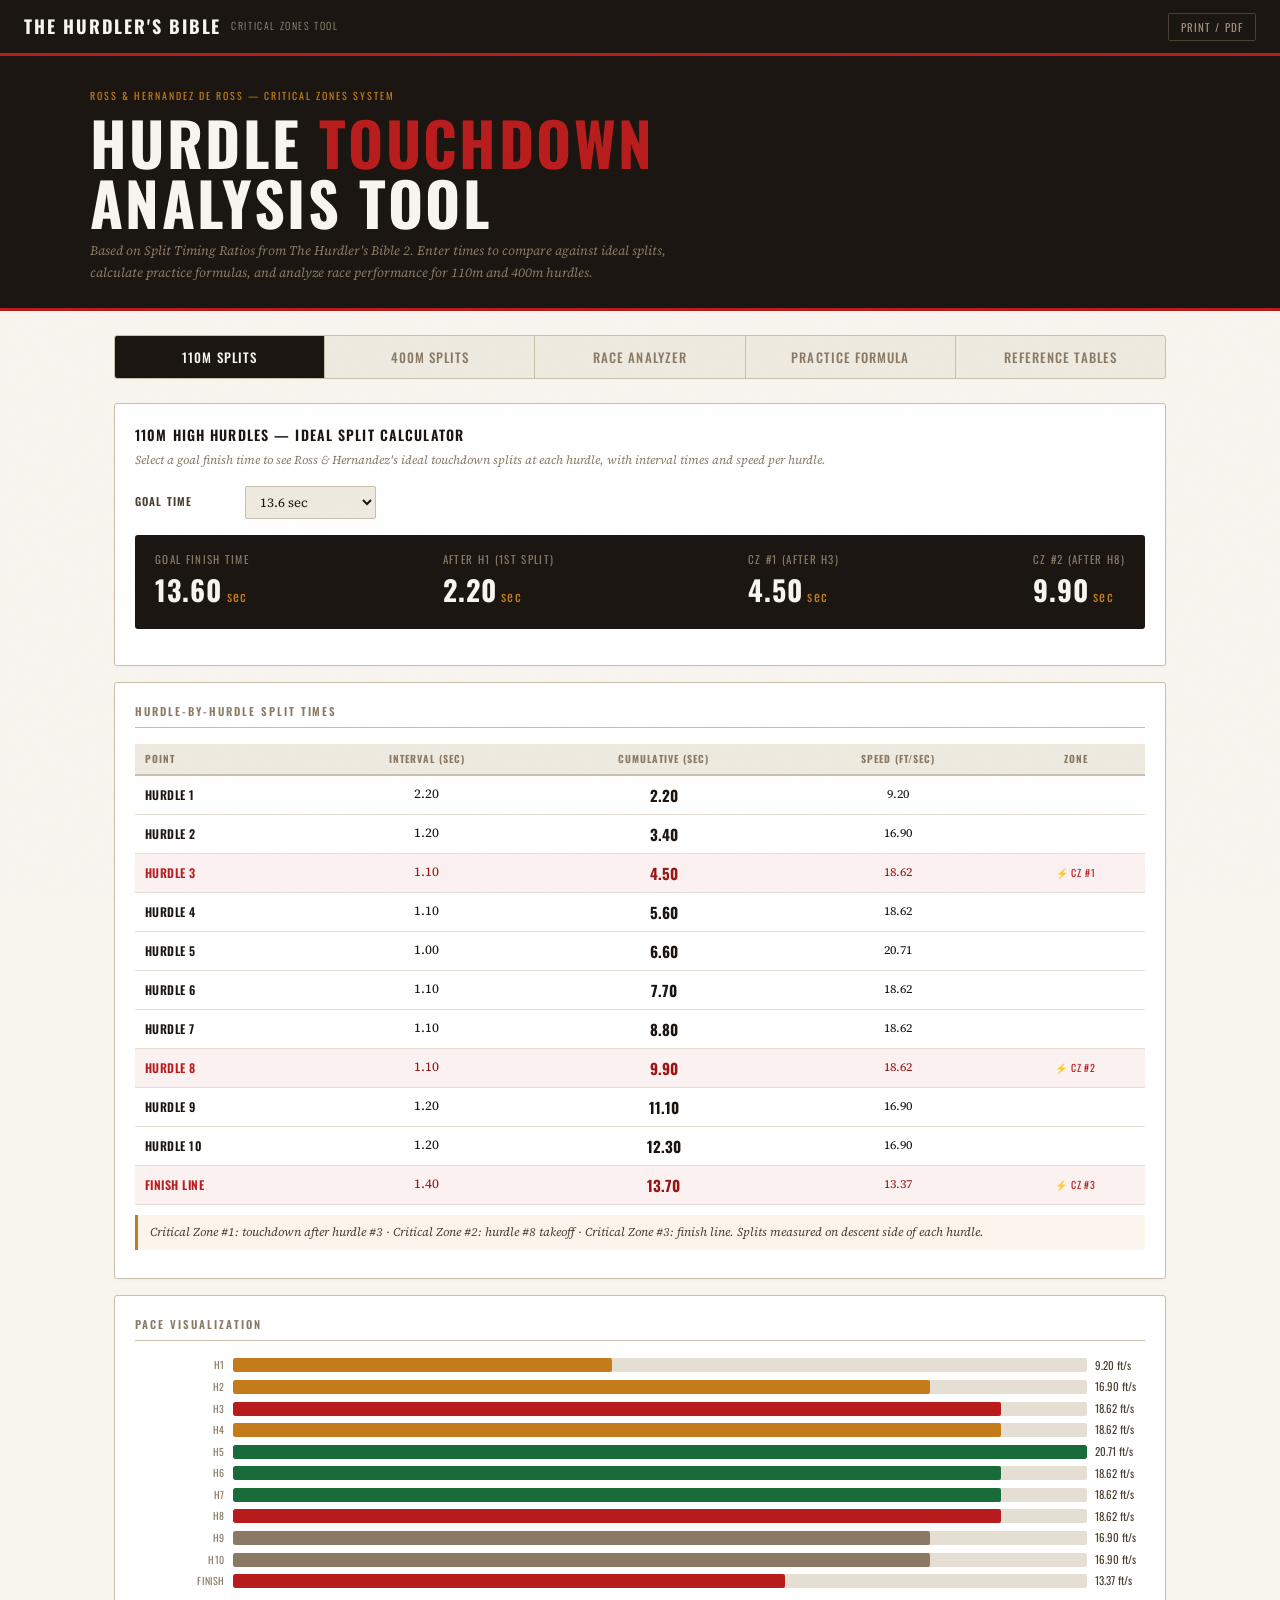
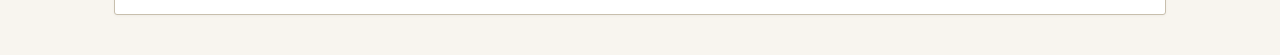
==== index.html @ c2887591 "Add files via upload" ====
<!DOCTYPE html>
<html lang="en">
<head>
<meta charset="UTF-8">
<meta name="viewport" content="width=device-width, initial-scale=1.0">
<title>Hurdler's Bible — Critical Zones & Touchdown Time Tool</title>
<link rel="preconnect" href="https://fonts.googleapis.com">
<link href="https://fonts.googleapis.com/css2?family=Oswald:wght@300;400;500;600;700&family=Source+Serif+4:ital,wght@0,300;0,400;0,600;1,300;1,400&display=swap" rel="stylesheet">
<style>
:root {
  --bg: #f8f5ef;
  --bg2: #efeae0;
  --bg3: #e5dfd3;
  --ink: #1a1510;
  --ink2: #4a3f30;
  --ink3: #8a7a65;
  --red: #b91c1c;
  --red2: #991515;
  --gold: #c47c1a;
  --gold2: #a36315;
  --green: #1a6b3a;
  --border: #c8bfad;
  --display: 'Oswald', sans-serif;
  --serif: 'Source Serif 4', Georgia, serif;
}
*{box-sizing:border-box;margin:0;padding:0}
body{background:var(--bg);color:var(--ink);font-family:var(--serif);font-size:15px;line-height:1.6;min-height:100vh}

/* grain overlay */
body::before{content:'';position:fixed;inset:0;background-image:url("data:image/svg+xml,%3Csvg xmlns='http://www.w3.org/2000/svg' width='200' height='200'%3E%3Cfilter id='n'%3E%3CfeTurbulence type='fractalNoise' baseFrequency='0.9' numOctaves='4' stitchTiles='stitch'/%3E%3C/filter%3E%3Crect width='200' height='200' filter='url(%23n)' opacity='0.04'/%3E%3C/svg%3E");pointer-events:none;z-index:1000;opacity:0.5}

/* HEADER */
.site-header{background:var(--ink);padding:0 1.5rem;height:56px;display:flex;align-items:center;justify-content:space-between;border-bottom:3px solid var(--red)}
.logo{font-family:var(--display);font-size:18px;font-weight:700;letter-spacing:0.1em;text-transform:uppercase;color:#f8f5ef;display:flex;align-items:center;gap:10px}
.logo-sub{font-size:10px;font-weight:300;letter-spacing:0.16em;color:#a09080;text-transform:uppercase;font-family:var(--display)}
.print-btn{background:transparent;border:1px solid #4a3f30;color:#a09080;font-family:var(--display);font-size:11px;letter-spacing:0.1em;text-transform:uppercase;padding:5px 12px;border-radius:2px;cursor:pointer;transition:all 0.15s}
.print-btn:hover{border-color:var(--gold);color:var(--gold)}

/* HERO */
.hero{background:var(--ink);padding:2rem 1.5rem 1.5rem;border-bottom:3px solid var(--red)}
.hero-inner{max-width:1100px;margin:0 auto}
.hero-kicker{font-family:var(--display);font-size:10px;font-weight:400;letter-spacing:0.2em;text-transform:uppercase;color:var(--gold);margin-bottom:8px}
.hero-title{font-family:var(--display);font-weight:700;font-size:clamp(32px,5vw,60px);line-height:1;text-transform:uppercase;letter-spacing:0.04em;color:#f8f5ef;margin-bottom:8px}
.hero-title em{color:var(--red);font-style:normal}
.hero-desc{font-size:13px;color:#8a7a65;max-width:600px;line-height:1.7;font-style:italic}

/* TOOL TABS */
.container{max-width:1100px;margin:0 auto;padding:1.5rem}
.tool-tabs{display:flex;gap:0;margin-bottom:1.5rem;border:1px solid var(--border);border-radius:3px;overflow:hidden;background:var(--bg2)}
.tool-tab{flex:1;padding:11px 16px;font-family:var(--display);font-size:13px;font-weight:500;letter-spacing:0.08em;text-transform:uppercase;border:none;background:transparent;color:var(--ink3);cursor:pointer;border-right:1px solid var(--border);transition:all 0.15s;text-align:center}
.tool-tab:last-child{border-right:none}
.tool-tab.active{background:var(--ink);color:#f8f5ef}
.tool-tab:hover:not(.active){background:var(--bg3);color:var(--ink)}

.tool-panel{display:none}
.tool-panel.active{display:block}

/* SECTION HEADERS */
.section-head{font-family:var(--display);font-size:11px;font-weight:600;letter-spacing:0.18em;text-transform:uppercase;color:var(--ink3);border-bottom:1px solid var(--border);padding-bottom:6px;margin-bottom:1rem}

/* CARD */
.card{background:#fff;border:1px solid var(--border);border-radius:3px;padding:1.25rem;margin-bottom:1rem;box-shadow:0 1px 3px rgba(0,0,0,0.04)}
.card-title{font-family:var(--display);font-size:14px;font-weight:600;letter-spacing:0.08em;text-transform:uppercase;color:var(--ink);margin-bottom:4px}
.card-desc{font-size:12px;color:var(--ink3);font-style:italic;margin-bottom:1rem;line-height:1.6}

/* INPUT CONTROLS */
.ctrl-row{display:flex;align-items:center;gap:10px;flex-wrap:wrap;margin-bottom:10px}
.ctrl-label{font-family:var(--display);font-size:11px;font-weight:600;letter-spacing:0.1em;text-transform:uppercase;color:var(--ink2);min-width:100px}
select,input[type=number]{background:var(--bg2);border:1px solid var(--border);color:var(--ink);font-family:var(--serif);font-size:13px;padding:6px 10px;border-radius:2px;outline:none;transition:border-color 0.15s}
select:focus,input[type=number]:focus{border-color:var(--gold)}
input[type=number]{width:90px}

/* RESULT DISPLAY */
.result-banner{background:var(--ink);border-radius:3px;padding:1rem 1.25rem;margin:1rem 0;display:flex;align-items:center;justify-content:space-between;flex-wrap:wrap;gap:8px}
.result-label{font-family:var(--display);font-size:11px;font-weight:400;letter-spacing:0.12em;text-transform:uppercase;color:#8a7a65}
.result-value{font-family:var(--display);font-size:28px;font-weight:700;color:#f8f5ef;letter-spacing:0.04em}
.result-unit{font-family:var(--display);font-size:14px;color:var(--gold);font-weight:400;margin-left:4px}
.result-sub{font-size:12px;color:#8a7a65;font-style:italic}

/* HURDLE TABLE */
.hurdle-table{width:100%;border-collapse:collapse;font-size:13px;margin:10px 0}
.hurdle-table th{font-family:var(--display);font-size:10px;letter-spacing:0.1em;text-transform:uppercase;color:var(--ink3);padding:7px 10px;border-bottom:2px solid var(--border);text-align:center;background:var(--bg2)}
.hurdle-table th:first-child{text-align:left}
.hurdle-table td{padding:7px 10px;border-bottom:1px solid var(--bg3);text-align:center;color:var(--ink)}
.hurdle-table td:first-child{text-align:left;font-weight:600;font-family:var(--display);font-size:12px;letter-spacing:0.04em;text-transform:uppercase}
.hurdle-table tr:hover td{background:var(--bg2)}
.hurdle-table tr.highlight td{background:rgba(185,28,28,0.06);color:var(--red2)}
.hurdle-table tr.highlight td:first-child{color:var(--red)}
.t-time{font-family:var(--display);font-weight:600;font-size:14px}
.t-interval{color:var(--ink2)}
.t-speed{color:var(--green);font-size:12px}
.t-split{font-family:var(--display);font-weight:700;font-size:15px;color:var(--gold)}
.t-diff{font-size:11px;font-style:italic}
.t-diff.over{color:var(--red)}
.t-diff.under{color:var(--green)}
.t-diff.ok{color:var(--ink3)}

/* COMPARISON GRID */
.compare-grid{display:grid;grid-template-columns:repeat(auto-fill,minmax(150px,1fr));gap:8px;margin:10px 0}
.compare-cell{background:var(--bg2);border:1px solid var(--border);border-radius:3px;padding:10px;text-align:center}
.compare-cell.best{background:rgba(26,107,58,0.08);border-color:var(--green)}
.compare-cell .cc-label{font-family:var(--display);font-size:10px;letter-spacing:0.1em;text-transform:uppercase;color:var(--ink3);margin-bottom:4px}
.compare-cell .cc-time{font-family:var(--display);font-size:18px;font-weight:700;color:var(--ink)}
.compare-cell .cc-interval{font-size:11px;color:var(--ink3)}

/* PACE CHART */
.pace-bar-row{display:flex;align-items:center;gap:8px;margin-bottom:4px}
.pace-bar-label{font-family:var(--display);font-size:10px;letter-spacing:0.06em;text-transform:uppercase;color:var(--ink3);min-width:90px;text-align:right}
.pace-bar-track{flex:1;height:14px;background:var(--bg3);border-radius:2px;overflow:hidden}
.pace-bar-fill{height:100%;border-radius:2px;transition:width 0.4s ease}
.pace-bar-val{font-family:var(--display);font-size:11px;color:var(--ink2);min-width:50px}

/* ENTRY FORM */
.entry-grid{display:grid;grid-template-columns:repeat(auto-fill,minmax(180px,1fr));gap:8px;margin:10px 0}
.entry-cell{background:var(--bg2);border:1px solid var(--border);border-radius:3px;padding:10px}
.entry-cell label{display:block;font-family:var(--display);font-size:10px;letter-spacing:0.1em;text-transform:uppercase;color:var(--ink3);margin-bottom:4px}
.entry-cell input{width:100%;background:#fff;border:1px solid var(--border);color:var(--ink);font-family:var(--display);font-size:16px;font-weight:600;padding:6px 8px;border-radius:2px;outline:none;text-align:center}
.entry-cell input:focus{border-color:var(--gold)}
.entry-cell input.filled{border-color:var(--gold);background:#fffdf5}
.entry-cell .e-ideal{font-size:11px;color:var(--ink3);margin-top:3px;font-style:italic}
.entry-cell .e-status{font-size:11px;margin-top:3px;font-family:var(--display);letter-spacing:0.06em;text-transform:uppercase}
.e-fast{color:var(--green)}
.e-slow{color:var(--red)}
.e-good{color:var(--gold2)}

/* FORMULA DISPLAY */
.formula-box{background:var(--ink);color:#f8f5ef;border-radius:3px;padding:1rem 1.25rem;margin:10px 0;font-family:var(--display);letter-spacing:0.06em}
.formula-eq{font-size:18px;font-weight:600;color:var(--gold);margin-bottom:4px}
.formula-desc{font-size:11px;color:#8a7a65;font-style:normal;letter-spacing:0.1em;text-transform:uppercase}

/* NOTE */
.note{background:rgba(196,124,26,0.08);border-left:3px solid var(--gold);padding:8px 12px;font-size:12px;color:var(--ink2);font-style:italic;border-radius:0 2px 2px 0;margin:8px 0;line-height:1.6}

/* TABS within panel */
.sub-tabs{display:flex;gap:4px;margin-bottom:1rem}
.sub-tab{padding:6px 14px;font-family:var(--display);font-size:11px;letter-spacing:0.1em;text-transform:uppercase;border:1px solid var(--border);background:transparent;color:var(--ink3);border-radius:2px;cursor:pointer;transition:all 0.12s}
.sub-tab.active{background:var(--red);border-color:var(--red);color:#fff}
.sub-tab:hover:not(.active){background:var(--bg3);color:var(--ink)}
.sub-panel{display:none}
.sub-panel.active{display:block}

/* RESPONSIVE */
@media(max-width:640px){
  .tool-tabs{flex-direction:column}
  .tool-tab{border-right:none;border-bottom:1px solid var(--border)}
  .tool-tab:last-child{border-bottom:none}
  .compare-grid{grid-template-columns:repeat(2,1fr)}
}

@media print{
  .site-header,.tool-tabs,.print-btn{display:none!important}
  .tool-panel{display:block!important}
  body{background:white}
  .card{box-shadow:none;border-color:#ccc}
}
</style>
</head>
<body>

<header class="site-header">
  <div class="logo">
    The Hurdler's Bible
    <span class="logo-sub">Critical Zones Tool</span>
  </div>
  <button class="print-btn" onclick="window.print()">Print / PDF</button>
</header>

<div class="hero">
  <div class="hero-inner">
    <div class="hero-kicker">Ross & Hernandez de Ross — Critical Zones System</div>
    <h1 class="hero-title">Hurdle <em>Touchdown</em><br>Analysis Tool</h1>
    <p class="hero-desc">Based on Split Timing Ratios from The Hurdler's Bible 2. Enter times to compare against ideal splits, calculate practice formulas, and analyze race performance for 110m and 400m hurdles.</p>
  </div>
</div>

<div class="container">

  <div class="tool-tabs">
    <button class="tool-tab active" onclick="switchTool(0)">110m Splits</button>
    <button class="tool-tab" onclick="switchTool(1)">400m Splits</button>
    <button class="tool-tab" onclick="switchTool(2)">Race Analyzer</button>
    <button class="tool-tab" onclick="switchTool(3)">Practice Formula</button>
    <button class="tool-tab" onclick="switchTool(4)">Reference Tables</button>
  </div>

  <!-- ═══ TOOL 1: 110m SPLITS ═══════════════════════════════════════════ -->
  <div class="tool-panel active" id="panel-0">
    <div class="card">
      <div class="card-title">110m High Hurdles — Ideal Split Calculator</div>
      <div class="card-desc">Select a goal finish time to see Ross & Hernandez's ideal touchdown splits at each hurdle, with interval times and speed per hurdle.</div>
      <div class="ctrl-row">
        <span class="ctrl-label">Goal Time</span>
        <select id="goalTime110" onchange="render110Table()">
          <option value="12.5">12.5 sec (Elite)</option>
          <option value="13.0">13.0 sec</option>
          <option value="13.6" selected>13.6 sec</option>
          <option value="15.0">15.0 sec</option>
          <option value="custom">Custom…</option>
        </select>
        <input type="number" id="customTime110" step="0.01" min="12" max="20" placeholder="e.g. 14.2" style="display:none" oninput="render110Table()">
      </div>
      <div id="result110Banner"></div>
    </div>

    <div class="card">
      <div class="section-head">Hurdle-by-Hurdle Split Times</div>
      <div id="table110"></div>
      <div class="note">Critical Zone #1: touchdown after hurdle #3 · Critical Zone #2: hurdle #8 takeoff · Critical Zone #3: finish line. Splits measured on descent side of each hurdle.</div>
    </div>

    <div class="card">
      <div class="section-head">Pace Visualization</div>
      <div id="paceViz110"></div>
    </div>
  </div>

  <!-- ═══ TOOL 2: 400m SPLITS ═══════════════════════════════════════════ -->
  <div class="tool-panel" id="panel-1">
    <div class="card">
      <div class="card-title">400m Hurdle Race — Ideal Split Calculator</div>
      <div class="card-desc">Select a goal finish time to see ideal touchdown times after each of the 10 hurdles in the 400m race.</div>
      <div class="ctrl-row">
        <span class="ctrl-label">Goal Time</span>
        <select id="goalTime400" onchange="render400Table()">
          <option value="46.0">46.0 sec (Elite)</option>
          <option value="47.0">47.0 sec</option>
          <option value="48.0" selected>48.0 sec</option>
          <option value="50.0">50.0 sec</option>
          <option value="custom">Custom…</option>
        </select>
        <input type="number" id="customTime400" step="0.01" min="44" max="70" placeholder="e.g. 52.0" style="display:none" oninput="render400Table()">
      </div>
      <div id="result400Banner"></div>
    </div>

    <div class="card">
      <div class="section-head">Hurdle-by-Hurdle Split Times</div>
      <div id="table400"></div>
      <div class="note">A 0.70 sec difference between the 1st and 10th hurdle interval is consistently observed across all performance levels — the fatigue signature of the 400m hurdle race.</div>
    </div>

    <div class="card">
      <div class="section-head">Pace Visualization</div>
      <div id="paceViz400"></div>
    </div>
  </div>

  <!-- ═══ TOOL 3: RACE ANALYZER ═══════════════════════════════════════ -->
  <div class="tool-panel" id="panel-2">
    <div class="sub-tabs">
      <button class="sub-tab active" onclick="switchSub(0)">110m Analysis</button>
      <button class="sub-tab" onclick="switchSub(1)">400m Analysis</button>
    </div>

    <div class="sub-panel active" id="sub-0">
      <div class="card">
        <div class="card-title">Enter Your 110m Touchdown Times</div>
        <div class="card-desc">Record your actual touchdown time (cumulative from start) after each hurdle. The tool compares your performance against the closest ideal profile.</div>
        <div class="ctrl-row" style="margin-bottom:12px">
          <span class="ctrl-label">Compare vs</span>
          <select id="compareTarget110" onchange="analyzeRace110()">
            <option value="12.5">12.5 sec target</option>
            <option value="13.0">13.0 sec target</option>
            <option value="13.6" selected>13.6 sec target</option>
            <option value="15.0">15.0 sec target</option>
          </select>
        </div>
        <div class="entry-grid" id="entries110"></div>
        <div style="margin-top:8px;display:flex;gap:8px;flex-wrap:wrap">
          <button onclick="analyzeRace110()" style="background:var(--red);color:#fff;border:none;font-family:var(--display);font-size:12px;letter-spacing:0.1em;text-transform:uppercase;padding:8px 18px;border-radius:2px;cursor:pointer">Analyze</button>
          <button onclick="clearEntries110()" style="background:transparent;color:var(--ink3);border:1px solid var(--border);font-family:var(--display);font-size:12px;letter-spacing:0.1em;text-transform:uppercase;padding:8px 14px;border-radius:2px;cursor:pointer">Clear</button>
        </div>
      </div>
      <div id="analysis110Result"></div>
    </div>

    <div class="sub-panel" id="sub-1">
      <div class="card">
        <div class="card-title">Enter Your 400m Touchdown Times</div>
        <div class="card-desc">Record your actual touchdown time (cumulative from start) after each hurdle. The tool compares your performance against the closest ideal profile.</div>
        <div class="ctrl-row" style="margin-bottom:12px">
          <span class="ctrl-label">Compare vs</span>
          <select id="compareTarget400" onchange="analyzeRace400()">
            <option value="46.0">46.0 sec target</option>
            <option value="47.0">47.0 sec target</option>
            <option value="48.0" selected>48.0 sec target</option>
            <option value="50.0">50.0 sec target</option>
          </select>
        </div>
        <div class="entry-grid" id="entries400"></div>
        <div style="margin-top:8px;display:flex;gap:8px;flex-wrap:wrap">
          <button onclick="analyzeRace400()" style="background:var(--red);color:#fff;border:none;font-family:var(--display);font-size:12px;letter-spacing:0.1em;text-transform:uppercase;padding:8px 18px;border-radius:2px;cursor:pointer">Analyze</button>
          <button onclick="clearEntries400()" style="background:transparent;color:var(--ink3);border:1px solid var(--border);font-family:var(--display);font-size:12px;letter-spacing:0.1em;text-transform:uppercase;padding:8px 14px;border-radius:2px;cursor:pointer">Clear</button>
        </div>
      </div>
      <div id="analysis400Result"></div>
    </div>
  </div>

  <!-- ═══ TOOL 4: PRACTICE FORMULA ════════════════════════════════════ -->
  <div class="tool-panel" id="panel-3">
    <div class="card">
      <div class="card-title">Practice Formula — FAT Conversion</div>
      <div class="card-desc">When hurdles are removed from the flight during practice (Configurations #1–4), add a FAT differential to convert your practice time to a competition equivalent.</div>
      <div class="formula-box">
        <div class="formula-eq">Competition FAT ≈ Practice Time + Differential</div>
        <div class="formula-desc">0.24 base + 0.12 per omitted hurdle | Total for hurdles 4–7 removed: +0.72</div>
      </div>
    </div>

    <div class="card">
      <div class="card-title">Configuration Calculator</div>
      <div class="card-desc">Select which hurdles are removed from flight during practice, enter your practice trial time, and get the estimated competition equivalent.</div>
      <div class="ctrl-row">
        <span class="ctrl-label">Configuration</span>
        <select id="configSelect" onchange="updateConfig()">
          <option value="1">Config #1 — Hurdles 4, 5, 6, 7 removed</option>
          <option value="2">Config #2 — Hurdles 6, 7 removed</option>
          <option value="3">Config #3 — Hurdles 4, 5 removed</option>
          <option value="4">Config #4 — Hurdles 1–5 removed (finish focus)</option>
          <option value="supercharged">Supercharged — Hurdles 4, 5, 6, 7 removed (125m)</option>
        </select>
      </div>
      <div id="configDesc" class="note" style="margin:8px 0 12px"></div>
      <div class="ctrl-row">
        <span class="ctrl-label">Practice Time</span>
        <input type="number" id="practiceTime" step="0.01" min="10" max="20" placeholder="e.g. 12.50" oninput="calcPractice()">
        <span style="font-family:var(--display);font-size:11px;color:var(--ink3);letter-spacing:0.06em">seconds (hand time)</span>
      </div>
      <div id="practiceResult"></div>
    </div>

    <div class="card">
      <div class="card-title">55m Indoor Hurdles Formula</div>
      <div class="card-desc">Athletes running under 7.10 for 55m have the capability of running 13.20 or better for 110m. Use this tool to estimate your 110m potential.</div>
      <div class="ctrl-row">
        <span class="ctrl-label">55m Time</span>
        <input type="number" id="time55m" step="0.01" min="6" max="10" placeholder="e.g. 7.10" oninput="calc55m()">
      </div>
      <div id="result55m"></div>
    </div>
  </div>

  <!-- ═══ TOOL 5: REFERENCE TABLES ════════════════════════════════════ -->
  <div class="tool-panel" id="panel-4">
    <div class="sub-tabs">
      <button class="sub-tab active" onclick="switchRef(0)">110m Table</button>
      <button class="sub-tab" onclick="switchRef(1)">400m Table</button>
      <button class="sub-tab" onclick="switchRef(2)">Air vs Track Time</button>
    </div>

    <div class="sub-panel active" id="ref-0">
      <div class="card">
        <div class="card-title">Table 1 — Split Timing for 110m Hurdles</div>
        <div class="card-desc">From The Hurdler's Bible 2, Table 1. Times shown are cumulative from the start (time at landing after each hurdle).</div>
        <div id="refTable110"></div>
      </div>
    </div>

    <div class="sub-panel" id="ref-1">
      <div class="card">
        <div class="card-title">Table 2 — Split Timings for 400m Hurdles</div>
        <div class="card-desc">From The Hurdler's Bible 2, Table 2. Based on split timing pattern shown by Jamoghan Singh.</div>
        <div id="refTable400"></div>
      </div>
    </div>

    <div class="sub-panel" id="ref-2">
      <div class="card">
        <div class="card-title">Air Time vs Track Time Breakdown</div>
        <div class="card-desc">Every 100/110m hurdle race can be divided into Air Time (flight over hurdles) and Track Time (running portion). Understanding this ratio helps athletes focus on where the race is won.</div>
        <div style="margin:1rem 0">
          <table class="hurdle-table">
            <thead><tr><th>Event</th><th>Air Time</th><th>Track Time</th><th>% Air</th><th>% Track</th></tr></thead>
            <tbody>
              <tr><td>Men's 110m High Hurdles</td><td>34.5 m</td><td>75.5 m</td><td>31.4%</td><td>68.6%</td></tr>
              <tr><td>Women's 100m Hurdles</td><td>36 m</td><td>64 m</td><td>36.0%</td><td>64.0%</td></tr>
              <tr><td>Men's 400m Hurdles</td><td>37.2 m</td><td>362.8 m</td><td>9.3%</td><td>90.7%</td></tr>
              <tr><td>Women's 400m Hurdles</td><td>36 m</td><td>364 m</td><td>9.0%</td><td>91.0%</td></tr>
            </tbody>
          </table>
        </div>
        <div class="note">The race is won on the track, not in the air. For 110m, 68.6% of distance is running — this is where stride pattern, rhythm, and spot control determine outcomes.</div>
        <div style="margin-top:1.5rem">
          <div class="section-head">Maximal Velocity by Race Time (110m)</div>
          <table class="hurdle-table" style="margin-top:8px">
            <thead><tr><th>Race Time</th><th>Max Velocity</th><th>Max Acceleration</th></tr></thead>
            <tbody>
              <tr><td>15.0 sec</td><td>18.78 ft/sec</td><td>17.64 ft/sec²</td></tr>
              <tr><td>13.6 sec</td><td>20.71 ft/sec</td><td>21.0 ft/sec²</td></tr>
              <tr><td>13.0 sec</td><td>21.67 ft/sec</td><td>—</td></tr>
              <tr><td>12.5 sec</td><td>22.54 ft/sec</td><td>28.6 ft/sec²</td></tr>
            </tbody>
          </table>
          <div class="note">Going from 13.6 → 12.5 requires only a 3% increase in effort (acceleration ratio: 28.6/21.0 – 1 = 0.21, vs 20.92/17.64 – 1 = 0.18). The dream of 12.5 is within reach.</div>
        </div>
      </div>
    </div>
  </div>

</div><!-- /container -->

<script>
// ═══════════════════════════════════════════════════════════════════
// DATA — directly from Hurdler's Bible 2, Tables 1 & 2
// ═══════════════════════════════════════════════════════════════════

// 110m Table 1: cumulative touchdown times after each hurdle
// Format: { finish, intervals[10], cumulative[10], speeds[10] }
// Intervals = time between each marker (start→H1, H1→H2, etc.)
// Source: Ross/Hernandez Table 1

const DATA_110 = {
  15.0: {
    intervals: [2.40, 1.30, 1.20, 1.20, 1.10, 1.20, 1.20, 1.20, 1.30, 1.30, 1.60],
    speeds:    [8.33,15.33,16.88,16.88,18.78,16.88,16.88,16.88,15.33,15.33,12.12],
    finish: 15.0
  },
  13.6: {
    intervals: [2.20, 1.20, 1.10, 1.10, 1.00, 1.10, 1.10, 1.10, 1.20, 1.20, 1.40],
    speeds:    [9.20,16.90,18.62,18.62,20.71,18.62,18.62,18.62,16.90,16.90,13.37],
    finish: 13.6
  },
  13.0: {
    intervals: [2.10, 1.10, 1.03, 1.03, 0.95, 1.03, 1.03, 1.03, 1.15, 1.15, 1.40],
    speeds:    [9.62,17.68,19.47,19.47,21.67,19.47,19.47,19.47,17.68,17.68,14.00],
    finish: 13.0
  },
  12.5: {
    intervals: [2.00, 1.10, 0.99, 0.99, 0.89, 0.99, 0.99, 0.99, 1.08, 1.08, 1.40],
    speeds:    [10.00,18.39,20.25,20.25,22.54,20.25,20.25,20.25,18.39,18.39,14.55],
    finish: 12.5
  }
};

// Sub-13 additional data points from Table (12.60 – 12.95 range)
const DATA_110_SUB13 = {
  12.60: { intervals: [2.10,1.10,0.99,0.99,0.89,0.99,0.99,0.99,1.08,1.08,1.40], finish: 12.60 },
  12.70: { intervals: [2.15,1.15,0.99,0.99,0.89,0.99,0.99,0.99,1.08,1.08,1.40], finish: 12.70 },
  12.80: { intervals: [2.15,1.15,0.99,0.99,0.99,0.99,0.99,0.99,1.08,1.08,1.40], finish: 12.80 },
  12.85: { intervals: [2.20,1.15,0.99,0.99,0.99,0.99,0.99,0.99,1.08,1.08,1.40], finish: 12.85 },
  12.90: { intervals: [2.25,1.15,0.99,0.99,0.99,0.99,0.99,0.99,1.08,1.08,1.40], finish: 12.90 },
  12.95: { intervals: [2.25,1.15,0.99,0.99,0.99,0.99,0.99,0.99,1.08,1.08,1.40], finish: 12.95 },
};

// 400m Table 2: cumulative touchdown times
const DATA_400 = {
  50.0: {
    intervals: [5.94, 4.17, 4.17, 4.17, 4.17, 4.27, 4.27, 4.35, 4.48, 4.69, 5.21],
    speeds:    [3.37, 4.80, 4.80, 4.80, 4.80, 4.68, 4.68, 4.60, 4.47, 4.27, 3.84],
    finish: 50.0
  },
  48.0: {
    intervals: [5.70, 4.00, 4.00, 4.00, 4.00, 4.10, 4.10, 4.18, 4.30, 4.50, 5.00],
    speeds:    [3.51, 5.00, 5.00, 5.00, 5.00, 4.88, 4.88, 4.79, 4.65, 4.44, 4.00],
    finish: 48.0
  },
  47.0: {
    intervals: [5.58, 3.92, 3.92, 3.92, 3.92, 4.01, 4.01, 4.09, 4.21, 4.41, 4.90],
    speeds:    [3.58, 5.11, 5.11, 5.11, 5.11, 4.98, 4.98, 4.89, 4.75, 4.54, 4.08],
    finish: 47.0
  },
  46.0: {
    intervals: [5.46, 3.83, 3.83, 3.83, 3.83, 3.93, 3.93, 4.00, 4.12, 4.31, 4.79],
    speeds:    [3.66, 5.22, 5.22, 5.22, 5.22, 5.09, 5.09, 5.00, 4.85, 4.64, 4.17],
    finish: 46.0
  }
};

const HURDLE_LABELS_110 = ['H1','H2','H3','H4','H5','H6','H7','H8','H9','H10','Finish'];
const HURDLE_LABELS_400 = ['H1','H2','H3','H4','H5','H6','H7','H8','H9','H10','Finish'];
const CRITICAL_ZONES_110 = [2, 7, 10]; // 0-indexed: after H3, H8, Finish

// ═══════════════════════════════════════════════════════════════════
// HELPERS
// ═══════════════════════════════════════════════════════════════════

function getCumulative(intervals) {
  const c = [];
  let sum = 0;
  for (const iv of intervals) { sum += iv; c.push(+sum.toFixed(3)); }
  return c;
}

function interpolateData110(targetTime) {
  const keys = [12.5, 13.0, 13.6, 15.0].sort((a,b)=>a-b);
  if (targetTime <= 12.5) return DATA_110[12.5];
  if (targetTime >= 15.0) return DATA_110[15.0];
  // find bracketing keys
  let lo = keys[0], hi = keys[keys.length-1];
  for (let i=0; i<keys.length-1; i++) {
    if (targetTime >= keys[i] && targetTime <= keys[i+1]) { lo=keys[i]; hi=keys[i+1]; break; }
  }
  if (DATA_110[targetTime]) return DATA_110[targetTime];
  const t = (targetTime - lo)/(hi - lo);
  const dlo = DATA_110[lo], dhi = DATA_110[hi];
  return {
    intervals: dlo.intervals.map((v,i) => +(v + t*(dhi.intervals[i]-v)).toFixed(3)),
    speeds:    dlo.speeds   .map((v,i) => +(v + t*(dhi.speeds[i]   -v)).toFixed(2)),
    finish: targetTime
  };
}

function interpolateData400(targetTime) {
  const keys = [46.0, 47.0, 48.0, 50.0];
  if (targetTime <= 46.0) return DATA_400[46.0];
  if (targetTime >= 50.0) return DATA_400[50.0];
  let lo = keys[0], hi = keys[keys.length-1];
  for (let i=0; i<keys.length-1; i++) {
    if (targetTime >= keys[i] && targetTime <= keys[i+1]) { lo=keys[i]; hi=keys[i+1]; break; }
  }
  if (DATA_400[targetTime]) return DATA_400[targetTime];
  const t = (targetTime - lo)/(hi - lo);
  const dlo = DATA_400[lo], dhi = DATA_400[hi];
  return {
    intervals: dlo.intervals.map((v,i) => +(v + t*(dhi.intervals[i]-v)).toFixed(3)),
    speeds:    dlo.speeds   .map((v,i) => +(v + t*(dhi.speeds[i]   -v)).toFixed(2)),
    finish: targetTime
  };
}

function getTargetTime(selectId, customId) {
  const sel = document.getElementById(selectId).value;
  if (sel === 'custom') {
    document.getElementById(customId).style.display='inline-block';
    const v = parseFloat(document.getElementById(customId).value);
    return isNaN(v) ? null : v;
  }
  document.getElementById(customId).style.display='none';
  return parseFloat(sel);
}

// ═══════════════════════════════════════════════════════════════════
// RENDER 110m TABLE
// ═══════════════════════════════════════════════════════════════════

function render110Table() {
  const t = getTargetTime('goalTime110', 'customTime110');
  if (!t) return;
  const data = interpolateData110(t);
  const cum = getCumulative(data.intervals);

  document.getElementById('result110Banner').innerHTML = `
    <div class="result-banner">
      <div><div class="result-label">Goal Finish Time</div><div class="result-value">${t.toFixed(2)}<span class="result-unit">sec</span></div></div>
      <div><div class="result-label">After H1 (1st split)</div><div class="result-value">${cum[0].toFixed(2)}<span class="result-unit">sec</span></div></div>
      <div><div class="result-label">CZ #1 (after H3)</div><div class="result-value">${cum[2].toFixed(2)}<span class="result-unit">sec</span></div></div>
      <div><div class="result-label">CZ #2 (after H8)</div><div class="result-value">${cum[7].toFixed(2)}<span class="result-unit">sec</span></div></div>
    </div>`;

  let html = `<table class="hurdle-table">
    <thead><tr><th>Point</th><th>Interval (sec)</th><th>Cumulative (sec)</th><th>Speed (ft/sec)</th><th>Zone</th></tr></thead><tbody>`;
  
  for (let i=0; i<=10; i++) {
    const isFinish = i===10;
    const label = isFinish ? 'Finish Line' : `Hurdle ${i+1}`;
    const isCZ = CRITICAL_ZONES_110.includes(i);
    const czLabel = i===2 ? '⚡ CZ #1' : i===7 ? '⚡ CZ #2' : i===10 ? '⚡ CZ #3' : '';
    const interval = data.intervals[i] ? data.intervals[i].toFixed(2) : '—';
    const cumStr = cum[i] ? cum[i].toFixed(2) : '—';
    const speed = (data.speeds && data.speeds[i]) ? data.speeds[i].toFixed(2) : '—';
    html += `<tr class="${isCZ?'highlight':''}">
      <td>${label}</td>
      <td class="t-interval">${interval}</td>
      <td class="t-split">${cumStr}</td>
      <td class="t-speed">${speed}</td>
      <td style="font-family:var(--display);font-size:10px;letter-spacing:0.08em;color:var(--red)">${czLabel}</td>
    </tr>`;
  }
  html += '</tbody></table>';
  document.getElementById('table110').innerHTML = html;
  renderPaceViz110(data, cum);
}

function renderPaceViz110(data, cum) {
  const maxSpeed = Math.max(...(data.speeds||[]).filter(Boolean));
  let html = '';
  for (let i=0; i<11; i++) {
    const label = i===10 ? 'Finish' : `H${i+1}`;
    const spd = data.speeds && data.speeds[i] ? data.speeds[i] : 0;
    const pct = maxSpeed > 0 ? (spd/maxSpeed*100) : 0;
    const isCZ = CRITICAL_ZONES_110.includes(i);
    const color = isCZ ? 'var(--red)' : i<4 ? 'var(--gold)' : i<8 ? 'var(--green)' : 'var(--ink3)';
    html += `<div class="pace-bar-row">
      <div class="pace-bar-label">${label}</div>
      <div class="pace-bar-track"><div class="pace-bar-fill" style="width:${pct.toFixed(1)}%;background:${color}"></div></div>
      <div class="pace-bar-val">${spd.toFixed(2)} ft/s</div>
    </div>`;
  }
  document.getElementById('paceViz110').innerHTML = html;
}

// ═══════════════════════════════════════════════════════════════════
// RENDER 400m TABLE
// ═══════════════════════════════════════════════════════════════════

function render400Table() {
  const t = getTargetTime('goalTime400', 'customTime400');
  if (!t) return;
  const data = interpolateData400(t);
  const cum = getCumulative(data.intervals);

  document.getElementById('result400Banner').innerHTML = `
    <div class="result-banner">
      <div><div class="result-label">Goal Finish Time</div><div class="result-value">${t.toFixed(2)}<span class="result-unit">sec</span></div></div>
      <div><div class="result-label">After H1</div><div class="result-value">${cum[0].toFixed(2)}<span class="result-unit">sec</span></div></div>
      <div><div class="result-label">After H10</div><div class="result-value">${cum[9].toFixed(2)}<span class="result-unit">sec</span></div></div>
      <div><div class="result-label">H1→H10 Drop</div><div class="result-value">${(data.intervals[9]-data.intervals[0]).toFixed(2)}<span class="result-unit">sec</span></div></div>
    </div>`;

  let html = `<table class="hurdle-table">
    <thead><tr><th>Point</th><th>Interval (sec)</th><th>Cumulative (sec)</th><th>Speed (ft/sec)</th></tr></thead><tbody>`;

  for (let i=0; i<=10; i++) {
    const isFinish = i===10;
    const label = isFinish ? 'Finish Line' : `Hurdle ${i+1}`;
    const isFatigue = i >= 7 && i < 10;
    html += `<tr class="${isFatigue?'highlight':''}">
      <td>${label}</td>
      <td class="t-interval">${data.intervals[i]?.toFixed(2)||'—'}</td>
      <td class="t-split">${cum[i]?.toFixed(2)||'—'}</td>
      <td class="t-speed">${data.speeds&&data.speeds[i]?data.speeds[i].toFixed(2):'—'}</td>
    </tr>`;
  }
  html += '</tbody></table>';
  document.getElementById('table400').innerHTML = html;
  renderPaceViz400(data, cum);
}

function renderPaceViz400(data, cum) {
  const maxSpeed = Math.max(...(data.speeds||[]).filter(Boolean));
  let html = '';
  for (let i=0; i<11; i++) {
    const label = i===10?'Finish':`H${i+1}`;
    const spd = data.speeds&&data.speeds[i]?data.speeds[i]:0;
    const pct = maxSpeed>0?(spd/maxSpeed*100):0;
    const color = i<2?'var(--gold)':i<6?'var(--green)':i<9?'var(--ink3)':'var(--red)';
    html += `<div class="pace-bar-row">
      <div class="pace-bar-label">${label}</div>
      <div class="pace-bar-track"><div class="pace-bar-fill" style="width:${pct.toFixed(1)}%;background:${color}"></div></div>
      <div class="pace-bar-val">${spd.toFixed(2)} ft/s</div>
    </div>`;
  }
  document.getElementById('paceViz400').innerHTML = html;
}

// ═══════════════════════════════════════════════════════════════════
// RACE ANALYZER
// ═══════════════════════════════════════════════════════════════════

function buildEntryGrid(containerId, count, prefix, onchange) {
  let html = '';
  for (let i=0; i<count; i++) {
    const lbl = i===count-1 ? 'Finish Line' : `Hurdle ${i+1}`;
    html += `<div class="entry-cell">
      <label>${lbl}</label>
      <input type="number" id="${prefix}e${i}" step="0.01" min="0" placeholder="—" oninput="${onchange}()">
      <div class="e-ideal" id="${prefix}ideal${i}">Ideal: —</div>
      <div class="e-status" id="${prefix}status${i}"></div>
    </div>`;
  }
  document.getElementById(containerId).innerHTML = html;
}

function analyzeRace110() {
  const target = parseFloat(document.getElementById('compareTarget110').value);
  const data = interpolateData110(target);
  const idealCum = getCumulative(data.intervals);
  let html = '';
  let hasData = false;
  const actual = [];

  for (let i=0; i<11; i++) {
    const inp = document.getElementById('ra110e'+i);
    const v = inp ? parseFloat(inp.value) : NaN;
    actual.push(isNaN(v) ? null : v);
    if (!isNaN(v)) hasData = true;
    // update ideal labels
    const idealEl = document.getElementById('ra110ideal'+i);
    if (idealEl) idealEl.textContent = `Ideal: ${idealCum[i].toFixed(2)}s`;
    // status
    const statusEl = document.getElementById('ra110status'+i);
    if (statusEl && !isNaN(v)) {
      const diff = v - idealCum[i];
      const cls = diff < -0.05 ? 'e-fast' : diff > 0.05 ? 'e-slow' : 'e-good';
      const lbl = diff < -0.05 ? `▲ ${Math.abs(diff).toFixed(2)}s ahead` : diff > 0.05 ? `▼ ${diff.toFixed(2)}s behind` : '✓ On pace';
      statusEl.innerHTML = `<span class="${cls}">${lbl}</span>`;
    } else if (statusEl) { statusEl.textContent = ''; }
  }

  if (!hasData) { document.getElementById('analysis110Result').innerHTML=''; return; }

  // Find which hurdles are entered
  const entered = actual.map((v,i)=>v!==null?i:-1).filter(i=>i>=0);
  const lastIdx = entered[entered.length-1];
  const lastActual = actual[lastIdx];
  const lastIdeal  = idealCum[lastIdx];
  const diff = (lastActual - lastIdeal);

  // Project finish
  const remainingIdeal = idealCum[10] - idealCum[lastIdx];
  const projectedFinish = lastActual + remainingIdeal;

  html = `<div class="card">
    <div class="card-title">Analysis vs ${target.toFixed(1)}s Target</div>
    <div class="result-banner">
      <div><div class="result-label">Projected Finish</div><div class="result-value">${projectedFinish.toFixed(2)}<span class="result-unit">sec</span></div></div>
      <div><div class="result-label">At H${lastIdx+1}: Diff</div><div class="result-value" style="color:${diff>0.05?'var(--red)':diff<-0.05?'var(--green)':'#f8f5ef'}">${diff>0?'+':''}${diff.toFixed(2)}<span class="result-unit">sec</span></div></div>
      <div><div class="result-label">Status</div><div class="result-value" style="font-size:16px;color:${diff>0.1?'var(--red)':diff<-0.1?'var(--green)':'#f8f5ef'}">${diff>0.1?'Behind pace':diff<-0.1?'Ahead of pace':'On pace'}</div></div>
    </div>
    <table class="hurdle-table" style="margin-top:12px">
      <thead><tr><th>Point</th><th>Your Time</th><th>Ideal Time</th><th>Difference</th><th>Interval</th></tr></thead><tbody>`;
  
  for (let i=0; i<=10; i++) {
    if (actual[i] === null) continue;
    const diff2 = actual[i] - idealCum[i];
    const cls = diff2>0.1?'t-diff over':diff2<-0.1?'t-diff under':'t-diff ok';
    const lbl = i===10?'Finish':`H${i+1}`;
    // interval
    const interval = i===0 ? actual[0] : actual[i]!==null&&actual[i-1]!==null ? (actual[i]-actual[i-1]).toFixed(2) : '—';
    html += `<tr><td>${lbl}</td>
      <td class="t-split">${actual[i].toFixed(2)}</td>
      <td style="font-family:var(--display);color:var(--ink2)">${idealCum[i].toFixed(2)}</td>
      <td class="${cls}">${diff2>0?'+':''}${diff2.toFixed(2)}s</td>
      <td class="t-interval">${interval}</td></tr>`;
  }
  html += '</tbody></table></div>';
  document.getElementById('analysis110Result').innerHTML = html;
}

function analyzeRace400() {
  const target = parseFloat(document.getElementById('compareTarget400').value);
  const data = interpolateData400(target);
  const idealCum = getCumulative(data.intervals);
  let hasData = false;
  const actual = [];

  for (let i=0; i<11; i++) {
    const inp = document.getElementById('ra400e'+i);
    const v = inp ? parseFloat(inp.value) : NaN;
    actual.push(isNaN(v) ? null : v);
    if (!isNaN(v)) hasData = true;
    const idealEl = document.getElementById('ra400ideal'+i);
    if (idealEl) idealEl.textContent = `Ideal: ${idealCum[i].toFixed(2)}s`;
    const statusEl = document.getElementById('ra400status'+i);
    if (statusEl && !isNaN(v)) {
      const diff = v - idealCum[i];
      const cls = diff<-0.1?'e-fast':diff>0.1?'e-slow':'e-good';
      const lbl = diff<-0.1?`▲ ${Math.abs(diff).toFixed(2)}s ahead`:diff>0.1?`▼ ${diff.toFixed(2)}s behind`:'✓ On pace';
      statusEl.innerHTML = `<span class="${cls}">${lbl}</span>`;
    } else if (statusEl) { statusEl.textContent=''; }
  }

  if (!hasData) { document.getElementById('analysis400Result').innerHTML=''; return; }

  const entered = actual.map((v,i)=>v!==null?i:-1).filter(i=>i>=0);
  const lastIdx = entered[entered.length-1];
  const diff = actual[lastIdx] - idealCum[lastIdx];
  const projectedFinish = actual[lastIdx] + (idealCum[10]-idealCum[lastIdx]);

  let html = `<div class="card">
    <div class="card-title">Analysis vs ${target.toFixed(1)}s Target</div>
    <div class="result-banner">
      <div><div class="result-label">Projected Finish</div><div class="result-value">${projectedFinish.toFixed(2)}<span class="result-unit">sec</span></div></div>
      <div><div class="result-label">At H${lastIdx+1}: Diff</div><div class="result-value" style="color:${diff>0.2?'var(--red)':diff<-0.2?'var(--green)':'#f8f5ef'}">${diff>0?'+':''}${diff.toFixed(2)}<span class="result-unit">sec</span></div></div>
    </div>
    <table class="hurdle-table" style="margin-top:12px">
      <thead><tr><th>Point</th><th>Your Time</th><th>Ideal Time</th><th>Difference</th><th>Interval</th></tr></thead><tbody>`;
  for (let i=0; i<=10; i++) {
    if (actual[i]===null) continue;
    const d2 = actual[i]-idealCum[i];
    const cls = d2>0.2?'t-diff over':d2<-0.2?'t-diff under':'t-diff ok';
    const lbl = i===10?'Finish':`H${i+1}`;
    const interval = i===0?actual[0]:actual[i]!==null&&actual[i-1]!==null?(actual[i]-actual[i-1]).toFixed(2):'—';
    html += `<tr><td>${lbl}</td><td class="t-split">${actual[i].toFixed(2)}</td><td style="font-family:var(--display);color:var(--ink2)">${idealCum[i].toFixed(2)}</td><td class="${cls}">${d2>0?'+':''}${d2.toFixed(2)}s</td><td class="t-interval">${interval}</td></tr>`;
  }
  html += '</tbody></table></div>';
  document.getElementById('analysis400Result').innerHTML = html;
}

function clearEntries110() {
  for (let i=0; i<11; i++) {
    const inp = document.getElementById('ra110e'+i);
    if (inp) { inp.value=''; inp.classList.remove('filled'); }
    const s = document.getElementById('ra110status'+i);
    if (s) s.textContent='';
    const id = document.getElementById('ra110ideal'+i);
    if (id) id.textContent='Ideal: —';
  }
  document.getElementById('analysis110Result').innerHTML='';
}

function clearEntries400() {
  for (let i=0; i<11; i++) {
    const inp = document.getElementById('ra400e'+i);
    if (inp) { inp.value=''; inp.classList.remove('filled'); }
    const s = document.getElementById('ra400status'+i);
    if (s) s.textContent='';
    const id = document.getElementById('ra400ideal'+i);
    if (id) id.textContent='Ideal: —';
  }
  document.getElementById('analysis400Result').innerHTML='';
}

// ═══════════════════════════════════════════════════════════════════
// PRACTICE FORMULA
// ═══════════════════════════════════════════════════════════════════

const CONFIGS = {
  '1': { label:'Hurdles 4, 5, 6, 7 removed', removed:4, differential:0.72, desc:'4 hurdles removed: 0.24 FAT base + 0.48 (4×0.12 per omitted hurdle). Athletes develop a stronger finish over the last 5 hurdles after the open middle section.' },
  '2': { label:'Hurdles 6, 7 removed', removed:2, differential:0.48, desc:'2 hurdles removed: 0.24 FAT base + 0.24 (2×0.12). First part of race is intact through hurdle #5; reconstruction begins at hurdle #8.' },
  '3': { label:'Hurdles 4, 5 removed', removed:2, differential:0.48, desc:'2 hurdles removed from flight: 0.24 FAT base + 0.24. Used for finishing strongly over the last five hurdles — transition from flat back to hurdles at #6.' },
  '4': { label:'Hurdles 1–5 removed (finish focus)', removed:5, differential:0.84, desc:'First 5 hurdles removed for a finish-focused drill. Athletes enter the race in the middle with maximum speed already built. Higher volume option for building specific endurance.' },
  'supercharged': { label:'Hurdles 4–7 removed, 125m finish', removed:4, differential:0.72, desc:'The Supercharged Configuration — first 9 hurdles in flight (325m), then athlete must complete 41–40 second effort. At touchdown off hurdle #9, evaluate remaining strength needed to finish.' }
};

function updateConfig() {
  const cfg = document.getElementById('configSelect').value;
  const c = CONFIGS[cfg];
  document.getElementById('configDesc').textContent = c.desc;
  calcPractice();
}

function calcPractice() {
  const cfg = CONFIGS[document.getElementById('configSelect').value];
  const t = parseFloat(document.getElementById('practiceTime').value);
  const el = document.getElementById('practiceResult');
  if (isNaN(t)) { el.innerHTML=''; return; }
  const comp = t + cfg.differential;
  el.innerHTML = `
    <div class="result-banner" style="margin-top:10px">
      <div><div class="result-label">Practice Time</div><div class="result-value">${t.toFixed(2)}<span class="result-unit">sec</span></div></div>
      <div><div class="result-label">Differential</div><div class="result-value">+${cfg.differential.toFixed(2)}<span class="result-unit">sec</span></div></div>
      <div><div class="result-label">Competition FAT Equiv.</div><div class="result-value" style="color:var(--gold)">${comp.toFixed(2)}<span class="result-unit">sec</span></div></div>
    </div>
    <div class="note">Formula: ${t.toFixed(2)} (practice) + ${cfg.differential.toFixed(2)} (0.24 FAT base + ${(cfg.differential-0.24).toFixed(2)} for ${cfg.removed} omitted hurdle${cfg.removed!==1?'s':''}) = <strong>${comp.toFixed(2)} sec</strong> estimated competition FAT</div>`;
}

function calc55m() {
  const t = parseFloat(document.getElementById('time55m').value);
  const el = document.getElementById('result55m');
  if (isNaN(t)) { el.innerHTML=''; return; }
  // Ross method: 55m time × 2 = 55m equiv, 7.10 → 13.20 capability
  // Ratio: 13.20/7.10 = 1.859
  const projected110 = t * (13.20/7.10);
  const doublePlus = t * 2 + 0.72; // simple doubling + 0.72 practice differential
  el.innerHTML = `
    <div class="result-banner" style="margin-top:10px">
      <div><div class="result-label">55m Time</div><div class="result-value">${t.toFixed(2)}<span class="result-unit">sec</span></div></div>
      <div><div class="result-label">110m Potential</div><div class="result-value" style="color:var(--gold)">${projected110.toFixed(2)}<span class="result-unit">sec</span></div></div>
    </div>
    <div class="note">Ross method: a 55m time of 7.10 indicates capability for 13.20 in the 110m. Ratio applied: ${(13.20/7.10).toFixed(3)}. Note: actual results vary based on fitness, endurance, and technique over the full race distance.</div>`;
}

// ═══════════════════════════════════════════════════════════════════
// REFERENCE TABLES
// ═══════════════════════════════════════════════════════════════════

function buildRefTable110() {
  const targets = [15.0, 13.6, 13.0, 12.5];
  const labels = ['15.0','13.6','13.0','12.5*'];
  let html = `<div style="overflow-x:auto"><table class="hurdle-table">
    <thead><tr><th>Performance</th>`;
  for (const l of labels) html += `<th>${l} sec</th>`;
  html += '</tr><tr><th></th>';
  for (const l of labels) html += '<th style="font-size:10px;color:var(--ink3)">Time / Interval</th>';
  html += '</tr></thead><tbody>';
  
  for (let i=0; i<=10; i++) {
    const lbl = i===10?'To Finish Line':`After ${i+1}${i===0?'st':i===1?'nd':i===2?'rd':'th'} Hurdle`;
    const isCZ = CRITICAL_ZONES_110.includes(i);
    html += `<tr class="${isCZ?'highlight':''}"><td>${lbl}${isCZ?` ⚡`:''}</td>`;
    for (const key of targets) {
      const d = DATA_110[key];
      const cum = getCumulative(d.intervals);
      html += `<td><span class="t-split">${cum[i].toFixed(2)}</span> <span class="t-interval">/ ${d.intervals[i].toFixed(2)}</span></td>`;
    }
    html += '</tr>';
  }
  html += '</tbody></table></div>';
  html += '<div class="note" style="margin-top:8px">* = expected new performances. Format: Cumulative time / Interval time per section.</div>';
  document.getElementById('refTable110').innerHTML = html;
}

function buildRefTable400() {
  const targets = [50.0, 48.0, 47.0, 46.0];
  const labels = ['50.0','48.0','47.0','46.0*'];
  let html = `<div style="overflow-x:auto"><table class="hurdle-table">
    <thead><tr><th>Performance</th>`;
  for (const l of labels) html += `<th>${l} sec</th>`;
  html += '</tr><tr><th></th>';
  for (const l of labels) html += '<th style="font-size:10px;color:var(--ink3)">Time / Interval</th>';
  html += '</tr></thead><tbody>';
  for (let i=0; i<=10; i++) {
    const lbl = i===10?'To Finish Line':`After ${i+1}${i===0?'st':i===1?'nd':i===2?'rd':'th'} Hurdle`;
    html += `<tr><td>${lbl}</td>`;
    for (const key of targets) {
      const d = DATA_400[key];
      const cum = getCumulative(d.intervals);
      html += `<td><span class="t-split">${cum[i].toFixed(2)}</span> <span class="t-interval">/ ${d.intervals[i].toFixed(2)}</span></td>`;
    }
    html += '</tr>';
  }
  html += '</tbody></table></div>';
  html += '<div class="note" style="margin-top:8px">* = expected new performances. Consistent 0.70 sec differential between 1st and 10th hurdle intervals across all performance levels.</div>';
  document.getElementById('refTable400').innerHTML = html;
}

// ═══════════════════════════════════════════════════════════════════
// NAVIGATION
// ═══════════════════════════════════════════════════════════════════

function switchTool(idx) {
  document.querySelectorAll('.tool-panel').forEach((p,i)=>p.classList.toggle('active',i===idx));
  document.querySelectorAll('.tool-tab').forEach((t,i)=>t.classList.toggle('active',i===idx));
}

function switchSub(idx) {
  document.querySelectorAll('.sub-panel').forEach((p,i)=>{
    if (p.id.startsWith('sub-')) p.classList.toggle('active',parseInt(p.id.split('-')[1])===idx);
  });
  document.querySelectorAll('.sub-tab').forEach((t,i)=>t.classList.toggle('active',i===idx));
}

function switchRef(idx) {
  document.querySelectorAll('.sub-panel').forEach(p=>{
    if (p.id.startsWith('ref-')) p.classList.toggle('active', p.id===`ref-${idx}`);
  });
  // ref sub-tabs: find the tab group in active panel
  const tabs = document.querySelectorAll('#panel-4 .sub-tab');
  tabs.forEach((t,i)=>t.classList.toggle('active',i===idx));
}

// ═══════════════════════════════════════════════════════════════════
// INIT
// ═══════════════════════════════════════════════════════════════════

buildEntryGrid('entries110', 11, 'ra110', 'analyzeRace110');
buildEntryGrid('entries400', 11, 'ra400', 'analyzeRace400');
buildRefTable110();
buildRefTable400();
render110Table();
render400Table();
updateConfig();
document.getElementById('goalTime110').dispatchEvent(new Event('change'));
document.getElementById('goalTime400').dispatchEvent(new Event('change'));
</script>
</body>
</html>
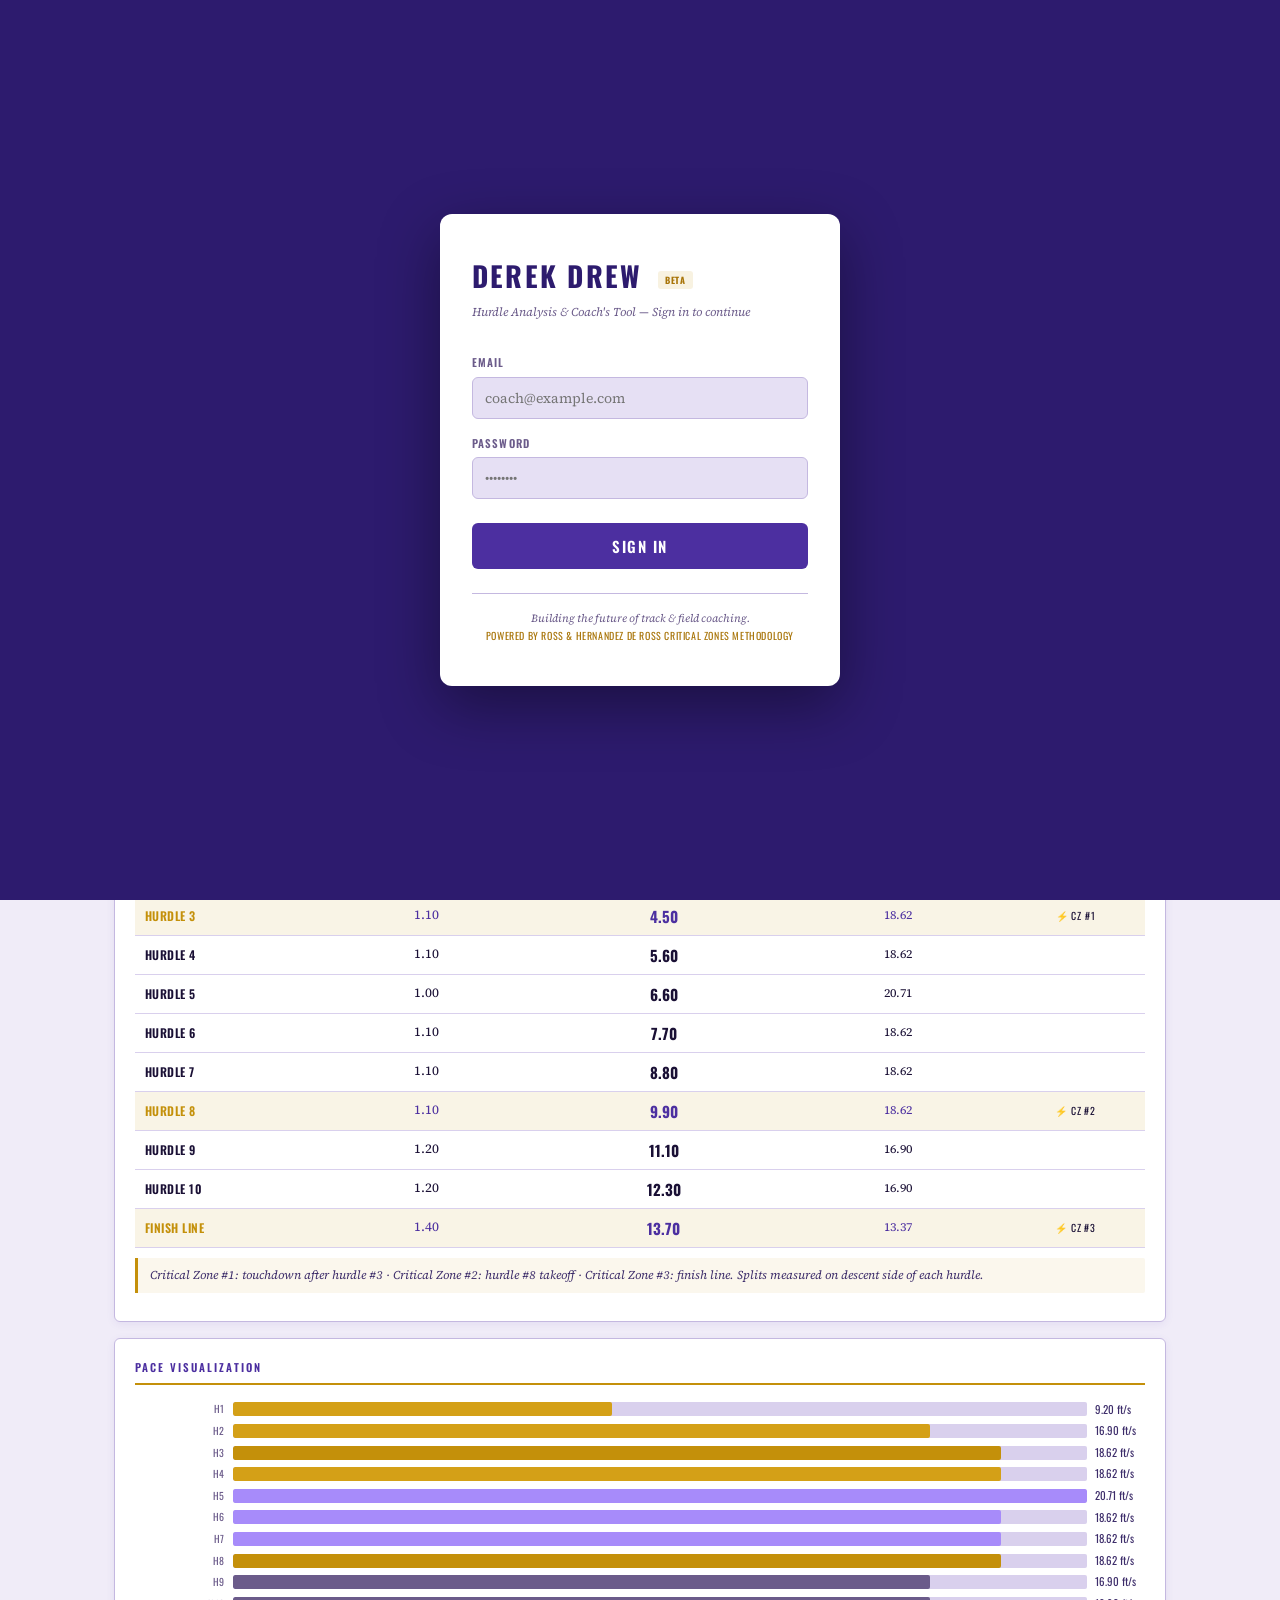
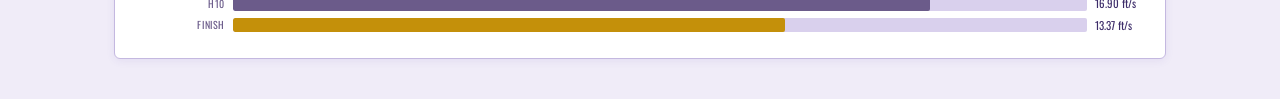
==== commit 998ed19d: "Add files via upload" ====
--- a/index.html
+++ b/index.html
@@ -3,23 +3,27 @@
 <head>
 <meta charset="UTF-8">
 <meta name="viewport" content="width=device-width, initial-scale=1.0">
-<title>Hurdler's Bible — Critical Zones & Touchdown Time Tool</title>
+<title>Derek Drew — Hurdle Critical Zones & Touchdown Time Tool</title>
 <link rel="preconnect" href="https://fonts.googleapis.com">
 <link href="https://fonts.googleapis.com/css2?family=Oswald:wght@300;400;500;600;700&family=Source+Serif+4:ital,wght@0,300;0,400;0,600;1,300;1,400&display=swap" rel="stylesheet">
 <style>
 :root {
-  --bg: #f8f5ef;
-  --bg2: #efeae0;
-  --bg3: #e5dfd3;
-  --ink: #1a1510;
-  --ink2: #4a3f30;
-  --ink3: #8a7a65;
-  --red: #b91c1c;
-  --red2: #991515;
-  --gold: #c47c1a;
-  --gold2: #a36315;
-  --green: #1a6b3a;
-  --border: #c8bfad;
+  --bg: #f0ecf8;
+  --bg2: #e6e0f4;
+  --bg3: #d9d0ed;
+  --card: #ffffff;
+  --header: #2d1b6e;
+  --ink: #1a1035;
+  --ink2: #3d2d6a;
+  --ink3: #6b5b8a;
+  --purple: #4c2fa0;
+  --purple2: #3b2280;
+  --gold: #c4900a;
+  --gold2: #a87408;
+  --violet: #7c5cbf;
+  --border: #c4b8e0;
+  --border2: #a090c8;
+  --text: #1a1035;
   --display: 'Oswald', sans-serif;
   --serif: 'Source Serif 4', Georgia, serif;
 }
@@ -30,75 +34,75 @@
 body::before{content:'';position:fixed;inset:0;background-image:url("data:image/svg+xml,%3Csvg xmlns='http://www.w3.org/2000/svg' width='200' height='200'%3E%3Cfilter id='n'%3E%3CfeTurbulence type='fractalNoise' baseFrequency='0.9' numOctaves='4' stitchTiles='stitch'/%3E%3C/filter%3E%3Crect width='200' height='200' filter='url(%23n)' opacity='0.04'/%3E%3C/svg%3E");pointer-events:none;z-index:1000;opacity:0.5}
 
 /* HEADER */
-.site-header{background:var(--ink);padding:0 1.5rem;height:56px;display:flex;align-items:center;justify-content:space-between;border-bottom:3px solid var(--red)}
-.logo{font-family:var(--display);font-size:18px;font-weight:700;letter-spacing:0.1em;text-transform:uppercase;color:#f8f5ef;display:flex;align-items:center;gap:10px}
-.logo-sub{font-size:10px;font-weight:300;letter-spacing:0.16em;color:#a09080;text-transform:uppercase;font-family:var(--display)}
-.print-btn{background:transparent;border:1px solid #4a3f30;color:#a09080;font-family:var(--display);font-size:11px;letter-spacing:0.1em;text-transform:uppercase;padding:5px 12px;border-radius:2px;cursor:pointer;transition:all 0.15s}
+.site-header{background:var(--header);padding:0 1.5rem;height:56px;display:flex;align-items:center;justify-content:space-between;border-bottom:3px solid var(--gold)}
+.logo{font-family:var(--display);font-size:18px;font-weight:700;letter-spacing:0.1em;text-transform:uppercase;color:var(--gold);display:flex;align-items:center;gap:10px}
+.logo-sub{font-size:10px;font-weight:300;letter-spacing:0.16em;color:rgba(255,255,255,0.6);text-transform:uppercase;font-family:var(--display)}
+.print-btn{background:transparent;border:1px solid rgba(255,255,255,0.3);color:rgba(255,255,255,0.7);font-family:var(--display);font-size:11px;letter-spacing:0.1em;text-transform:uppercase;padding:5px 12px;border-radius:2px;cursor:pointer;transition:all 0.15s}
 .print-btn:hover{border-color:var(--gold);color:var(--gold)}
 
 /* HERO */
-.hero{background:var(--ink);padding:2rem 1.5rem 1.5rem;border-bottom:3px solid var(--red)}
+.hero{background:var(--header);padding:2rem 1.5rem 1.5rem;border-bottom:3px solid var(--gold)}
 .hero-inner{max-width:1100px;margin:0 auto}
 .hero-kicker{font-family:var(--display);font-size:10px;font-weight:400;letter-spacing:0.2em;text-transform:uppercase;color:var(--gold);margin-bottom:8px}
-.hero-title{font-family:var(--display);font-weight:700;font-size:clamp(32px,5vw,60px);line-height:1;text-transform:uppercase;letter-spacing:0.04em;color:#f8f5ef;margin-bottom:8px}
-.hero-title em{color:var(--red);font-style:normal}
-.hero-desc{font-size:13px;color:#8a7a65;max-width:600px;line-height:1.7;font-style:italic}
+.hero-title{font-family:var(--display);font-weight:700;font-size:clamp(32px,5vw,60px);line-height:1;text-transform:uppercase;letter-spacing:0.04em;color:var(--gold);margin-bottom:8px}
+.hero-title em{color:#f8f5ef;font-style:normal}
+.hero-desc{font-size:13px;color:rgba(255,255,255,0.7);max-width:600px;line-height:1.7;font-style:italic}
 
 /* TOOL TABS */
 .container{max-width:1100px;margin:0 auto;padding:1.5rem}
-.tool-tabs{display:flex;gap:0;margin-bottom:1.5rem;border:1px solid var(--border);border-radius:3px;overflow:hidden;background:var(--bg2)}
+.tool-tabs{display:flex;gap:0;margin-bottom:1.5rem;border:1px solid var(--border2);border-radius:6px;overflow:hidden;background:var(--bg2)}
 .tool-tab{flex:1;padding:11px 16px;font-family:var(--display);font-size:13px;font-weight:500;letter-spacing:0.08em;text-transform:uppercase;border:none;background:transparent;color:var(--ink3);cursor:pointer;border-right:1px solid var(--border);transition:all 0.15s;text-align:center}
 .tool-tab:last-child{border-right:none}
-.tool-tab.active{background:var(--ink);color:#f8f5ef}
-.tool-tab:hover:not(.active){background:var(--bg3);color:var(--ink)}
+.tool-tab.active{background:var(--purple);color:#ffffff}
+.tool-tab:hover:not(.active){background:var(--bg3);color:var(--purple)}
 
 .tool-panel{display:none}
 .tool-panel.active{display:block}
 
 /* SECTION HEADERS */
-.section-head{font-family:var(--display);font-size:11px;font-weight:600;letter-spacing:0.18em;text-transform:uppercase;color:var(--ink3);border-bottom:1px solid var(--border);padding-bottom:6px;margin-bottom:1rem}
+.section-head{font-family:var(--display);font-size:11px;font-weight:600;letter-spacing:0.18em;text-transform:uppercase;color:var(--purple);border-bottom:2px solid var(--gold);padding-bottom:6px;margin-bottom:1rem}
 
 /* CARD */
-.card{background:#fff;border:1px solid var(--border);border-radius:3px;padding:1.25rem;margin-bottom:1rem;box-shadow:0 1px 3px rgba(0,0,0,0.04)}
-.card-title{font-family:var(--display);font-size:14px;font-weight:600;letter-spacing:0.08em;text-transform:uppercase;color:var(--ink);margin-bottom:4px}
+.card{background:var(--card);border:1px solid var(--border);border-radius:6px;padding:1.25rem;margin-bottom:1rem;box-shadow:0 2px 8px rgba(76,47,160,0.08)}
+.card-title{font-family:var(--display);font-size:14px;font-weight:600;letter-spacing:0.08em;text-transform:uppercase;color:var(--header);margin-bottom:4px}
 .card-desc{font-size:12px;color:var(--ink3);font-style:italic;margin-bottom:1rem;line-height:1.6}
 
 /* INPUT CONTROLS */
 .ctrl-row{display:flex;align-items:center;gap:10px;flex-wrap:wrap;margin-bottom:10px}
-.ctrl-label{font-family:var(--display);font-size:11px;font-weight:600;letter-spacing:0.1em;text-transform:uppercase;color:var(--ink2);min-width:100px}
-select,input[type=number]{background:var(--bg2);border:1px solid var(--border);color:var(--ink);font-family:var(--serif);font-size:13px;padding:6px 10px;border-radius:2px;outline:none;transition:border-color 0.15s}
+.ctrl-label{font-family:var(--display);font-size:11px;font-weight:600;letter-spacing:0.1em;text-transform:uppercase;color:var(--ink3);min-width:100px}
+select,input[type=number]{background:var(--bg2);border:1px solid var(--border2);color:var(--ink);font-family:var(--serif);font-size:13px;padding:6px 10px;border-radius:2px;outline:none;transition:border-color 0.15s}
 select:focus,input[type=number]:focus{border-color:var(--gold)}
 input[type=number]{width:90px}
 
 /* RESULT DISPLAY */
-.result-banner{background:var(--ink);border-radius:3px;padding:1rem 1.25rem;margin:1rem 0;display:flex;align-items:center;justify-content:space-between;flex-wrap:wrap;gap:8px}
-.result-label{font-family:var(--display);font-size:11px;font-weight:400;letter-spacing:0.12em;text-transform:uppercase;color:#8a7a65}
-.result-value{font-family:var(--display);font-size:28px;font-weight:700;color:#f8f5ef;letter-spacing:0.04em}
+.result-banner{background:var(--purple);border-radius:3px;padding:1rem 1.25rem;margin:1rem 0;display:flex;align-items:center;justify-content:space-between;flex-wrap:wrap;gap:8px}
+.result-label{font-family:var(--display);font-size:11px;font-weight:400;letter-spacing:0.12em;text-transform:uppercase;color:rgba(255,255,255,0.7)}
+.result-value{font-family:var(--display);font-size:28px;font-weight:700;color:#ffffff;letter-spacing:0.04em}
 .result-unit{font-family:var(--display);font-size:14px;color:var(--gold);font-weight:400;margin-left:4px}
 .result-sub{font-size:12px;color:#8a7a65;font-style:italic}
 
 /* HURDLE TABLE */
 .hurdle-table{width:100%;border-collapse:collapse;font-size:13px;margin:10px 0}
-.hurdle-table th{font-family:var(--display);font-size:10px;letter-spacing:0.1em;text-transform:uppercase;color:var(--ink3);padding:7px 10px;border-bottom:2px solid var(--border);text-align:center;background:var(--bg2)}
+.hurdle-table th{font-family:var(--display);font-size:10px;letter-spacing:0.1em;text-transform:uppercase;color:var(--ink3);padding:7px 10px;border-bottom:2px solid var(--gold);text-align:center;background:var(--bg2)}
 .hurdle-table th:first-child{text-align:left}
 .hurdle-table td{padding:7px 10px;border-bottom:1px solid var(--bg3);text-align:center;color:var(--ink)}
 .hurdle-table td:first-child{text-align:left;font-weight:600;font-family:var(--display);font-size:12px;letter-spacing:0.04em;text-transform:uppercase}
 .hurdle-table tr:hover td{background:var(--bg2)}
-.hurdle-table tr.highlight td{background:rgba(185,28,28,0.06);color:var(--red2)}
-.hurdle-table tr.highlight td:first-child{color:var(--red)}
+.hurdle-table tr.highlight td{background:rgba(196,144,10,0.10);color:var(--purple)}
+.hurdle-table tr.highlight td:first-child{color:var(--gold)}
 .t-time{font-family:var(--display);font-weight:600;font-size:14px}
-.t-interval{color:var(--ink2)}
-.t-speed{color:var(--green);font-size:12px}
-.t-split{font-family:var(--display);font-weight:700;font-size:15px;color:var(--gold)}
+.t-interval{color:var(--ink3)}
+.t-speed{color:var(--violet);font-size:12px}
+.t-split{font-family:var(--display);font-weight:700;font-size:15px;color:var(--purple)}
 .t-diff{font-size:11px;font-style:italic}
-.t-diff.over{color:var(--red)}
-.t-diff.under{color:var(--green)}
+.t-diff.over{color:#dc2626}
+.t-diff.under{color:#15803d}
 .t-diff.ok{color:var(--ink3)}
 
 /* COMPARISON GRID */
 .compare-grid{display:grid;grid-template-columns:repeat(auto-fill,minmax(150px,1fr));gap:8px;margin:10px 0}
-.compare-cell{background:var(--bg2);border:1px solid var(--border);border-radius:3px;padding:10px;text-align:center}
-.compare-cell.best{background:rgba(26,107,58,0.08);border-color:var(--green)}
+.compare-cell{background:#1e1530;border:1px solid var(--border);border-radius:3px;padding:10px;text-align:center}
+.compare-cell.best{background:rgba(124,58,237,0.10);border-color:var(--green)}
 .compare-cell .cc-label{font-family:var(--display);font-size:10px;letter-spacing:0.1em;text-transform:uppercase;color:var(--ink3);margin-bottom:4px}
 .compare-cell .cc-time{font-family:var(--display);font-size:18px;font-weight:700;color:var(--ink)}
 .compare-cell .cc-interval{font-size:11px;color:var(--ink3)}
@@ -114,9 +118,9 @@
 .entry-grid{display:grid;grid-template-columns:repeat(auto-fill,minmax(180px,1fr));gap:8px;margin:10px 0}
 .entry-cell{background:var(--bg2);border:1px solid var(--border);border-radius:3px;padding:10px}
 .entry-cell label{display:block;font-family:var(--display);font-size:10px;letter-spacing:0.1em;text-transform:uppercase;color:var(--ink3);margin-bottom:4px}
-.entry-cell input{width:100%;background:#fff;border:1px solid var(--border);color:var(--ink);font-family:var(--display);font-size:16px;font-weight:600;padding:6px 8px;border-radius:2px;outline:none;text-align:center}
+.entry-cell input{width:100%;background:var(--card);border:1px solid var(--border);color:var(--ink);font-family:var(--display);font-size:16px;font-weight:600;padding:6px 8px;border-radius:2px;outline:none;text-align:center}
 .entry-cell input:focus{border-color:var(--gold)}
-.entry-cell input.filled{border-color:var(--gold);background:#fffdf5}
+.entry-cell input.filled{border-color:var(--gold);background:#fffbf0}
 .entry-cell .e-ideal{font-size:11px;color:var(--ink3);margin-top:3px;font-style:italic}
 .entry-cell .e-status{font-size:11px;margin-top:3px;font-family:var(--display);letter-spacing:0.06em;text-transform:uppercase}
 .e-fast{color:var(--green)}
@@ -124,18 +128,18 @@
 .e-good{color:var(--gold2)}
 
 /* FORMULA DISPLAY */
-.formula-box{background:var(--ink);color:#f8f5ef;border-radius:3px;padding:1rem 1.25rem;margin:10px 0;font-family:var(--display);letter-spacing:0.06em}
+.formula-box{background:#1e1530;color:#f8f5ef;border-radius:3px;padding:1rem 1.25rem;margin:10px 0;font-family:var(--display);letter-spacing:0.06em}
 .formula-eq{font-size:18px;font-weight:600;color:var(--gold);margin-bottom:4px}
-.formula-desc{font-size:11px;color:#8a7a65;font-style:normal;letter-spacing:0.1em;text-transform:uppercase}
+.formula-desc{font-size:11px;color:rgba(255,255,255,0.6);font-style:normal;letter-spacing:0.1em;text-transform:uppercase}
 
 /* NOTE */
-.note{background:rgba(196,124,26,0.08);border-left:3px solid var(--gold);padding:8px 12px;font-size:12px;color:var(--ink2);font-style:italic;border-radius:0 2px 2px 0;margin:8px 0;line-height:1.6}
+.note{background:rgba(196,144,10,0.07);border-left:3px solid var(--gold);padding:8px 12px;font-size:12px;color:var(--ink2);font-style:italic;border-radius:0 2px 2px 0;margin:8px 0;line-height:1.6}
 
 /* TABS within panel */
 .sub-tabs{display:flex;gap:4px;margin-bottom:1rem}
-.sub-tab{padding:6px 14px;font-family:var(--display);font-size:11px;letter-spacing:0.1em;text-transform:uppercase;border:1px solid var(--border);background:transparent;color:var(--ink3);border-radius:2px;cursor:pointer;transition:all 0.12s}
-.sub-tab.active{background:var(--red);border-color:var(--red);color:#fff}
-.sub-tab:hover:not(.active){background:var(--bg3);color:var(--ink)}
+.sub-tab{padding:6px 14px;font-family:var(--display);font-size:11px;letter-spacing:0.1em;text-transform:uppercase;border:1px solid var(--border2);background:transparent;color:var(--ink3);border-radius:4px;cursor:pointer;transition:all 0.12s}
+.sub-tab.active{background:var(--purple);border-color:var(--red);color:#0d0a14}
+.sub-tab:hover:not(.active){background:var(--bg3);color:var(--purple)}
 .sub-panel{display:none}
 .sub-panel.active{display:block}
 
@@ -150,37 +154,88 @@
 @media print{
   .site-header,.tool-tabs,.print-btn{display:none!important}
   .tool-panel{display:block!important}
-  body{background:white}
+  body{background:white;color:#1a1035}
   .card{box-shadow:none;border-color:#ccc}
 }
+
+/* ── LOGIN OVERLAY ── */
+#loginOverlay{position:fixed;inset:0;background:var(--header);display:flex;align-items:center;justify-content:center;z-index:9999;padding:1rem}
+.login-box{background:#ffffff;border-radius:12px;padding:2.5rem 2rem;width:100%;max-width:400px;box-shadow:0 20px 60px rgba(0,0,0,0.4)}
+.login-logo{font-family:var(--display);font-size:28px;font-weight:700;letter-spacing:0.08em;text-transform:uppercase;color:var(--header);margin-bottom:4px}
+.login-sub{font-size:12px;color:var(--ink3);margin-bottom:2rem;font-style:italic}
+.login-field{margin-bottom:1rem}
+.login-field label{display:block;font-family:var(--display);font-size:11px;font-weight:600;letter-spacing:0.1em;text-transform:uppercase;color:var(--ink3);margin-bottom:5px}
+.login-field input[type=email],.login-field input[type=password]{width:100%;background:var(--bg2);border:1.5px solid var(--border);color:var(--ink);font-family:var(--serif);font-size:14px;padding:10px 12px;border-radius:6px;outline:none;transition:border-color 0.15s}
+.login-field input[type=email]:focus,.login-field input[type=password]:focus{border-color:var(--purple)}
+.login-btn{width:100%;background:var(--purple);color:#ffffff;border:none;font-family:var(--display);font-size:15px;font-weight:600;letter-spacing:0.1em;text-transform:uppercase;padding:12px;border-radius:6px;cursor:pointer;margin-top:0.5rem;transition:background 0.15s}
+.login-btn:hover{background:var(--purple2)}
+.login-error{font-size:12px;color:#dc2626;margin-top:8px;display:none;text-align:center}
+.login-tagline{margin-top:1.5rem;font-size:11px;color:var(--ink3);text-align:center;font-style:italic;border-top:1px solid var(--border);padding-top:1rem}
+.login-beta{display:inline-block;background:rgba(196,144,10,0.12);color:var(--gold2);font-family:var(--display);font-size:9px;letter-spacing:0.1em;padding:2px 7px;border-radius:3px;margin-left:6px;vertical-align:middle}
+
+/* ── 300H / CONVERSION ── */
+.conv-grid{display:grid;grid-template-columns:1fr 1fr;gap:1rem;margin:1rem 0}
+@media(max-width:500px){.conv-grid{grid-template-columns:1fr}}
+.conv-result{background:var(--header);border-radius:6px;padding:1rem 1.25rem;text-align:center}
+.conv-label{font-family:var(--display);font-size:10px;letter-spacing:0.12em;text-transform:uppercase;color:rgba(255,255,255,0.6);margin-bottom:4px}
+.conv-value{font-family:var(--display);font-size:26px;font-weight:700;color:#ffffff}
+.conv-unit{font-size:13px;color:var(--gold);margin-left:3px}
 </style>
 </head>
 <body>
 
+<!-- ═══ LOGIN OVERLAY ═══════════════════════════════════════════════ -->
+<div id="loginOverlay">
+  <div class="login-box">
+    <div class="login-logo" onclick="adminBypass()" style="cursor:default;user-select:none">Derek Drew <span class="login-beta" onclick="adminBypass()" style="pointer-events:auto">BETA</span></div>
+    <div class="login-sub">Hurdle Analysis &amp; Coach's Tool — Sign in to continue</div>
+    <div class="login-field">
+      <label>Email</label>
+      <input type="email" id="loginEmail" placeholder="coach@example.com" onkeydown="if(event.key==='Enter')doLogin()">
+    </div>
+    <div class="login-field">
+      <label>Password</label>
+      <input type="password" id="loginPass" placeholder="••••••••" onkeydown="if(event.key==='Enter')doLogin()">
+    </div>
+    <button class="login-btn" onclick="doLogin()">Sign In</button>
+    <div class="login-error" id="loginError">Incorrect email or password. Please try again.</div>
+    <div class="login-tagline">
+      Building the future of track &amp; field coaching.<br>
+      <span style="color:var(--gold2);font-style:normal;font-family:var(--display);letter-spacing:0.06em;font-size:10px">POWERED BY ROSS &amp; HERNANDEZ DE ROSS CRITICAL ZONES METHODOLOGY</span>
+    </div>
+  </div>
+</div>
+
 <header class="site-header">
   <div class="logo">
-    The Hurdler's Bible
-    <span class="logo-sub">Critical Zones Tool</span>
+    Derek Drew
+    <span class="logo-sub">Hurdle Analysis Tool</span>
   </div>
-  <button class="print-btn" onclick="window.print()">Print / PDF</button>
+  <div style="display:flex;align-items:center;gap:10px">
+    <span id="loggedInUser" style="font-family:var(--display);font-size:11px;letter-spacing:0.06em;color:rgba(255,255,255,0.6)"></span>
+    <button class="print-btn" onclick="window.print()">Print / PDF</button>
+    <button class="print-btn" onclick="doLogout()">Sign Out</button>
+  </div>
 </header>
 
 <div class="hero">
   <div class="hero-inner">
-    <div class="hero-kicker">Ross & Hernandez de Ross — Critical Zones System</div>
+    <div class="hero-kicker">Derek Drew — Powered by Ross & Hernandez de Ross Critical Zones System</div>
     <h1 class="hero-title">Hurdle <em>Touchdown</em><br>Analysis Tool</h1>
-    <p class="hero-desc">Based on Split Timing Ratios from The Hurdler's Bible 2. Enter times to compare against ideal splits, calculate practice formulas, and analyze race performance for 110m and 400m hurdles.</p>
+    <p class="hero-desc">Based on Ross & Hernandez de Ross split timing ratios from The Hurdler's Bible 2. Enter times to compare against ideal splits, calculate practice formulas, and analyze race performance for 110m and 400m hurdles.</p>
   </div>
 </div>
 
 <div class="container">
 
   <div class="tool-tabs">
-    <button class="tool-tab active" onclick="switchTool(0)">110m Splits</button>
-    <button class="tool-tab" onclick="switchTool(1)">400m Splits</button>
-    <button class="tool-tab" onclick="switchTool(2)">Race Analyzer</button>
-    <button class="tool-tab" onclick="switchTool(3)">Practice Formula</button>
-    <button class="tool-tab" onclick="switchTool(4)">Reference Tables</button>
+    <button class="tool-tab active" onclick="switchTool(0)">Men's 110m</button>
+    <button class="tool-tab" onclick="switchTool(1)">Women's 100m</button>
+    <button class="tool-tab" onclick="switchTool(2)">400m Splits</button>
+    <button class="tool-tab" onclick="switchTool(3)">300H Splits</button>
+    <button class="tool-tab" onclick="switchTool(4)">Race Analyzer</button>
+    <button class="tool-tab" onclick="switchTool(5)">Practice Formula</button>
+    <button class="tool-tab" onclick="switchTool(6)">Reference Tables</button>
   </div>
 
   <!-- ═══ TOOL 1: 110m SPLITS ═══════════════════════════════════════════ -->
@@ -214,8 +269,39 @@
     </div>
   </div>
 
-  <!-- ═══ TOOL 2: 400m SPLITS ═══════════════════════════════════════════ -->
+  <!-- ═══ TOOL 2: WOMEN'S 100m SPLITS ══════════════════════════════════ -->
   <div class="tool-panel" id="panel-1">
+    <div class="card">
+      <div class="card-title">Women's 100m Hurdles — Ideal Split Calculator</div>
+      <div class="card-desc">Select a goal finish time to see ideal touchdown splits at each hurdle. Data from The Hurdler's Bible 2 computer analysis of women's 100m hurdle race patterns.</div>
+      <div class="ctrl-row">
+        <span class="ctrl-label">Goal Time</span>
+        <select id="goalTime100w" onchange="render100wTable()">
+          <option value="12.5">12.5 sec (Elite)</option>
+          <option value="13.0">13.0 sec</option>
+          <option value="13.6" selected>13.6 sec</option>
+          <option value="15.0">15.0 sec</option>
+          <option value="custom">Custom…</option>
+        </select>
+        <input type="number" id="customTime100w" step="0.01" min="11" max="20" placeholder="e.g. 13.2" style="display:none" oninput="render100wTable()">
+      </div>
+      <div id="result100wBanner"></div>
+    </div>
+
+    <div class="card">
+      <div class="section-head">Hurdle-by-Hurdle Split Times</div>
+      <div id="table100w"></div>
+      <div class="note">Women's 100m hurdles: 10 hurdles at 8.5m height, spaced 8.5m apart. Air time = 36m · Track time = 64m. The peak velocity interval occurs between hurdles 5 and 6 across all performance levels.</div>
+    </div>
+
+    <div class="card">
+      <div class="section-head">Pace Visualization</div>
+      <div id="paceViz100w"></div>
+    </div>
+  </div>
+
+  <!-- ═══ TOOL 3: 400m SPLITS ═══════════════════════════════════════════ -->
+  <div class="tool-panel" id="panel-2">
     <div class="card">
       <div class="card-title">400m Hurdle Race — Ideal Split Calculator</div>
       <div class="card-desc">Select a goal finish time to see ideal touchdown times after each of the 10 hurdles in the 400m race.</div>
@@ -245,63 +331,113 @@
     </div>
   </div>
 
-  <!-- ═══ TOOL 3: RACE ANALYZER ═══════════════════════════════════════ -->
-  <div class="tool-panel" id="panel-2">
-    <div class="sub-tabs">
-      <button class="sub-tab active" onclick="switchSub(0)">110m Analysis</button>
-      <button class="sub-tab" onclick="switchSub(1)">400m Analysis</button>
-    </div>
-
-    <div class="sub-panel active" id="sub-0">
-      <div class="card">
-        <div class="card-title">Enter Your 110m Touchdown Times</div>
-        <div class="card-desc">Record your actual touchdown time (cumulative from start) after each hurdle. The tool compares your performance against the closest ideal profile.</div>
-        <div class="ctrl-row" style="margin-bottom:12px">
-          <span class="ctrl-label">Compare vs</span>
-          <select id="compareTarget110" onchange="analyzeRace110()">
-            <option value="12.5">12.5 sec target</option>
-            <option value="13.0">13.0 sec target</option>
-            <option value="13.6" selected>13.6 sec target</option>
-            <option value="15.0">15.0 sec target</option>
-          </select>
+  <!-- ═══ TOOL 3: 300H SPLITS & CONVERSION ════════════════════════════ -->
+  <div class="tool-panel" id="panel-3">
+
+    <div class="card">
+      <div class="card-title">300m Hurdles — Ideal Split Calculator</div>
+      <div class="card-desc">The 300H follows the same Ross &amp; Hernandez de Ross interval ratio methodology applied to 8 hurdles over 300m. Select a goal time to see ideal touchdown splits and projected 400H equivalent.</div>
+      <div class="ctrl-row">
+        <span class="ctrl-label">Goal Time</span>
+        <select id="goalTime300h" onchange="render300hTable()">
+          <option value="35.0">35.0 sec (Elite)</option>
+          <option value="37.0">37.0 sec</option>
+          <option value="39.0" selected>39.0 sec</option>
+          <option value="42.0">42.0 sec</option>
+          <option value="custom">Custom…</option>
+        </select>
+        <input type="number" id="customTime300h" step="0.01" min="32" max="60" placeholder="e.g. 38.5" style="display:none" oninput="render300hTable()">
+      </div>
+      <div id="result300hBanner"></div>
+    </div>
+
+    <div class="card">
+      <div class="section-head">Hurdle-by-Hurdle Split Times</div>
+      <div id="table300h"></div>
+      <div class="note">300H has 8 hurdles (same spacing as 400H for first 8). Fatigue sets in earlier — the interval drop between H1 and H8 is typically 0.4–0.5 sec. The race demands explosive start speed plus sustained drive through the final 3 hurdles.</div>
+    </div>
+
+    <div class="card">
+      <div class="section-head">Pace Visualization</div>
+      <div id="paceViz300h"></div>
+    </div>
+
+    <!-- 300H → 400H CONVERSION ─────────────────────────── -->
+    <div class="card">
+      <div class="card-title">300H → 400H Conversion</div>
+      <div class="card-desc">Estimate an athlete's 400H potential from their 300H time using the Ross &amp; Hernandez de Ross fatigue and distance ratio model. The 400H covers 100 more meters with 2 additional hurdles — conditioning and race fitness are the primary variable beyond raw speed.</div>
+
+      <div class="formula-box" style="margin-bottom:1rem">
+        <div class="formula-eq">400H ≈ (300H × 1.333) + Fatigue Factor</div>
+        <div class="formula-desc">Distance ratio method · Fatigue factor accounts for lactic accumulation over the additional 100m · Range: +3.5 to +5.5 sec depending on conditioning level</div>
+      </div>
+
+      <div class="ctrl-row">
+        <span class="ctrl-label">300H Time</span>
+        <input type="number" id="conv300hTime" step="0.01" min="32" max="65" placeholder="e.g. 38.50" oninput="calc300hConversion()">
+        <span style="font-family:var(--display);font-size:11px;color:var(--ink3);letter-spacing:0.06em">seconds</span>
+      </div>
+      <div class="ctrl-row">
+        <span class="ctrl-label">Fitness Level</span>
+        <select id="conv300hFitness" onchange="calc300hConversion()">
+          <option value="elite">Elite — Well-conditioned 400H specialist (+3.5s)</option>
+          <option value="good" selected>Good — Trained athlete, some 400H work (+4.5s)</option>
+          <option value="developing">Developing — Limited 400H-specific training (+5.5s)</option>
+        </select>
+      </div>
+
+      <div id="conv300hResult"></div>
+
+      <div style="margin-top:1rem">
+        <div class="section-head" style="margin-bottom:8px">Conversion reference table</div>
+        <div style="overflow-x:auto">
+          <table class="hurdle-table" id="convRefTable"></table>
         </div>
-        <div class="entry-grid" id="entries110"></div>
-        <div style="margin-top:8px;display:flex;gap:8px;flex-wrap:wrap">
-          <button onclick="analyzeRace110()" style="background:var(--red);color:#fff;border:none;font-family:var(--display);font-size:12px;letter-spacing:0.1em;text-transform:uppercase;padding:8px 18px;border-radius:2px;cursor:pointer">Analyze</button>
-          <button onclick="clearEntries110()" style="background:transparent;color:var(--ink3);border:1px solid var(--border);font-family:var(--display);font-size:12px;letter-spacing:0.1em;text-transform:uppercase;padding:8px 14px;border-radius:2px;cursor:pointer">Clear</button>
+      </div>
+    </div>
+
+  </div>
+
+  <!-- ═══ TOOL 4: RACE ANALYZER ═══════════════════════════════════════ -->
+  <div class="tool-panel" id="panel-4">
+
+    <!-- Event selector + global controls -->
+    <div class="card" style="margin-bottom:12px">
+      <div style="display:flex;align-items:center;gap:16px;flex-wrap:wrap">
+        <div>
+          <div class="section-head" style="margin-bottom:6px">Event</div>
+          <div class="sub-tabs" style="margin-bottom:0">
+            <button class="sub-tab active" onclick="raSetEvent('110m')">Men's 110m</button>
+            <button class="sub-tab" onclick="raSetEvent('100w')">Women's 100m</button>
+            <button class="sub-tab" onclick="raSetEvent('300h')">300m Hurdles</button>
+            <button class="sub-tab" onclick="raSetEvent('400m')">400m</button>
+          </div>
         </div>
-      </div>
-      <div id="analysis110Result"></div>
-    </div>
-
-    <div class="sub-panel" id="sub-1">
-      <div class="card">
-        <div class="card-title">Enter Your 400m Touchdown Times</div>
-        <div class="card-desc">Record your actual touchdown time (cumulative from start) after each hurdle. The tool compares your performance against the closest ideal profile.</div>
-        <div class="ctrl-row" style="margin-bottom:12px">
-          <span class="ctrl-label">Compare vs</span>
-          <select id="compareTarget400" onchange="analyzeRace400()">
-            <option value="46.0">46.0 sec target</option>
-            <option value="47.0">47.0 sec target</option>
-            <option value="48.0" selected>48.0 sec target</option>
-            <option value="50.0">50.0 sec target</option>
-          </select>
+        <div>
+          <div class="section-head" style="margin-bottom:6px">Ideal target</div>
+          <select id="raIdealTarget" onchange="raRender()" style="background:var(--bg2);border:1px solid var(--border2);color:var(--ink);font-family:var(--serif);font-size:13px;padding:6px 10px;border-radius:4px;outline:none"></select>
         </div>
-        <div class="entry-grid" id="entries400"></div>
-        <div style="margin-top:8px;display:flex;gap:8px;flex-wrap:wrap">
-          <button onclick="analyzeRace400()" style="background:var(--red);color:#fff;border:none;font-family:var(--display);font-size:12px;letter-spacing:0.1em;text-transform:uppercase;padding:8px 18px;border-radius:2px;cursor:pointer">Analyze</button>
-          <button onclick="clearEntries400()" style="background:transparent;color:var(--ink3);border:1px solid var(--border);font-family:var(--display);font-size:12px;letter-spacing:0.1em;text-transform:uppercase;padding:8px 14px;border-radius:2px;cursor:pointer">Clear</button>
+        <div style="margin-left:auto;display:flex;gap:8px;flex-wrap:wrap;align-items:flex-end">
+          <button onclick="raAddEntry()" id="raAddBtn" style="background:var(--purple);color:#ffffff;border:none;font-family:var(--display);font-size:12px;letter-spacing:0.1em;text-transform:uppercase;padding:8px 16px;border-radius:4px;cursor:pointer">+ Add Entry</button>
+          <button onclick="raClearAll()" style="background:transparent;color:var(--ink3);border:1px solid var(--border);font-family:var(--display);font-size:12px;letter-spacing:0.1em;text-transform:uppercase;padding:8px 14px;border-radius:2px;cursor:pointer">Clear All</button>
         </div>
       </div>
-      <div id="analysis400Result"></div>
-    </div>
+      <div class="note" style="margin-top:10px">Up to 4 entries per analysis — use for athlete vs athlete, or the same athlete across different races.</div>
+    </div>
+
+    <!-- Entry cards (up to 4) -->
+    <div id="raEntryCards"></div>
+
+    <!-- Results -->
+    <div id="raResults"></div>
+
   </div>
 
   <!-- ═══ TOOL 4: PRACTICE FORMULA ════════════════════════════════════ -->
-  <div class="tool-panel" id="panel-3">
+  <div class="tool-panel" id="panel-5">
     <div class="card">
       <div class="card-title">Practice Formula — FAT Conversion</div>
-      <div class="card-desc">When hurdles are removed from the flight during practice (Configurations #1–4), add a FAT differential to convert your practice time to a competition equivalent.</div>
+      <div class="card-desc">Applies to both the <strong>110m High Hurdles</strong> and <strong>400m Hurdles</strong>. When hurdles are removed from the flight during practice (Configurations #1–4), add a FAT differential to convert your practice time to a competition equivalent. The same configuration logic applies to both events — simply enter the time from whichever event your athlete is running.</div>
       <div class="formula-box">
         <div class="formula-eq">Competition FAT ≈ Practice Time + Differential</div>
         <div class="formula-desc">0.24 base + 0.12 per omitted hurdle | Total for hurdles 4–7 removed: +0.72</div>
@@ -341,23 +477,33 @@
     </div>
   </div>
 
-  <!-- ═══ TOOL 5: REFERENCE TABLES ════════════════════════════════════ -->
-  <div class="tool-panel" id="panel-4">
+  <!-- ═══ TOOL 6: REFERENCE TABLES ════════════════════════════════════ -->
+  <div class="tool-panel" id="panel-6">
     <div class="sub-tabs">
-      <button class="sub-tab active" onclick="switchRef(0)">110m Table</button>
-      <button class="sub-tab" onclick="switchRef(1)">400m Table</button>
-      <button class="sub-tab" onclick="switchRef(2)">Air vs Track Time</button>
+      <button class="sub-tab active" onclick="switchRef(0)">Men's 110m</button>
+      <button class="sub-tab" onclick="switchRef(1)">Women's 100m</button>
+      <button class="sub-tab" onclick="switchRef(2)">400m Table</button>
+      <button class="sub-tab" onclick="switchRef(3)">300H Table</button>
+      <button class="sub-tab" onclick="switchRef(4)">Air vs Track</button>
     </div>
 
     <div class="sub-panel active" id="ref-0">
       <div class="card">
-        <div class="card-title">Table 1 — Split Timing for 110m Hurdles</div>
+        <div class="card-title">Table 1 — Split Timing for Men's 110m Hurdles</div>
         <div class="card-desc">From The Hurdler's Bible 2, Table 1. Times shown are cumulative from the start (time at landing after each hurdle).</div>
         <div id="refTable110"></div>
       </div>
     </div>
 
     <div class="sub-panel" id="ref-1">
+      <div class="card">
+        <div class="card-title">Women's 100m Hurdles — Split Timing Reference</div>
+        <div class="card-desc">From The Hurdler's Bible 2 computer analysis. Times shown are cumulative from the start (time at landing after each hurdle).</div>
+        <div id="refTable100w"></div>
+      </div>
+    </div>
+
+    <div class="sub-panel" id="ref-2">
       <div class="card">
         <div class="card-title">Table 2 — Split Timings for 400m Hurdles</div>
         <div class="card-desc">From The Hurdler's Bible 2, Table 2. Based on split timing pattern shown by Jamoghan Singh.</div>
@@ -365,7 +511,15 @@
       </div>
     </div>
 
-    <div class="sub-panel" id="ref-2">
+    <div class="sub-panel" id="ref-3">
+      <div class="card">
+        <div class="card-title">300m Hurdles — Split Timing Reference</div>
+        <div class="card-desc">Derived from Ross &amp; Hernandez de Ross interval ratio methodology applied to 300m hurdle race distance and 8-hurdle configuration. Includes 300H → 400H conversion estimates.</div>
+        <div id="refTable300h"></div>
+      </div>
+    </div>
+
+    <div class="sub-panel" id="ref-4">
       <div class="card">
         <div class="card-title">Air Time vs Track Time Breakdown</div>
         <div class="card-desc">Every 100/110m hurdle race can be divided into Air Time (flight over hurdles) and Track Time (running portion). Understanding this ratio helps athletes focus on where the race is won.</div>
@@ -377,6 +531,7 @@
               <tr><td>Women's 100m Hurdles</td><td>36 m</td><td>64 m</td><td>36.0%</td><td>64.0%</td></tr>
               <tr><td>Men's 400m Hurdles</td><td>37.2 m</td><td>362.8 m</td><td>9.3%</td><td>90.7%</td></tr>
               <tr><td>Women's 400m Hurdles</td><td>36 m</td><td>364 m</td><td>9.0%</td><td>91.0%</td></tr>
+              <tr><td>300m Hurdles (8 hurdles)</td><td>~28 m</td><td>~272 m</td><td>9.3%</td><td>90.7%</td></tr>
             </tbody>
           </table>
         </div>
@@ -430,6 +585,40 @@
     intervals: [2.00, 1.10, 0.99, 0.99, 0.89, 0.99, 0.99, 0.99, 1.08, 1.08, 1.40],
     speeds:    [10.00,18.39,20.25,20.25,22.54,20.25,20.25,20.25,18.39,18.39,14.55],
     finish: 12.5
+  }
+};
+
+// ═══════════════════════════════════════════════════════════════════
+// WOMEN'S 100m HURDLES DATA — from Hurdler's Bible 2 computer analysis
+// 10 hurdles + finish (12 segments total including start → H1)
+// ═══════════════════════════════════════════════════════════════════
+// Note: Women's 100m has 10 hurdles. Segments: start→H1, H1→H2 ... H10→Finish
+// Source pages 49-52 of the book
+
+const DATA_100W = {
+  15.0: {
+    // page 49: ? 15.0s. Cumulative: 2.40, 3.70, 4.89, 6.07, 7.26, 8.32, 9.51, 10.69, 12.00, 13.30, 14.95
+    intervals: [2.40, 1.30, 1.19, 1.18, 1.19, 1.06, 1.19, 1.18, 1.31, 1.30, 1.65],
+    speeds:    [8.33, 15.33, 16.88, 16.88, 16.88, 18.78, 16.88, 16.88, 15.33, 15.33, 12.12],
+    finish: 14.95
+  },
+  13.6: {
+    // page 50: ? 13.6s Real. Cumulative: 2.16, 3.36, 4.43, 5.51, 6.58, 7.55, 8.62, 9.70, 10.88, 12.06, 13.56
+    intervals: [2.16, 1.20, 1.07, 1.08, 1.07, 0.97, 1.07, 1.08, 1.18, 1.18, 1.50],
+    speeds:    [9.19, 16.90, 18.62, 18.62, 18.62, 20.71, 18.62, 18.62, 16.90, 16.90, 16.90],
+    finish: 13.56
+  },
+  13.0: {
+    // page 51: 13.0s probability. Cumulative: 2.08, 3.21, 4.24, 5.26, 6.29, 7.21, 8.24, 9.27, 10.40, 11.53, 12.96
+    intervals: [2.08, 1.13, 1.03, 1.02, 1.03, 0.92, 1.03, 1.03, 1.13, 1.13, 1.43],
+    speeds:    [9.62, 17.68, 19.47, 19.47, 19.47, 21.67, 19.47, 19.47, 17.68, 17.68, 13.99],
+    finish: 12.96
+  },
+  12.5: {
+    // page 52: ? 12.5s. Cumulative: 2.00, 3.09, 4.07, 5.06, 6.05, 6.94, 7.92, 8.91, 10.00, 11.09, 12.46
+    intervals: [2.00, 1.09, 0.98, 0.99, 0.99, 0.89, 0.98, 0.99, 1.09, 1.09, 1.37],
+    speeds:    [10.00, 18.39, 20.25, 20.25, 20.25, 22.54, 20.25, 20.25, 18.39, 18.39, 14.55],
+    finish: 12.46
   }
 };
 
@@ -501,6 +690,79 @@
   };
 }
 
+function interpolateData100w(targetTime) {
+  const keys = [12.5, 13.0, 13.6, 15.0].sort((a,b)=>a-b);
+  if (targetTime <= 12.5) return DATA_100W[12.5];
+  if (targetTime >= 15.0) return DATA_100W[15.0];
+  let lo = keys[0], hi = keys[keys.length-1];
+  for (let i=0; i<keys.length-1; i++) {
+    if (targetTime >= keys[i] && targetTime <= keys[i+1]) { lo=keys[i]; hi=keys[i+1]; break; }
+  }
+  if (DATA_100W[targetTime]) return DATA_100W[targetTime];
+  const t = (targetTime - lo)/(hi - lo);
+  const dlo = DATA_100W[lo], dhi = DATA_100W[hi];
+  return {
+    intervals: dlo.intervals.map((v,i) => +(v + t*(dhi.intervals[i]-v)).toFixed(3)),
+    speeds:    dlo.speeds   .map((v,i) => +(v + t*(dhi.speeds[i]   -v)).toFixed(2)),
+    finish: targetTime
+  };
+}
+
+function render100wTable() {
+  const t = getTargetTime('goalTime100w', 'customTime100w');
+  if (!t) return;
+  const data = interpolateData100w(t);
+  const cum = getCumulative(data.intervals);
+
+  document.getElementById('result100wBanner').innerHTML = `
+    <div class="result-banner">
+      <div><div class="result-label">Goal Finish Time</div><div class="result-value">${t.toFixed(2)}<span class="result-unit">sec</span></div></div>
+      <div><div class="result-label">After H1</div><div class="result-value">${cum[0].toFixed(2)}<span class="result-unit">sec</span></div></div>
+      <div><div class="result-label">Peak Velocity (H5→H6)</div><div class="result-value">${data.intervals[5].toFixed(3)}<span class="result-unit">sec</span></div></div>
+      <div><div class="result-label">After H10</div><div class="result-value">${cum[9].toFixed(2)}<span class="result-unit">sec</span></div></div>
+    </div>`;
+
+  let html = `<table class="hurdle-table">
+    <thead><tr><th>Point</th><th>Interval (sec)</th><th>Cumulative (sec)</th><th>Speed (ft/sec)</th><th>Note</th></tr></thead><tbody>`;
+
+  for (let i=0; i<=10; i++) {
+    const isFinish = i===10;
+    const label = isFinish ? 'Finish Line' : `Hurdle ${i+1}`;
+    const isPeak = i===5; // H5→H6 is peak velocity zone
+    const isFinishZone = i>=8 && i<10;
+    const cls = isPeak ? 'highlight' : '';
+    const note = isPeak ? '⚡ Peak velocity' : isFinishZone ? '↓ Decel zone' : '';
+    html += `<tr class="${cls}">
+      <td>${label}</td>
+      <td class="t-interval">${data.intervals[i]?.toFixed(3)||'—'}</td>
+      <td class="t-split">${cum[i]?.toFixed(2)||'—'}</td>
+      <td class="t-speed">${data.speeds&&data.speeds[i]?data.speeds[i].toFixed(2):'—'}</td>
+      <td style="font-family:var(--display);font-size:10px;letter-spacing:0.08em;color:var(--red)">${note}</td>
+    </tr>`;
+  }
+  html += '</tbody></table>';
+  document.getElementById('table100w').innerHTML = html;
+  renderPaceViz100w(data, cum);
+}
+
+function renderPaceViz100w(data, cum) {
+  const maxSpeed = Math.max(...(data.speeds||[]).filter(Boolean));
+  let html = '';
+  for (let i=0; i<11; i++) {
+    const label = i===10 ? 'Finish' : `H${i+1}`;
+    const spd = data.speeds && data.speeds[i] ? data.speeds[i] : 0;
+    const pct = maxSpeed > 0 ? (spd/maxSpeed*100) : 0;
+    const isPeak = i===5;
+    const color = isPeak ? 'var(--gold)' : i<3 ? '#d4a017' : i<6 ? '#a78bfa' : 'var(--ink3)';
+    html += `<div class="pace-bar-row">
+      <div class="pace-bar-label">${label}</div>
+      <div class="pace-bar-track"><div class="pace-bar-fill" style="width:${pct.toFixed(1)}%;background:${color}"></div></div>
+      <div class="pace-bar-val">${spd.toFixed(2)} ft/s</div>
+    </div>`;
+  }
+  document.getElementById('paceViz100w').innerHTML = html;
+}
+
 function interpolateData400(targetTime) {
   const keys = [46.0, 47.0, 48.0, 50.0];
   if (targetTime <= 46.0) return DATA_400[46.0];
@@ -580,7 +842,7 @@
     const spd = data.speeds && data.speeds[i] ? data.speeds[i] : 0;
     const pct = maxSpeed > 0 ? (spd/maxSpeed*100) : 0;
     const isCZ = CRITICAL_ZONES_110.includes(i);
-    const color = isCZ ? 'var(--red)' : i<4 ? 'var(--gold)' : i<8 ? 'var(--green)' : 'var(--ink3)';
+    const color = isCZ ? 'var(--gold)' : i<4 ? '#d4a017' : i<8 ? '#a78bfa' : 'var(--ink3)';
     html += `<div class="pace-bar-row">
       <div class="pace-bar-label">${label}</div>
       <div class="pace-bar-track"><div class="pace-bar-fill" style="width:${pct.toFixed(1)}%;background:${color}"></div></div>
@@ -648,158 +910,308 @@
 // RACE ANALYZER
 // ═══════════════════════════════════════════════════════════════════
 
-function buildEntryGrid(containerId, count, prefix, onchange) {
-  let html = '';
-  for (let i=0; i<count; i++) {
-    const lbl = i===count-1 ? 'Finish Line' : `Hurdle ${i+1}`;
-    html += `<div class="entry-cell">
-      <label>${lbl}</label>
-      <input type="number" id="${prefix}e${i}" step="0.01" min="0" placeholder="—" oninput="${onchange}()">
-      <div class="e-ideal" id="${prefix}ideal${i}">Ideal: —</div>
-      <div class="e-status" id="${prefix}status${i}"></div>
+// ═══════════════════════════════════════════════════════════════════
+// RACE ANALYZER — Multi-athlete comparison (up to 4 entries)
+// ═══════════════════════════════════════════════════════════════════
+
+const RA_MAX = 4;
+const RA_COLORS = ['#c4900a','#4c2fa0','#7c5cbf','#1d6a3a'];
+const RA_COLOR_NAMES = ['Gold','Blue','Green','Red'];
+
+let raEvent = '110m';
+let raEntries = []; // [{id, label, times:[11 values|null]}]
+let raNextId = 0;
+
+const RA_TARGETS = {
+  '110m': [{v:12.5,l:'12.5 sec'},{v:13.0,l:'13.0 sec'},{v:13.6,l:'13.6 sec (default)'},{v:15.0,l:'15.0 sec'}],
+  '100w': [{v:12.5,l:'12.5 sec'},{v:13.0,l:'13.0 sec'},{v:13.6,l:'13.6 sec (default)'},{v:15.0,l:'15.0 sec'}],
+  '300h': [{v:35.0,l:'35.0 sec'},{v:37.0,l:'37.0 sec'},{v:39.0,l:'39.0 sec (default)'},{v:42.0,l:'42.0 sec'}],
+  '400m': [{v:46.0,l:'46.0 sec'},{v:47.0,l:'47.0 sec'},{v:48.0,l:'48.0 sec (default)'},{v:50.0,l:'50.0 sec'}],
+};
+
+function raGetIdealData(event, target) {
+  if (event === '110m') return interpolateData110(target);
+  if (event === '100w') return interpolateData100w(target);
+  if (event === '300h') return interpolateData300h(target);
+  return interpolateData400(target);
+}
+
+function raHurdleCount(event) {
+  return event === '300h' ? 9 : 11; // 8 hurdles + finish for 300H; 10 hurdles + finish for others
+}
+
+function raSetEvent(ev) {
+  raEvent = ev;
+  document.querySelectorAll('#panel-4 .sub-tab').forEach((t,i) => {
+    t.classList.toggle('active', ['110m','100w','300h','400m'][i] === ev);
+  });
+  const sel = document.getElementById('raIdealTarget');
+  sel.innerHTML = RA_TARGETS[ev].map(o =>
+    `<option value="${o.v}"${o.l.includes('default')?' selected':''}>${o.l}</option>`
+  ).join('');
+  // Clear entries when switching events as hurdle count differs
+  raEntries = [];
+  raNextId = 0;
+  document.getElementById('raAddBtn').style.opacity = '1';
+  document.getElementById('raAddBtn').style.pointerEvents = 'auto';
+  raRenderCards();
+  raRender();
+}
+
+function raAddEntry() {
+  if (raEntries.length >= RA_MAX) return;
+  const id = raNextId++;
+  const count = raHurdleCount(raEvent);
+  raEntries.push({ id, label: `Entry ${id+1}`, times: Array(count).fill(null) });
+  raRenderCards();
+  raRender();
+  document.getElementById('raAddBtn').style.opacity = raEntries.length >= RA_MAX ? '0.4' : '1';
+  document.getElementById('raAddBtn').style.pointerEvents = raEntries.length >= RA_MAX ? 'none' : 'auto';
+}
+
+function raRemoveEntry(id) {
+  raEntries = raEntries.filter(e => e.id !== id);
+  raRenderCards();
+  raRender();
+  document.getElementById('raAddBtn').style.opacity = '1';
+  document.getElementById('raAddBtn').style.pointerEvents = 'auto';
+}
+
+function raClearAll() {
+  raEntries = [];
+  raNextId = 0;
+  raRenderCards();
+  document.getElementById('raResults').innerHTML = '';
+  document.getElementById('raAddBtn').style.opacity = '1';
+  document.getElementById('raAddBtn').style.pointerEvents = 'auto';
+}
+
+function raUpdateLabel(id, val) {
+  const e = raEntries.find(e => e.id === id);
+  if (e) e.label = val || `Entry ${id+1}`;
+}
+
+function raUpdateTime(id, hIdx, val) {
+  const e = raEntries.find(e => e.id === id);
+  if (!e) return;
+  const v = parseFloat(val);
+  e.times[hIdx] = isNaN(v) ? null : v;
+  raRender();
+}
+
+function raRenderCards() {
+  const container = document.getElementById('raEntryCards');
+  if (raEntries.length === 0) {
+    container.innerHTML = `<div class="card" style="text-align:center;padding:2rem;color:var(--ink3)">
+      <div style="font-family:var(--display);font-size:14px;letter-spacing:0.1em;text-transform:uppercase;margin-bottom:6px">No entries yet</div>
+      <div style="font-size:12px;font-style:italic;color:var(--ink3)">Click "+ Add Entry" to add an athlete or race</div>
     </div>`;
-  }
-  document.getElementById(containerId).innerHTML = html;
-}
-
-function analyzeRace110() {
-  const target = parseFloat(document.getElementById('compareTarget110').value);
-  const data = interpolateData110(target);
-  const idealCum = getCumulative(data.intervals);
-  let html = '';
-  let hasData = false;
-  const actual = [];
+    return;
+  }
+
+  const hurdleCount = raHurdleCount(raEvent);
+  const hLabels = Array.from({length:hurdleCount},(_,i)=> i===hurdleCount-1 ? 'Finish' : `H${i+1}`);
+  const idealTarget = parseFloat(document.getElementById('raIdealTarget')?.value || RA_TARGETS[raEvent][2].v);
+  const idealData = raGetIdealData(raEvent, idealTarget);
+  const idealCum = getCumulative(idealData.intervals);
+
+  let html = `<div style="display:grid;grid-template-columns:repeat(auto-fill,minmax(280px,1fr));gap:12px;margin-bottom:12px">`;
+
+  raEntries.forEach((entry, ei) => {
+    const color = RA_COLORS[ei % RA_COLORS.length];
+    html += `<div class="card" style="border-top:4px solid ${color};padding:14px">
+      <div style="display:flex;align-items:center;justify-content:space-between;margin-bottom:10px">
+        <input
+          type="text"
+          value="${entry.label}"
+          placeholder="Athlete / Race label"
+          oninput="raUpdateLabel(${entry.id}, this.value)"
+          style="background:transparent;border:none;border-bottom:1px solid var(--border2);color:var(--ink);font-family:var(--display);font-size:16px;font-weight:600;letter-spacing:0.04em;width:100%;outline:none;padding:2px 0"
+        >
+        <button onclick="raRemoveEntry(${entry.id})" title="Remove" style="background:none;border:none;color:var(--ink3);cursor:pointer;font-size:16px;margin-left:8px;flex-shrink:0;padding:0">✕</button>
+      </div>
+      <div style="display:grid;grid-template-columns:repeat(4,1fr);gap:5px">`;
+
+    for (let i=0; i<hurdleCount; i++) {
+      const v = entry.times[i];
+      const ideal = idealCum[i];
+      const diff = v !== null ? v - ideal : null;
+      const statusColor = diff === null ? 'transparent' : diff > 0.1 ? '#dc2626' : diff < -0.1 ? '#15803d' : '#c4900a';
+      html += `<div style="background:var(--bg2);border-radius:4px;padding:4px 3px;text-align:center;border-bottom:3px solid ${statusColor}">
+        <div style="font-family:var(--display);font-size:9px;letter-spacing:0.08em;text-transform:uppercase;color:var(--ink3);margin-bottom:2px">${hLabels[i]}</div>
+        <input
+          type="number"
+          step="0.01"
+          min="0"
+          placeholder="—"
+          value="${v !== null ? v : ''}"
+          oninput="raUpdateTime(${entry.id}, ${i}, this.value)"
+          style="width:100%;background:transparent;border:none;outline:none;font-family:var(--display);font-size:13px;font-weight:600;color:var(--ink);text-align:center;padding:0"
+        >
+        <div style="font-size:9px;color:var(--ink3);margin-top:1px">${ideal.toFixed(2)}</div>
+      </div>`;
+    }
+
+    html += `</div>
+      <div style="margin-top:8px;font-size:11px;color:var(--ink3);font-style:italic">Gray number = ideal time for each point</div>
+    </div>`;
+  });
+
+  html += '</div>';
+  container.innerHTML = html;
+}
+
+function raRender() {
+  const container = document.getElementById('raResults');
+  const activeEntries = raEntries.filter(e => e.times.some(t => t !== null));
+  if (activeEntries.length === 0) { container.innerHTML = ''; return; }
+
+  const idealTarget = parseFloat(document.getElementById('raIdealTarget')?.value || RA_TARGETS[raEvent][2].v);
+  const idealData = raGetIdealData(raEvent, idealTarget);
+  const idealCum = getCumulative(idealData.intervals);
+
+  const hurdleCount = raHurdleCount(raEvent);
+  const hLabels = Array.from({length:hurdleCount},(_,i)=> i===hurdleCount-1 ? 'Finish' : `H${i+1}`);
+  const eventName = raEvent==='110m' ? "Men's 110m" : raEvent==='100w' ? "Women's 100m" : raEvent==='300h' ? "300m Hurdles" : "400m";
+
+  // ── Summary banners ──
+  let summaryHtml = `<div style="display:grid;grid-template-columns:repeat(auto-fill,minmax(200px,1fr));gap:10px;margin-bottom:14px">`;
+  activeEntries.forEach((entry, ei) => {
+    const color = RA_COLORS[raEntries.indexOf(entry) % RA_COLORS.length];
+    const filled = entry.times.map((v,i) => v !== null ? i : -1).filter(i=>i>=0);
+    if (filled.length === 0) return;
+    const lastIdx = filled[filled.length-1];
+    const lastTime = entry.times[lastIdx];
+    const diff = lastTime - idealCum[lastIdx];
+    const proj = lastTime + (idealCum[10] - idealCum[lastIdx]);
+    summaryHtml += `<div style="background:var(--header);border-radius:6px;padding:12px;border-left:4px solid ${color}">
+      <div style="font-family:var(--display);font-size:11px;letter-spacing:0.12em;text-transform:uppercase;color:rgba(255,255,255,0.6);margin-bottom:4px">${entry.label}</div>
+      <div style="font-family:var(--display);font-size:24px;font-weight:700;color:#ffffff">${proj.toFixed(2)}<span style="font-size:13px;color:${color};font-weight:400;margin-left:4px">sec proj.</span></div>
+      <div style="font-size:11px;color:${diff>0.1?'#f59e0b':diff<-0.1?'#86efac':'rgba(255,255,255,0.8)'};font-family:var(--display);letter-spacing:0.06em;margin-top:3px">${diff>0?'▼ ':'▲ '}${Math.abs(diff).toFixed(2)}s vs ideal at H${lastIdx+1}</div>
+    </div>`;
+  });
+  summaryHtml += '</div>';
+
+  // ── Comparison table ──
+  let tableHtml = `<div style="overflow-x:auto">
+    <table class="hurdle-table">
+      <thead>
+        <tr>
+          <th>Point</th>
+          <th style="color:var(--ink3)">Ideal<br><span style="font-weight:400;font-size:10px">${idealTarget}s</span></th>`;
+  activeEntries.forEach((entry, ei) => {
+    const color = RA_COLORS[raEntries.indexOf(entry) % RA_COLORS.length];
+    tableHtml += `<th style="border-bottom:2px solid ${color}">${entry.label}</th>`;
+    tableHtml += `<th style="border-bottom:2px solid ${color};font-size:10px;color:var(--ink3)">vs Ideal</th>`;
+  });
+  // gap column if multiple entries
+  if (activeEntries.length > 1) tableHtml += `<th style="font-size:10px;color:var(--ink3)">Gap<br>(1st–last)</th>`;
+  tableHtml += '</tr></thead><tbody>';
 
   for (let i=0; i<11; i++) {
-    const inp = document.getElementById('ra110e'+i);
-    const v = inp ? parseFloat(inp.value) : NaN;
-    actual.push(isNaN(v) ? null : v);
-    if (!isNaN(v)) hasData = true;
-    // update ideal labels
-    const idealEl = document.getElementById('ra110ideal'+i);
-    if (idealEl) idealEl.textContent = `Ideal: ${idealCum[i].toFixed(2)}s`;
-    // status
-    const statusEl = document.getElementById('ra110status'+i);
-    if (statusEl && !isNaN(v)) {
-      const diff = v - idealCum[i];
-      const cls = diff < -0.05 ? 'e-fast' : diff > 0.05 ? 'e-slow' : 'e-good';
-      const lbl = diff < -0.05 ? `▲ ${Math.abs(diff).toFixed(2)}s ahead` : diff > 0.05 ? `▼ ${diff.toFixed(2)}s behind` : '✓ On pace';
-      statusEl.innerHTML = `<span class="${cls}">${lbl}</span>`;
-    } else if (statusEl) { statusEl.textContent = ''; }
-  }
-
-  if (!hasData) { document.getElementById('analysis110Result').innerHTML=''; return; }
-
-  // Find which hurdles are entered
-  const entered = actual.map((v,i)=>v!==null?i:-1).filter(i=>i>=0);
-  const lastIdx = entered[entered.length-1];
-  const lastActual = actual[lastIdx];
-  const lastIdeal  = idealCum[lastIdx];
-  const diff = (lastActual - lastIdeal);
-
-  // Project finish
-  const remainingIdeal = idealCum[10] - idealCum[lastIdx];
-  const projectedFinish = lastActual + remainingIdeal;
-
-  html = `<div class="card">
-    <div class="card-title">Analysis vs ${target.toFixed(1)}s Target</div>
-    <div class="result-banner">
-      <div><div class="result-label">Projected Finish</div><div class="result-value">${projectedFinish.toFixed(2)}<span class="result-unit">sec</span></div></div>
-      <div><div class="result-label">At H${lastIdx+1}: Diff</div><div class="result-value" style="color:${diff>0.05?'var(--red)':diff<-0.05?'var(--green)':'#f8f5ef'}">${diff>0?'+':''}${diff.toFixed(2)}<span class="result-unit">sec</span></div></div>
-      <div><div class="result-label">Status</div><div class="result-value" style="font-size:16px;color:${diff>0.1?'var(--red)':diff<-0.1?'var(--green)':'#f8f5ef'}">${diff>0.1?'Behind pace':diff<-0.1?'Ahead of pace':'On pace'}</div></div>
-    </div>
-    <table class="hurdle-table" style="margin-top:12px">
-      <thead><tr><th>Point</th><th>Your Time</th><th>Ideal Time</th><th>Difference</th><th>Interval</th></tr></thead><tbody>`;
-  
-  for (let i=0; i<=10; i++) {
-    if (actual[i] === null) continue;
-    const diff2 = actual[i] - idealCum[i];
-    const cls = diff2>0.1?'t-diff over':diff2<-0.1?'t-diff under':'t-diff ok';
-    const lbl = i===10?'Finish':`H${i+1}`;
-    // interval
-    const interval = i===0 ? actual[0] : actual[i]!==null&&actual[i-1]!==null ? (actual[i]-actual[i-1]).toFixed(2) : '—';
-    html += `<tr><td>${lbl}</td>
-      <td class="t-split">${actual[i].toFixed(2)}</td>
-      <td style="font-family:var(--display);color:var(--ink2)">${idealCum[i].toFixed(2)}</td>
-      <td class="${cls}">${diff2>0?'+':''}${diff2.toFixed(2)}s</td>
-      <td class="t-interval">${interval}</td></tr>`;
-  }
-  html += '</tbody></table></div>';
-  document.getElementById('analysis110Result').innerHTML = html;
-}
-
-function analyzeRace400() {
-  const target = parseFloat(document.getElementById('compareTarget400').value);
-  const data = interpolateData400(target);
-  const idealCum = getCumulative(data.intervals);
-  let hasData = false;
-  const actual = [];
+    const anyFilled = activeEntries.some(e => e.times[i] !== null);
+    if (!anyFilled) continue;
+    const lbl = hLabels[i];
+    tableHtml += `<tr>
+      <td>${lbl}</td>
+      <td style="font-family:var(--display);color:var(--ink3)">${idealCum[i].toFixed(2)}</td>`;
+
+    const filledTimes = activeEntries.map(e => e.times[i]).filter(v => v !== null);
+    const minTime = filledTimes.length ? Math.min(...filledTimes) : null;
+
+    activeEntries.forEach((entry, ei) => {
+      const color = RA_COLORS[raEntries.indexOf(entry) % RA_COLORS.length];
+      const v = entry.times[i];
+      const interval = (i > 0 && entry.times[i] !== null && entry.times[i-1] !== null)
+        ? (entry.times[i] - entry.times[i-1]).toFixed(2) : null;
+
+      if (v === null) {
+        tableHtml += `<td style="color:var(--ink3)">—</td><td style="color:var(--ink3)">—</td>`;
+      } else {
+        const isLeader = v === minTime && filledTimes.length > 1;
+        const diff = v - idealCum[i];
+        const diffCls = diff > 0.1 ? 'over' : diff < -0.1 ? 'under' : 'ok';
+        const diffColor = diff > 0.1 ? '#e06060' : diff < -0.1 ? '#3ecf6e' : 'var(--ink3)';
+        tableHtml += `<td>
+          <span style="font-family:var(--display);font-size:14px;font-weight:700;color:${isLeader?color:'var(--ink)'}">
+            ${v.toFixed(2)}${isLeader?' ★':''}
+          </span>
+          ${interval ? `<span style="font-size:10px;color:var(--ink3);display:block">${interval}s int.</span>` : ''}
+        </td>
+        <td style="font-size:11px;color:${diffColor};font-family:var(--display)">${diff>0?'+':''}${diff.toFixed(2)}</td>`;
+      }
+    });
+
+    // Gap column
+    if (activeEntries.length > 1) {
+      if (filledTimes.length > 1) {
+        const gap = Math.max(...filledTimes) - Math.min(...filledTimes);
+        tableHtml += `<td style="font-family:var(--display);font-size:12px;color:var(--gold)">${gap.toFixed(2)}s</td>`;
+      } else {
+        tableHtml += `<td style="color:var(--ink3)">—</td>`;
+      }
+    }
+    tableHtml += '</tr>';
+  }
+  tableHtml += '</tbody></table></div>';
+
+  // ── Interval pace chart ──
+  let chartHtml = `<div style="margin-top:16px">
+    <div class="section-head" style="margin-bottom:10px">Interval pace comparison (sec per hurdle gap)</div>`;
 
   for (let i=0; i<11; i++) {
-    const inp = document.getElementById('ra400e'+i);
-    const v = inp ? parseFloat(inp.value) : NaN;
-    actual.push(isNaN(v) ? null : v);
-    if (!isNaN(v)) hasData = true;
-    const idealEl = document.getElementById('ra400ideal'+i);
-    if (idealEl) idealEl.textContent = `Ideal: ${idealCum[i].toFixed(2)}s`;
-    const statusEl = document.getElementById('ra400status'+i);
-    if (statusEl && !isNaN(v)) {
-      const diff = v - idealCum[i];
-      const cls = diff<-0.1?'e-fast':diff>0.1?'e-slow':'e-good';
-      const lbl = diff<-0.1?`▲ ${Math.abs(diff).toFixed(2)}s ahead`:diff>0.1?`▼ ${diff.toFixed(2)}s behind`:'✓ On pace';
-      statusEl.innerHTML = `<span class="${cls}">${lbl}</span>`;
-    } else if (statusEl) { statusEl.textContent=''; }
-  }
-
-  if (!hasData) { document.getElementById('analysis400Result').innerHTML=''; return; }
-
-  const entered = actual.map((v,i)=>v!==null?i:-1).filter(i=>i>=0);
-  const lastIdx = entered[entered.length-1];
-  const diff = actual[lastIdx] - idealCum[lastIdx];
-  const projectedFinish = actual[lastIdx] + (idealCum[10]-idealCum[lastIdx]);
-
-  let html = `<div class="card">
-    <div class="card-title">Analysis vs ${target.toFixed(1)}s Target</div>
-    <div class="result-banner">
-      <div><div class="result-label">Projected Finish</div><div class="result-value">${projectedFinish.toFixed(2)}<span class="result-unit">sec</span></div></div>
-      <div><div class="result-label">At H${lastIdx+1}: Diff</div><div class="result-value" style="color:${diff>0.2?'var(--red)':diff<-0.2?'var(--green)':'#f8f5ef'}">${diff>0?'+':''}${diff.toFixed(2)}<span class="result-unit">sec</span></div></div>
-    </div>
-    <table class="hurdle-table" style="margin-top:12px">
-      <thead><tr><th>Point</th><th>Your Time</th><th>Ideal Time</th><th>Difference</th><th>Interval</th></tr></thead><tbody>`;
-  for (let i=0; i<=10; i++) {
-    if (actual[i]===null) continue;
-    const d2 = actual[i]-idealCum[i];
-    const cls = d2>0.2?'t-diff over':d2<-0.2?'t-diff under':'t-diff ok';
-    const lbl = i===10?'Finish':`H${i+1}`;
-    const interval = i===0?actual[0]:actual[i]!==null&&actual[i-1]!==null?(actual[i]-actual[i-1]).toFixed(2):'—';
-    html += `<tr><td>${lbl}</td><td class="t-split">${actual[i].toFixed(2)}</td><td style="font-family:var(--display);color:var(--ink2)">${idealCum[i].toFixed(2)}</td><td class="${cls}">${d2>0?'+':''}${d2.toFixed(2)}s</td><td class="t-interval">${interval}</td></tr>`;
-  }
-  html += '</tbody></table></div>';
-  document.getElementById('analysis400Result').innerHTML = html;
-}
-
-function clearEntries110() {
-  for (let i=0; i<11; i++) {
-    const inp = document.getElementById('ra110e'+i);
-    if (inp) { inp.value=''; inp.classList.remove('filled'); }
-    const s = document.getElementById('ra110status'+i);
-    if (s) s.textContent='';
-    const id = document.getElementById('ra110ideal'+i);
-    if (id) id.textContent='Ideal: —';
-  }
-  document.getElementById('analysis110Result').innerHTML='';
-}
-
-function clearEntries400() {
-  for (let i=0; i<11; i++) {
-    const inp = document.getElementById('ra400e'+i);
-    if (inp) { inp.value=''; inp.classList.remove('filled'); }
-    const s = document.getElementById('ra400status'+i);
-    if (s) s.textContent='';
-    const id = document.getElementById('ra400ideal'+i);
-    if (id) id.textContent='Ideal: —';
-  }
-  document.getElementById('analysis400Result').innerHTML='';
+    const anyFilled = activeEntries.some(e => e.times[i] !== null && (i===0 || e.times[i-1] !== null));
+    if (!anyFilled) continue;
+    chartHtml += `<div style="display:flex;align-items:center;gap:8px;margin-bottom:6px">
+      <div style="font-family:var(--display);font-size:10px;letter-spacing:0.06em;text-transform:uppercase;color:var(--ink3);min-width:48px;text-align:right">${hLabels[i]}</div>
+      <div style="flex:1;display:flex;flex-direction:column;gap:2px">`;
+
+    // ideal bar
+    const idealInterval = idealData.intervals[i];
+    const allIntervals = activeEntries.map(e => {
+      if (e.times[i] === null) return null;
+      if (i === 0) return e.times[0];
+      if (e.times[i-1] === null) return null;
+      return e.times[i] - e.times[i-1];
+    }).filter(v => v !== null);
+    const maxInterval = Math.max(idealInterval, ...allIntervals) * 1.05;
+
+    chartHtml += `<div style="display:flex;align-items:center;gap:6px">
+        <div style="font-size:9px;color:var(--ink3);min-width:36px">Ideal</div>
+        <div style="flex:1;height:8px;background:var(--bg3);border-radius:1px">
+          <div style="width:${(idealInterval/maxInterval*100).toFixed(1)}%;height:100%;background:var(--bg3);border-radius:1px"></div>
+        </div>
+        <div style="font-size:9px;color:var(--ink3);min-width:32px">${idealInterval.toFixed(2)}s</div>
+      </div>`;
+
+    activeEntries.forEach((entry, ei) => {
+      const color = RA_COLORS[raEntries.indexOf(entry) % RA_COLORS.length];
+      const interval = (() => {
+        if (entry.times[i] === null) return null;
+        if (i === 0) return entry.times[0];
+        if (entry.times[i-1] === null) return null;
+        return entry.times[i] - entry.times[i-1];
+      })();
+      if (interval === null) return;
+      chartHtml += `<div style="display:flex;align-items:center;gap:6px">
+          <div style="font-size:9px;min-width:36px;overflow:hidden;text-overflow:ellipsis;white-space:nowrap;color:${color}">${entry.label.slice(0,10)}</div>
+          <div style="flex:1;height:8px;background:var(--bg3);border-radius:1px">
+            <div style="width:${(interval/maxInterval*100).toFixed(1)}%;height:100%;background:${color};border-radius:1px;opacity:0.85"></div>
+          </div>
+          <div style="font-size:9px;min-width:32px;color:${color}">${interval.toFixed(2)}s</div>
+        </div>`;
+    });
+    chartHtml += '</div></div>';
+  }
+  chartHtml += '</div>';
+
+  container.innerHTML = `<div class="card">
+    <div class="card-title" style="margin-bottom:12px">${eventName} — ${activeEntries.length > 1 ? activeEntries.length+' entries compared' : '1 entry'} vs ${idealTarget}s ideal</div>
+    ${summaryHtml}
+    <div class="section-head" style="margin-bottom:8px">Hurdle-by-hurdle comparison · ★ = leader at that point</div>
+    ${tableHtml}
+    ${chartHtml}
+  </div>`;
 }
 
 // ═══════════════════════════════════════════════════════════════════
@@ -882,6 +1294,31 @@
   document.getElementById('refTable110').innerHTML = html;
 }
 
+function buildRefTable100w() {
+  const targets = [15.0, 13.6, 13.0, 12.5];
+  const labels = ['15.0','13.6','13.0','12.5*'];
+  let html = `<div style="overflow-x:auto"><table class="hurdle-table">
+    <thead><tr><th>Performance</th>`;
+  for (const l of labels) html += `<th>${l} sec</th>`;
+  html += '</tr><tr><th></th>';
+  for (const l of labels) html += '<th style="font-size:10px;color:var(--ink3)">Time / Interval</th>';
+  html += '</tr></thead><tbody>';
+  for (let i=0; i<=10; i++) {
+    const lbl = i===10?'To Finish Line':`After ${i+1}${i===0?'st':i===1?'nd':i===2?'rd':'th'} Hurdle`;
+    const isPeak = i===5;
+    html += `<tr class="${isPeak?'highlight':''}"><td>${lbl}${isPeak?' ⚡':''}</td>`;
+    for (const key of targets) {
+      const d = DATA_100W[key];
+      const cum = getCumulative(d.intervals);
+      html += `<td><span class="t-split">${cum[i].toFixed(2)}</span> <span class="t-interval">/ ${d.intervals[i].toFixed(3)}</span></td>`;
+    }
+    html += '</tr>';
+  }
+  html += '</tbody></table></div>';
+  html += '<div class="note" style="margin-top:8px">* = expected new performance. ⚡ = peak velocity interval (H5→H6). Format: Cumulative time / Interval time per section.</div>';
+  document.getElementById('refTable100w').innerHTML = html;
+}
+
 function buildRefTable400() {
   const targets = [50.0, 48.0, 47.0, 46.0];
   const labels = ['50.0','48.0','47.0','46.0*'];
@@ -916,34 +1353,303 @@
 }
 
 function switchSub(idx) {
-  document.querySelectorAll('.sub-panel').forEach((p,i)=>{
-    if (p.id.startsWith('sub-')) p.classList.toggle('active',parseInt(p.id.split('-')[1])===idx);
+  document.querySelectorAll('.sub-panel').forEach(p=>{
+    if (p.id.startsWith('sub-')) p.classList.toggle('active', p.id===`sub-${idx}`);
   });
-  document.querySelectorAll('.sub-tab').forEach((t,i)=>t.classList.toggle('active',i===idx));
+  document.querySelectorAll('#panel-4 .sub-tab').forEach((t,i)=>t.classList.toggle('active',i===idx));
 }
 
 function switchRef(idx) {
   document.querySelectorAll('.sub-panel').forEach(p=>{
     if (p.id.startsWith('ref-')) p.classList.toggle('active', p.id===`ref-${idx}`);
   });
-  // ref sub-tabs: find the tab group in active panel
-  const tabs = document.querySelectorAll('#panel-4 .sub-tab');
+  const tabs = document.querySelectorAll('#panel-6 .sub-tab');
   tabs.forEach((t,i)=>t.classList.toggle('active',i===idx));
 }
 
 // ═══════════════════════════════════════════════════════════════════
-// INIT
-// ═══════════════════════════════════════════════════════════════════
-
-buildEntryGrid('entries110', 11, 'ra110', 'analyzeRace110');
-buildEntryGrid('entries400', 11, 'ra400', 'analyzeRace400');
+// 300m HURDLES DATA
+// ═══════════════════════════════════════════════════════════════════
+// 300H: 8 hurdles, 35m to H1, then 35m spacing, 40m from H8 to finish
+// Total: 300m. Using same Ross/Hernandez interval ratio methodology
+// as applied to 400H but scaled for 300m distance and 8 hurdles.
+// Interval structure: start→H1 longer (acceleration), H1-H8 consistent
+// with slight decel late, H8→finish.
+// Format: [start→H1, H1→H2, ..., H7→H8, H8→finish] = 9 intervals
+
+const DATA_300H = {
+  35.0: {
+    intervals: [4.30, 3.10, 3.05, 3.05, 3.05, 3.10, 3.15, 3.25, 3.95],
+    speeds:    [8.14, 11.29, 11.48, 11.48, 11.48, 11.29, 11.11, 10.77, 10.13],
+    finish: 35.0
+  },
+  37.0: {
+    intervals: [4.55, 3.28, 3.22, 3.22, 3.22, 3.28, 3.33, 3.45, 4.15],
+    speeds:    [7.69, 10.67, 10.87, 10.87, 10.87, 10.67, 10.50, 10.14, 9.64],
+    finish: 37.0
+  },
+  39.0: {
+    intervals: [4.80, 3.45, 3.38, 3.38, 3.38, 3.45, 3.52, 3.64, 4.40],
+    speeds:    [7.29, 10.14, 10.36, 10.36, 10.36, 10.14, 9.94, 9.62, 9.09],
+    finish: 39.0
+  },
+  42.0: {
+    intervals: [5.15, 3.72, 3.65, 3.65, 3.65, 3.72, 3.80, 3.93, 4.73],
+    speeds:    [6.80, 9.41, 9.59, 9.59, 9.59, 9.41, 9.21, 8.91, 8.46],
+    finish: 42.0
+  }
+};
+
+function interpolateData300h(targetTime) {
+  const keys = [35.0, 37.0, 39.0, 42.0];
+  if (targetTime <= 35.0) return DATA_300H[35.0];
+  if (targetTime >= 42.0) return DATA_300H[42.0];
+  let lo = keys[0], hi = keys[keys.length-1];
+  for (let i=0; i<keys.length-1; i++) {
+    if (targetTime >= keys[i] && targetTime <= keys[i+1]) { lo=keys[i]; hi=keys[i+1]; break; }
+  }
+  if (DATA_300H[targetTime]) return DATA_300H[targetTime];
+  const t = (targetTime - lo)/(hi - lo);
+  const dlo = DATA_300H[lo], dhi = DATA_300H[hi];
+  return {
+    intervals: dlo.intervals.map((v,i) => +(v + t*(dhi.intervals[i]-v)).toFixed(3)),
+    speeds:    dlo.speeds   .map((v,i) => +(v + t*(dhi.speeds[i]   -v)).toFixed(2)),
+    finish: targetTime
+  };
+}
+
+function render300hTable() {
+  const t = getTargetTime('goalTime300h', 'customTime300h');
+  if (!t) return;
+  const data = interpolateData300h(t);
+  const cum = getCumulative(data.intervals);
+  const hLabels = ['H1','H2','H3','H4','H5','H6','H7','H8','Finish'];
+
+  document.getElementById('result300hBanner').innerHTML = `
+    <div class="result-banner">
+      <div><div class="result-label">Goal Time</div><div class="result-value">${t.toFixed(2)}<span class="result-unit">sec</span></div></div>
+      <div><div class="result-label">After H1</div><div class="result-value">${cum[0].toFixed(2)}<span class="result-unit">sec</span></div></div>
+      <div><div class="result-label">After H4 (mid)</div><div class="result-value">${cum[3].toFixed(2)}<span class="result-unit">sec</span></div></div>
+      <div><div class="result-label">After H8</div><div class="result-value">${cum[7].toFixed(2)}<span class="result-unit">sec</span></div></div>
+    </div>`;
+
+  let html = `<table class="hurdle-table">
+    <thead><tr><th>Point</th><th>Interval (sec)</th><th>Cumulative (sec)</th><th>Speed (ft/sec)</th></tr></thead><tbody>`;
+  for (let i=0; i<9; i++) {
+    const isFatigue = i >= 5 && i < 8;
+    html += `<tr class="${isFatigue?'highlight':''}">
+      <td>${hLabels[i]}</td>
+      <td class="t-interval">${data.intervals[i].toFixed(3)}</td>
+      <td class="t-split">${cum[i].toFixed(2)}</td>
+      <td class="t-speed">${data.speeds[i].toFixed(2)}</td>
+    </tr>`;
+  }
+  html += '</tbody></table>';
+  document.getElementById('table300h').innerHTML = html;
+  renderPaceViz300h(data);
+}
+
+function renderPaceViz300h(data) {
+  const maxSpeed = Math.max(...data.speeds);
+  const hLabels = ['H1','H2','H3','H4','H5','H6','H7','H8','Finish'];
+  let html = '';
+  for (let i=0; i<9; i++) {
+    const spd = data.speeds[i];
+    const pct = (spd/maxSpeed*100).toFixed(1);
+    const color = i===0?'var(--gold)':i<4?'var(--purple)':i<6?'var(--violet)':'#dc2626';
+    html += `<div class="pace-bar-row">
+      <div class="pace-bar-label">${hLabels[i]}</div>
+      <div class="pace-bar-track"><div class="pace-bar-fill" style="width:${pct}%;background:${color}"></div></div>
+      <div class="pace-bar-val">${spd.toFixed(2)} ft/s</div>
+    </div>`;
+  }
+  document.getElementById('paceViz300h').innerHTML = html;
+}
+
+// ═══════════════════════════════════════════════════════════════════
+// 300H → 400H CONVERSION
+// ═══════════════════════════════════════════════════════════════════
+// Method: Distance ratio (400/300 = 1.333) × 300H time, then add a
+// fitness-based fatigue factor. The fatigue factor accounts for the
+// additional anaerobic demand of 2 more hurdles and 100 more meters.
+// Based on observed conversion patterns in high school/collegiate athletes.
+//
+// Elite (well-conditioned 400H specialist): +3.5s
+// Good (trained, some 400H work): +4.5s
+// Developing (limited 400H fitness): +5.5s
+//
+// Conversion formula: 400H = (300H × 1.3333) + fatigue_factor
+
+const FATIGUE_FACTORS = { elite: 3.5, good: 4.5, developing: 5.5 };
+
+function calc300hConversion() {
+  const t = parseFloat(document.getElementById('conv300hTime').value);
+  const fitness = document.getElementById('conv300hFitness').value;
+  const el = document.getElementById('conv300hResult');
+  if (isNaN(t) || t <= 0) { el.innerHTML=''; buildConvRefTable(); return; }
+
+  const factor = FATIGUE_FACTORS[fitness];
+  const projected = (t * (400/300)) + factor;
+  const projElite = (t * (400/300)) + FATIGUE_FACTORS.elite;
+  const projDev   = (t * (400/300)) + FATIGUE_FACTORS.developing;
+  const speedRatio = ((projected - t) / t * 100).toFixed(1);
+
+  el.innerHTML = `
+    <div class="conv-grid">
+      <div class="conv-result">
+        <div class="conv-label">Projected 400H Time</div>
+        <div class="conv-value">${projected.toFixed(2)}<span class="conv-unit">sec</span></div>
+      </div>
+      <div class="conv-result" style="background:rgba(76,47,160,0.85)">
+        <div class="conv-label">300H Input</div>
+        <div class="conv-value">${t.toFixed(2)}<span class="conv-unit">sec</span></div>
+      </div>
+    </div>
+    <div class="note" style="margin-top:8px">
+      Formula: (${t.toFixed(2)} × 1.333) + ${factor.toFixed(1)}s fatigue factor = <strong>${projected.toFixed(2)}s</strong>.
+      Range based on fitness level: ${projElite.toFixed(2)}s (elite conditioning) → ${projDev.toFixed(2)}s (developing).
+      The ${factor.toFixed(1)}s fatigue factor reflects additional anaerobic demand from 2 extra hurdles and 100 more meters.
+      Ross &amp; Hernandez de Ross note that endurance is specific to the speed you operate at —
+      building 400H-specific fitness directly narrows this gap.
+    </div>`;
+
+  buildConvRefTable();
+}
+
+function buildConvRefTable() {
+  const fitness = document.getElementById('conv300hFitness')?.value || 'good';
+  const factor = FATIGUE_FACTORS[fitness];
+  const rows = [35.0, 36.0, 37.0, 38.0, 39.0, 40.0, 41.0, 42.0, 43.0, 44.0, 45.0];
+  let html = `<thead><tr>
+    <th>300H Time</th><th>Proj. 400H (Elite +3.5)</th><th>Proj. 400H (Good +4.5)</th><th>Proj. 400H (Dev. +5.5)</th>
+  </tr></thead><tbody>`;
+  const inputTime = parseFloat(document.getElementById('conv300hTime')?.value);
+  for (const t300 of rows) {
+    const isActive = !isNaN(inputTime) && Math.abs(inputTime - t300) < 0.6;
+    html += `<tr class="${isActive?'highlight':''}">
+      <td style="font-family:var(--display);font-weight:700">${t300.toFixed(1)}</td>
+      <td class="t-split">${((t300*(400/300))+3.5).toFixed(2)}</td>
+      <td class="t-split">${((t300*(400/300))+4.5).toFixed(2)}</td>
+      <td class="t-split">${((t300*(400/300))+5.5).toFixed(2)}</td>
+    </tr>`;
+  }
+  html += '</tbody>';
+  const el = document.getElementById('convRefTable');
+  if (el) el.innerHTML = html;
+}
+
+// ═══════════════════════════════════════════════════════════════════
+// 300H REFERENCE TABLE BUILDER
+// ═══════════════════════════════════════════════════════════════════
+
+function buildRefTable300h() {
+  const targets = [35.0, 37.0, 39.0, 42.0];
+  const labels = ['35.0','37.0','39.0','42.0'];
+  const hLabels = ['H1','H2','H3','H4','H5','H6','H7','H8','Finish'];
+  let html = `<div style="overflow-x:auto"><table class="hurdle-table">
+    <thead><tr><th>Point</th>`;
+  for (const l of labels) html += `<th>${l} sec</th>`;
+  html += '</tr><tr><th></th>';
+  for (const l of labels) html += '<th style="font-size:10px;color:var(--ink3)">Time / Interval</th>';
+  html += '</tr></thead><tbody>';
+  for (let i=0; i<9; i++) {
+    const isFatigue = i>=5 && i<8;
+    html += `<tr class="${isFatigue?'highlight':''}"><td>${hLabels[i]}</td>`;
+    for (const key of targets) {
+      const d = DATA_300H[key];
+      const cum = getCumulative(d.intervals);
+      html += `<td><span class="t-split">${cum[i].toFixed(2)}</span> <span class="t-interval">/ ${d.intervals[i].toFixed(3)}</span></td>`;
+    }
+    html += '</tr>';
+  }
+  html += '</tbody></table></div>';
+  html += '<div class="note" style="margin-top:8px">Format: Cumulative time / Interval. Highlighted rows = fatigue zone (H6–H8). Methodology derived from Ross &amp; Hernandez de Ross interval ratio approach.</div>';
+  document.getElementById('refTable300h').innerHTML = html;
+}
+
+// ═══════════════════════════════════════════════════════════════════
+// LOGIN SYSTEM
+// ═══════════════════════════════════════════════════════════════════
+// Demo credentials — in production, replace with server-side auth.
+// This is a front-end prototype for the coach's tool beta.
+
+const DEMO_USERS = [
+  { email: 'derek@derekdrew.com', password: 'hurdles2024', name: 'Derek Drew' },
+  { email: 'coach@derekdrew.com', password: 'coach2024',   name: 'Coach Access' },
+  { email: 'demo@derekdrew.com',  password: 'demo',        name: 'Demo User' },
+];
+
+// ── ADMIN BYPASS ──────────────────────────────────────────────────
+// Triple-click the "Derek Drew" logo on the login screen.
+
+let adminClickCount = 0;
+let adminClickTimer = null;
+
+function adminBypass() {
+  adminClickCount++;
+  clearTimeout(adminClickTimer);
+  adminClickTimer = setTimeout(() => { adminClickCount = 0; }, 800);
+  if (adminClickCount >= 3) {
+    adminClickCount = 0;
+    grantAccess('Derek Drew', 'admin');
+  }
+}
+
+function grantAccess(name, role) {
+  document.getElementById('loginOverlay').style.display = 'none';
+  document.getElementById('loggedInUser').textContent = name;
+  document.getElementById('loginError').style.display = 'none';
+  sessionStorage.setItem('ddAuth', JSON.stringify({ name, role }));
+}
+
+function doLogin() {
+  const email    = document.getElementById('loginEmail').value.trim().toLowerCase();
+  const password = document.getElementById('loginPass').value;
+  const errorEl  = document.getElementById('loginError');
+  const user = DEMO_USERS.find(u => u.email === email && u.password === password);
+  if (user) {
+    grantAccess(user.name, 'user');
+    errorEl.style.display = 'none';
+  } else {
+    errorEl.style.display = 'block';
+    document.getElementById('loginPass').value = '';
+    document.getElementById('loginPass').focus();
+  }
+}
+
+function doLogout() {
+  sessionStorage.removeItem('ddAuth');
+  document.getElementById('loginOverlay').style.display = 'flex';
+  document.getElementById('loginEmail').value = '';
+  document.getElementById('loginPass').value = '';
+  document.getElementById('loggedInUser').textContent = '';
+}
+
+// Auto-restore session if already logged in
+(function checkSession() {
+  const stored = sessionStorage.getItem('ddAuth');
+  if (stored) {
+    try {
+      const user = JSON.parse(stored);
+      document.getElementById('loginOverlay').style.display = 'none';
+      document.getElementById('loggedInUser').textContent = user.name;
+    } catch(e) { /* ignore */ }
+  }
+})();
+
+
+
 buildRefTable110();
+buildRefTable100w();
 buildRefTable400();
+buildRefTable300h();
 render110Table();
+render100wTable();
 render400Table();
+render300hTable();
+buildConvRefTable();
 updateConfig();
-document.getElementById('goalTime110').dispatchEvent(new Event('change'));
-document.getElementById('goalTime400').dispatchEvent(new Event('change'));
+raSetEvent('110m');
 </script>
 </body>
 </html>
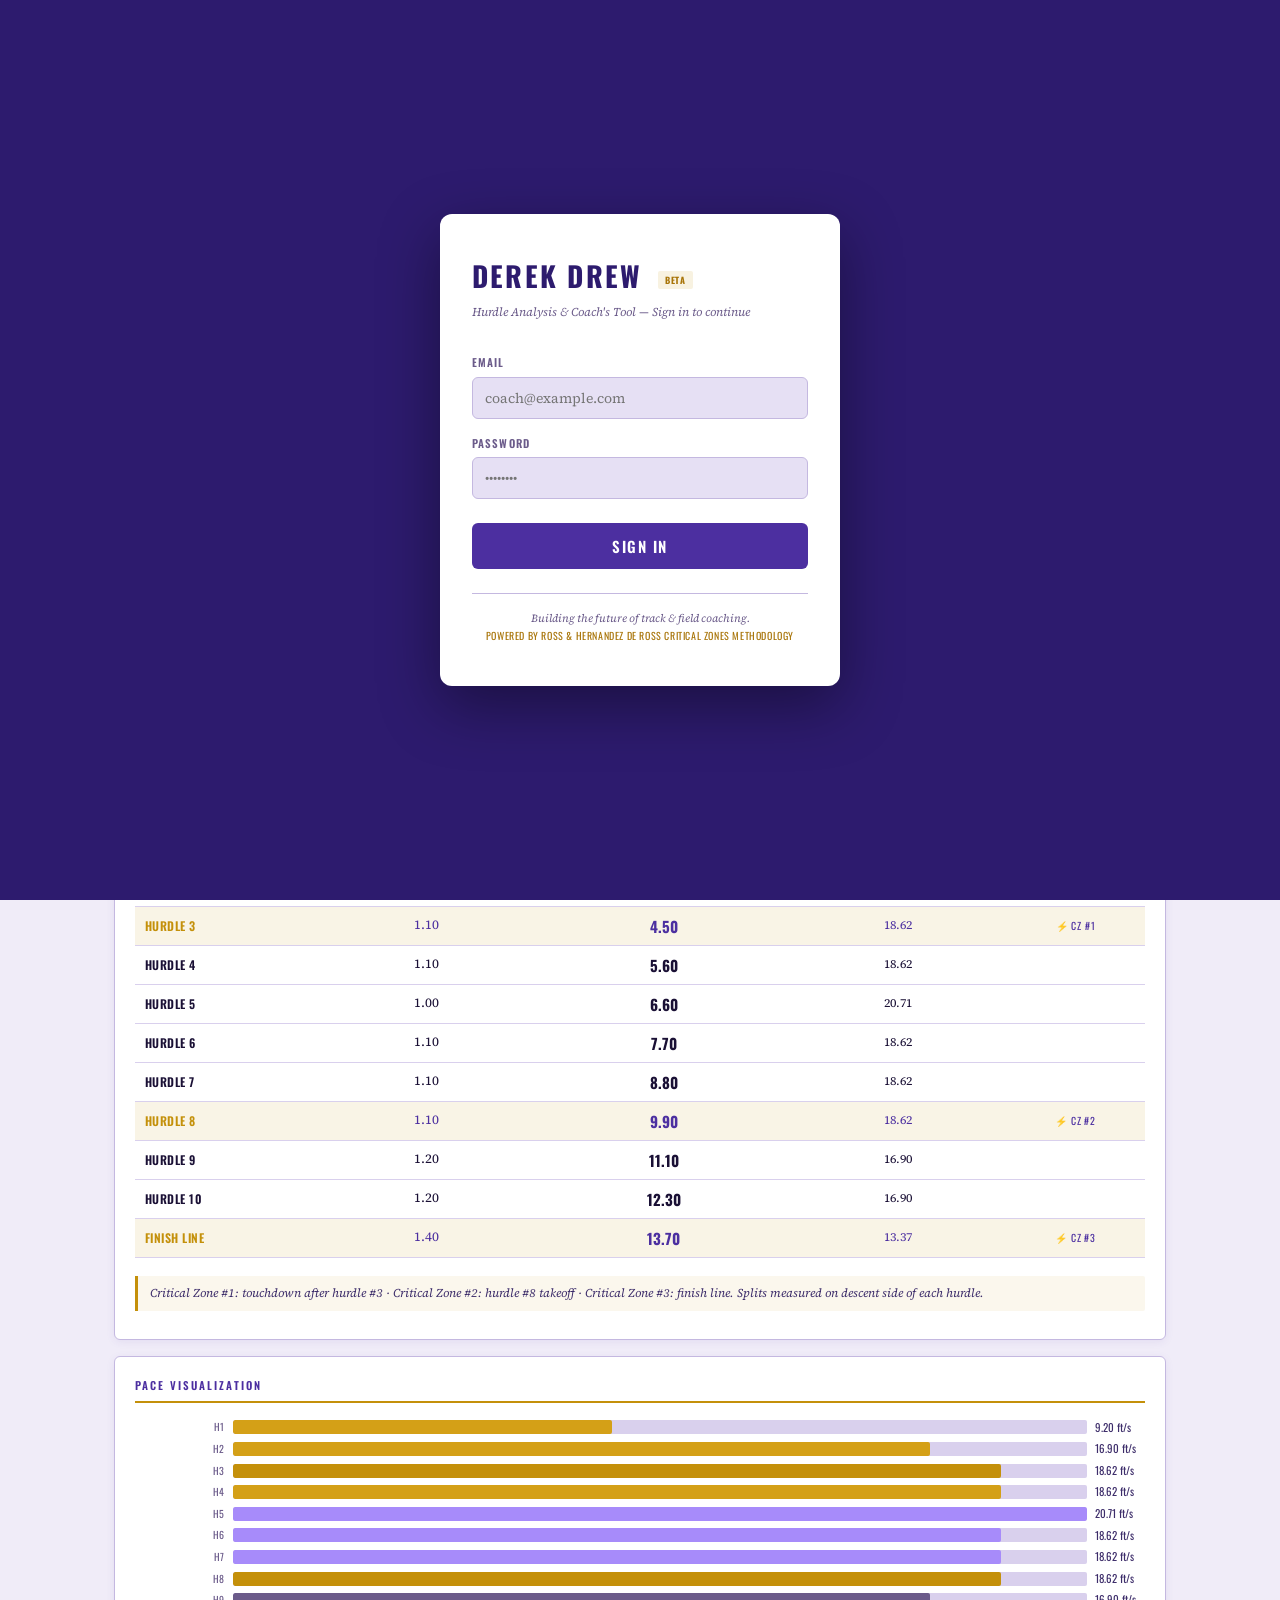
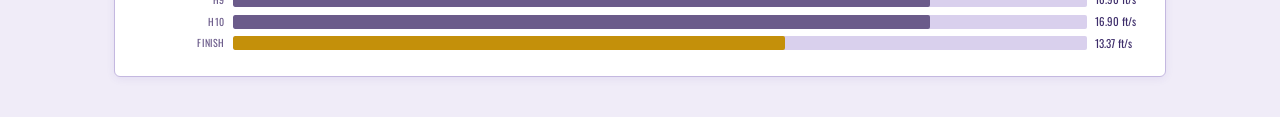
==== commit 82461c8d: "feat: design system, accessibility, and DESIGN.md Task 1 — Design System - Extract all style tokens " ====
--- a/index.html
+++ b/index.html
@@ -6,215 +6,46 @@
 <title>Derek Drew — Hurdle Critical Zones & Touchdown Time Tool</title>
 <link rel="preconnect" href="https://fonts.googleapis.com">
 <link href="https://fonts.googleapis.com/css2?family=Oswald:wght@300;400;500;600;700&family=Source+Serif+4:ital,wght@0,300;0,400;0,600;1,300;1,400&display=swap" rel="stylesheet">
-<style>
-:root {
-  --bg: #f0ecf8;
-  --bg2: #e6e0f4;
-  --bg3: #d9d0ed;
-  --card: #ffffff;
-  --header: #2d1b6e;
-  --ink: #1a1035;
-  --ink2: #3d2d6a;
-  --ink3: #6b5b8a;
-  --purple: #4c2fa0;
-  --purple2: #3b2280;
-  --gold: #c4900a;
-  --gold2: #a87408;
-  --violet: #7c5cbf;
-  --border: #c4b8e0;
-  --border2: #a090c8;
-  --text: #1a1035;
-  --display: 'Oswald', sans-serif;
-  --serif: 'Source Serif 4', Georgia, serif;
-}
-*{box-sizing:border-box;margin:0;padding:0}
-body{background:var(--bg);color:var(--ink);font-family:var(--serif);font-size:15px;line-height:1.6;min-height:100vh}
-
-/* grain overlay */
-body::before{content:'';position:fixed;inset:0;background-image:url("data:image/svg+xml,%3Csvg xmlns='http://www.w3.org/2000/svg' width='200' height='200'%3E%3Cfilter id='n'%3E%3CfeTurbulence type='fractalNoise' baseFrequency='0.9' numOctaves='4' stitchTiles='stitch'/%3E%3C/filter%3E%3Crect width='200' height='200' filter='url(%23n)' opacity='0.04'/%3E%3C/svg%3E");pointer-events:none;z-index:1000;opacity:0.5}
-
-/* HEADER */
-.site-header{background:var(--header);padding:0 1.5rem;height:56px;display:flex;align-items:center;justify-content:space-between;border-bottom:3px solid var(--gold)}
-.logo{font-family:var(--display);font-size:18px;font-weight:700;letter-spacing:0.1em;text-transform:uppercase;color:var(--gold);display:flex;align-items:center;gap:10px}
-.logo-sub{font-size:10px;font-weight:300;letter-spacing:0.16em;color:rgba(255,255,255,0.6);text-transform:uppercase;font-family:var(--display)}
-.print-btn{background:transparent;border:1px solid rgba(255,255,255,0.3);color:rgba(255,255,255,0.7);font-family:var(--display);font-size:11px;letter-spacing:0.1em;text-transform:uppercase;padding:5px 12px;border-radius:2px;cursor:pointer;transition:all 0.15s}
-.print-btn:hover{border-color:var(--gold);color:var(--gold)}
-
-/* HERO */
-.hero{background:var(--header);padding:2rem 1.5rem 1.5rem;border-bottom:3px solid var(--gold)}
-.hero-inner{max-width:1100px;margin:0 auto}
-.hero-kicker{font-family:var(--display);font-size:10px;font-weight:400;letter-spacing:0.2em;text-transform:uppercase;color:var(--gold);margin-bottom:8px}
-.hero-title{font-family:var(--display);font-weight:700;font-size:clamp(32px,5vw,60px);line-height:1;text-transform:uppercase;letter-spacing:0.04em;color:var(--gold);margin-bottom:8px}
-.hero-title em{color:#f8f5ef;font-style:normal}
-.hero-desc{font-size:13px;color:rgba(255,255,255,0.7);max-width:600px;line-height:1.7;font-style:italic}
-
-/* TOOL TABS */
-.container{max-width:1100px;margin:0 auto;padding:1.5rem}
-.tool-tabs{display:flex;gap:0;margin-bottom:1.5rem;border:1px solid var(--border2);border-radius:6px;overflow:hidden;background:var(--bg2)}
-.tool-tab{flex:1;padding:11px 16px;font-family:var(--display);font-size:13px;font-weight:500;letter-spacing:0.08em;text-transform:uppercase;border:none;background:transparent;color:var(--ink3);cursor:pointer;border-right:1px solid var(--border);transition:all 0.15s;text-align:center}
-.tool-tab:last-child{border-right:none}
-.tool-tab.active{background:var(--purple);color:#ffffff}
-.tool-tab:hover:not(.active){background:var(--bg3);color:var(--purple)}
-
-.tool-panel{display:none}
-.tool-panel.active{display:block}
-
-/* SECTION HEADERS */
-.section-head{font-family:var(--display);font-size:11px;font-weight:600;letter-spacing:0.18em;text-transform:uppercase;color:var(--purple);border-bottom:2px solid var(--gold);padding-bottom:6px;margin-bottom:1rem}
-
-/* CARD */
-.card{background:var(--card);border:1px solid var(--border);border-radius:6px;padding:1.25rem;margin-bottom:1rem;box-shadow:0 2px 8px rgba(76,47,160,0.08)}
-.card-title{font-family:var(--display);font-size:14px;font-weight:600;letter-spacing:0.08em;text-transform:uppercase;color:var(--header);margin-bottom:4px}
-.card-desc{font-size:12px;color:var(--ink3);font-style:italic;margin-bottom:1rem;line-height:1.6}
-
-/* INPUT CONTROLS */
-.ctrl-row{display:flex;align-items:center;gap:10px;flex-wrap:wrap;margin-bottom:10px}
-.ctrl-label{font-family:var(--display);font-size:11px;font-weight:600;letter-spacing:0.1em;text-transform:uppercase;color:var(--ink3);min-width:100px}
-select,input[type=number]{background:var(--bg2);border:1px solid var(--border2);color:var(--ink);font-family:var(--serif);font-size:13px;padding:6px 10px;border-radius:2px;outline:none;transition:border-color 0.15s}
-select:focus,input[type=number]:focus{border-color:var(--gold)}
-input[type=number]{width:90px}
-
-/* RESULT DISPLAY */
-.result-banner{background:var(--purple);border-radius:3px;padding:1rem 1.25rem;margin:1rem 0;display:flex;align-items:center;justify-content:space-between;flex-wrap:wrap;gap:8px}
-.result-label{font-family:var(--display);font-size:11px;font-weight:400;letter-spacing:0.12em;text-transform:uppercase;color:rgba(255,255,255,0.7)}
-.result-value{font-family:var(--display);font-size:28px;font-weight:700;color:#ffffff;letter-spacing:0.04em}
-.result-unit{font-family:var(--display);font-size:14px;color:var(--gold);font-weight:400;margin-left:4px}
-.result-sub{font-size:12px;color:#8a7a65;font-style:italic}
-
-/* HURDLE TABLE */
-.hurdle-table{width:100%;border-collapse:collapse;font-size:13px;margin:10px 0}
-.hurdle-table th{font-family:var(--display);font-size:10px;letter-spacing:0.1em;text-transform:uppercase;color:var(--ink3);padding:7px 10px;border-bottom:2px solid var(--gold);text-align:center;background:var(--bg2)}
-.hurdle-table th:first-child{text-align:left}
-.hurdle-table td{padding:7px 10px;border-bottom:1px solid var(--bg3);text-align:center;color:var(--ink)}
-.hurdle-table td:first-child{text-align:left;font-weight:600;font-family:var(--display);font-size:12px;letter-spacing:0.04em;text-transform:uppercase}
-.hurdle-table tr:hover td{background:var(--bg2)}
-.hurdle-table tr.highlight td{background:rgba(196,144,10,0.10);color:var(--purple)}
-.hurdle-table tr.highlight td:first-child{color:var(--gold)}
-.t-time{font-family:var(--display);font-weight:600;font-size:14px}
-.t-interval{color:var(--ink3)}
-.t-speed{color:var(--violet);font-size:12px}
-.t-split{font-family:var(--display);font-weight:700;font-size:15px;color:var(--purple)}
-.t-diff{font-size:11px;font-style:italic}
-.t-diff.over{color:#dc2626}
-.t-diff.under{color:#15803d}
-.t-diff.ok{color:var(--ink3)}
-
-/* COMPARISON GRID */
-.compare-grid{display:grid;grid-template-columns:repeat(auto-fill,minmax(150px,1fr));gap:8px;margin:10px 0}
-.compare-cell{background:#1e1530;border:1px solid var(--border);border-radius:3px;padding:10px;text-align:center}
-.compare-cell.best{background:rgba(124,58,237,0.10);border-color:var(--green)}
-.compare-cell .cc-label{font-family:var(--display);font-size:10px;letter-spacing:0.1em;text-transform:uppercase;color:var(--ink3);margin-bottom:4px}
-.compare-cell .cc-time{font-family:var(--display);font-size:18px;font-weight:700;color:var(--ink)}
-.compare-cell .cc-interval{font-size:11px;color:var(--ink3)}
-
-/* PACE CHART */
-.pace-bar-row{display:flex;align-items:center;gap:8px;margin-bottom:4px}
-.pace-bar-label{font-family:var(--display);font-size:10px;letter-spacing:0.06em;text-transform:uppercase;color:var(--ink3);min-width:90px;text-align:right}
-.pace-bar-track{flex:1;height:14px;background:var(--bg3);border-radius:2px;overflow:hidden}
-.pace-bar-fill{height:100%;border-radius:2px;transition:width 0.4s ease}
-.pace-bar-val{font-family:var(--display);font-size:11px;color:var(--ink2);min-width:50px}
-
-/* ENTRY FORM */
-.entry-grid{display:grid;grid-template-columns:repeat(auto-fill,minmax(180px,1fr));gap:8px;margin:10px 0}
-.entry-cell{background:var(--bg2);border:1px solid var(--border);border-radius:3px;padding:10px}
-.entry-cell label{display:block;font-family:var(--display);font-size:10px;letter-spacing:0.1em;text-transform:uppercase;color:var(--ink3);margin-bottom:4px}
-.entry-cell input{width:100%;background:var(--card);border:1px solid var(--border);color:var(--ink);font-family:var(--display);font-size:16px;font-weight:600;padding:6px 8px;border-radius:2px;outline:none;text-align:center}
-.entry-cell input:focus{border-color:var(--gold)}
-.entry-cell input.filled{border-color:var(--gold);background:#fffbf0}
-.entry-cell .e-ideal{font-size:11px;color:var(--ink3);margin-top:3px;font-style:italic}
-.entry-cell .e-status{font-size:11px;margin-top:3px;font-family:var(--display);letter-spacing:0.06em;text-transform:uppercase}
-.e-fast{color:var(--green)}
-.e-slow{color:var(--red)}
-.e-good{color:var(--gold2)}
-
-/* FORMULA DISPLAY */
-.formula-box{background:#1e1530;color:#f8f5ef;border-radius:3px;padding:1rem 1.25rem;margin:10px 0;font-family:var(--display);letter-spacing:0.06em}
-.formula-eq{font-size:18px;font-weight:600;color:var(--gold);margin-bottom:4px}
-.formula-desc{font-size:11px;color:rgba(255,255,255,0.6);font-style:normal;letter-spacing:0.1em;text-transform:uppercase}
-
-/* NOTE */
-.note{background:rgba(196,144,10,0.07);border-left:3px solid var(--gold);padding:8px 12px;font-size:12px;color:var(--ink2);font-style:italic;border-radius:0 2px 2px 0;margin:8px 0;line-height:1.6}
-
-/* TABS within panel */
-.sub-tabs{display:flex;gap:4px;margin-bottom:1rem}
-.sub-tab{padding:6px 14px;font-family:var(--display);font-size:11px;letter-spacing:0.1em;text-transform:uppercase;border:1px solid var(--border2);background:transparent;color:var(--ink3);border-radius:4px;cursor:pointer;transition:all 0.12s}
-.sub-tab.active{background:var(--purple);border-color:var(--red);color:#0d0a14}
-.sub-tab:hover:not(.active){background:var(--bg3);color:var(--purple)}
-.sub-panel{display:none}
-.sub-panel.active{display:block}
-
-/* RESPONSIVE */
-@media(max-width:640px){
-  .tool-tabs{flex-direction:column}
-  .tool-tab{border-right:none;border-bottom:1px solid var(--border)}
-  .tool-tab:last-child{border-bottom:none}
-  .compare-grid{grid-template-columns:repeat(2,1fr)}
-}
-
-@media print{
-  .site-header,.tool-tabs,.print-btn{display:none!important}
-  .tool-panel{display:block!important}
-  body{background:white;color:#1a1035}
-  .card{box-shadow:none;border-color:#ccc}
-}
-
-/* ── LOGIN OVERLAY ── */
-#loginOverlay{position:fixed;inset:0;background:var(--header);display:flex;align-items:center;justify-content:center;z-index:9999;padding:1rem}
-.login-box{background:#ffffff;border-radius:12px;padding:2.5rem 2rem;width:100%;max-width:400px;box-shadow:0 20px 60px rgba(0,0,0,0.4)}
-.login-logo{font-family:var(--display);font-size:28px;font-weight:700;letter-spacing:0.08em;text-transform:uppercase;color:var(--header);margin-bottom:4px}
-.login-sub{font-size:12px;color:var(--ink3);margin-bottom:2rem;font-style:italic}
-.login-field{margin-bottom:1rem}
-.login-field label{display:block;font-family:var(--display);font-size:11px;font-weight:600;letter-spacing:0.1em;text-transform:uppercase;color:var(--ink3);margin-bottom:5px}
-.login-field input[type=email],.login-field input[type=password]{width:100%;background:var(--bg2);border:1.5px solid var(--border);color:var(--ink);font-family:var(--serif);font-size:14px;padding:10px 12px;border-radius:6px;outline:none;transition:border-color 0.15s}
-.login-field input[type=email]:focus,.login-field input[type=password]:focus{border-color:var(--purple)}
-.login-btn{width:100%;background:var(--purple);color:#ffffff;border:none;font-family:var(--display);font-size:15px;font-weight:600;letter-spacing:0.1em;text-transform:uppercase;padding:12px;border-radius:6px;cursor:pointer;margin-top:0.5rem;transition:background 0.15s}
-.login-btn:hover{background:var(--purple2)}
-.login-error{font-size:12px;color:#dc2626;margin-top:8px;display:none;text-align:center}
-.login-tagline{margin-top:1.5rem;font-size:11px;color:var(--ink3);text-align:center;font-style:italic;border-top:1px solid var(--border);padding-top:1rem}
-.login-beta{display:inline-block;background:rgba(196,144,10,0.12);color:var(--gold2);font-family:var(--display);font-size:9px;letter-spacing:0.1em;padding:2px 7px;border-radius:3px;margin-left:6px;vertical-align:middle}
-
-/* ── 300H / CONVERSION ── */
-.conv-grid{display:grid;grid-template-columns:1fr 1fr;gap:1rem;margin:1rem 0}
-@media(max-width:500px){.conv-grid{grid-template-columns:1fr}}
-.conv-result{background:var(--header);border-radius:6px;padding:1rem 1.25rem;text-align:center}
-.conv-label{font-family:var(--display);font-size:10px;letter-spacing:0.12em;text-transform:uppercase;color:rgba(255,255,255,0.6);margin-bottom:4px}
-.conv-value{font-family:var(--display);font-size:26px;font-weight:700;color:#ffffff}
-.conv-unit{font-size:13px;color:var(--gold);margin-left:3px}
-</style>
+<link rel="stylesheet" href="ds/tokens.css">
+<link rel="stylesheet" href="ds/components.css">
 </head>
 <body>
 
+<a href="#main-content" class="skip-link">Skip to main content</a>
+
 <!-- ═══ LOGIN OVERLAY ═══════════════════════════════════════════════ -->
-<div id="loginOverlay">
+<div id="loginOverlay" role="dialog" aria-modal="true" aria-label="Sign in to Hurdle Analysis Tool">
   <div class="login-box">
     <div class="login-logo" onclick="adminBypass()" style="cursor:default;user-select:none">Derek Drew <span class="login-beta" onclick="adminBypass()" style="pointer-events:auto">BETA</span></div>
     <div class="login-sub">Hurdle Analysis &amp; Coach's Tool — Sign in to continue</div>
+    <form onsubmit="event.preventDefault();doLogin()" novalidate>
     <div class="login-field">
-      <label>Email</label>
-      <input type="email" id="loginEmail" placeholder="coach@example.com" onkeydown="if(event.key==='Enter')doLogin()">
+      <label for="loginEmail">Email</label>
+      <input type="email" id="loginEmail" placeholder="coach@example.com" autocomplete="email" aria-required="true" onkeydown="if(event.key==='Enter')doLogin()">
     </div>
     <div class="login-field">
-      <label>Password</label>
-      <input type="password" id="loginPass" placeholder="••••••••" onkeydown="if(event.key==='Enter')doLogin()">
-    </div>
-    <button class="login-btn" onclick="doLogin()">Sign In</button>
-    <div class="login-error" id="loginError">Incorrect email or password. Please try again.</div>
+      <label for="loginPass">Password</label>
+      <input type="password" id="loginPass" placeholder="••••••••" autocomplete="current-password" aria-required="true" onkeydown="if(event.key==='Enter')doLogin()">
+    </div>
+    <button type="submit" class="login-btn">Sign In</button>
+    </form>
+    <div class="login-error" id="loginError" role="alert" aria-live="assertive">Incorrect email or password. Please try again.</div>
     <div class="login-tagline">
       Building the future of track &amp; field coaching.<br>
-      <span style="color:var(--gold2);font-style:normal;font-family:var(--display);letter-spacing:0.06em;font-size:10px">POWERED BY ROSS &amp; HERNANDEZ DE ROSS CRITICAL ZONES METHODOLOGY</span>
+      <span class="powered-by">POWERED BY ROSS &amp; HERNANDEZ DE ROSS CRITICAL ZONES METHODOLOGY</span>
     </div>
   </div>
 </div>
 
-<header class="site-header">
+<header class="site-header" role="banner">
   <div class="logo">
     Derek Drew
     <span class="logo-sub">Hurdle Analysis Tool</span>
   </div>
-  <div style="display:flex;align-items:center;gap:10px">
-    <span id="loggedInUser" style="font-family:var(--display);font-size:11px;letter-spacing:0.06em;color:rgba(255,255,255,0.6)"></span>
-    <button class="print-btn" onclick="window.print()">Print / PDF</button>
-    <button class="print-btn" onclick="doLogout()">Sign Out</button>
+  <div class="header-nav">
+    <span id="loggedInUser" class="header-user"></span>
+    <button class="btn-header" onclick="window.print()">Print / PDF</button>
+    <button class="btn-header" onclick="doLogout()">Sign Out</button>
   </div>
 </header>
 
@@ -226,35 +57,36 @@
   </div>
 </div>
 
+<main id="main-content">
 <div class="container">
 
-  <div class="tool-tabs">
-    <button class="tool-tab active" onclick="switchTool(0)">Men's 110m</button>
-    <button class="tool-tab" onclick="switchTool(1)">Women's 100m</button>
-    <button class="tool-tab" onclick="switchTool(2)">400m Splits</button>
-    <button class="tool-tab" onclick="switchTool(3)">300H Splits</button>
-    <button class="tool-tab" onclick="switchTool(4)">Race Analyzer</button>
-    <button class="tool-tab" onclick="switchTool(5)">Practice Formula</button>
-    <button class="tool-tab" onclick="switchTool(6)">Reference Tables</button>
+  <div class="tool-tabs" role="tablist" aria-label="Hurdle analysis tools">
+    <button class="tool-tab active" role="tab" aria-selected="true" aria-controls="panel-0" id="tab-0" onclick="switchTool(0)">Men's 110m</button>
+    <button class="tool-tab" role="tab" aria-selected="false" aria-controls="panel-1" id="tab-1" onclick="switchTool(1)">Women's 100m</button>
+    <button class="tool-tab" role="tab" aria-selected="false" aria-controls="panel-2" id="tab-2" onclick="switchTool(2)">400m Splits</button>
+    <button class="tool-tab" role="tab" aria-selected="false" aria-controls="panel-3" id="tab-3" onclick="switchTool(3)">300H Splits</button>
+    <button class="tool-tab" role="tab" aria-selected="false" aria-controls="panel-4" id="tab-4" onclick="switchTool(4)">Race Analyzer</button>
+    <button class="tool-tab" role="tab" aria-selected="false" aria-controls="panel-5" id="tab-5" onclick="switchTool(5)">Practice Formula</button>
+    <button class="tool-tab" role="tab" aria-selected="false" aria-controls="panel-6" id="tab-6" onclick="switchTool(6)">Reference Tables</button>
   </div>
 
   <!-- ═══ TOOL 1: 110m SPLITS ═══════════════════════════════════════════ -->
-  <div class="tool-panel active" id="panel-0">
+  <div class="tool-panel active" id="panel-0" role="tabpanel" aria-labelledby="tab-0">
     <div class="card">
       <div class="card-title">110m High Hurdles — Ideal Split Calculator</div>
       <div class="card-desc">Select a goal finish time to see Ross & Hernandez's ideal touchdown splits at each hurdle, with interval times and speed per hurdle.</div>
       <div class="ctrl-row">
         <span class="ctrl-label">Goal Time</span>
-        <select id="goalTime110" onchange="render110Table()">
+        <select id="goalTime110" aria-label="Goal time for 110m hurdles" onchange="render110Table()">
           <option value="12.5">12.5 sec (Elite)</option>
           <option value="13.0">13.0 sec</option>
           <option value="13.6" selected>13.6 sec</option>
           <option value="15.0">15.0 sec</option>
           <option value="custom">Custom…</option>
         </select>
-        <input type="number" id="customTime110" step="0.01" min="12" max="20" placeholder="e.g. 14.2" style="display:none" oninput="render110Table()">
-      </div>
-      <div id="result110Banner"></div>
+        <input type="number" id="customTime110" step="0.01" min="12" max="20" placeholder="e.g. 14.2" style="display:none" aria-label="Custom 110m goal time in seconds" oninput="render110Table()">
+      </div>
+      <div id="result110Banner" aria-live="polite"></div>
     </div>
 
     <div class="card">
@@ -270,22 +102,22 @@
   </div>
 
   <!-- ═══ TOOL 2: WOMEN'S 100m SPLITS ══════════════════════════════════ -->
-  <div class="tool-panel" id="panel-1">
+  <div class="tool-panel" id="panel-1" role="tabpanel" aria-labelledby="tab-1">
     <div class="card">
       <div class="card-title">Women's 100m Hurdles — Ideal Split Calculator</div>
       <div class="card-desc">Select a goal finish time to see ideal touchdown splits at each hurdle. Data from The Hurdler's Bible 2 computer analysis of women's 100m hurdle race patterns.</div>
       <div class="ctrl-row">
         <span class="ctrl-label">Goal Time</span>
-        <select id="goalTime100w" onchange="render100wTable()">
+        <select id="goalTime100w" aria-label="Goal time for women's 100m hurdles" onchange="render100wTable()">
           <option value="12.5">12.5 sec (Elite)</option>
           <option value="13.0">13.0 sec</option>
           <option value="13.6" selected>13.6 sec</option>
           <option value="15.0">15.0 sec</option>
           <option value="custom">Custom…</option>
         </select>
-        <input type="number" id="customTime100w" step="0.01" min="11" max="20" placeholder="e.g. 13.2" style="display:none" oninput="render100wTable()">
-      </div>
-      <div id="result100wBanner"></div>
+        <input type="number" id="customTime100w" step="0.01" min="11" max="20" placeholder="e.g. 13.2" style="display:none" aria-label="Custom women's 100m goal time in seconds" oninput="render100wTable()">
+      </div>
+      <div id="result100wBanner" aria-live="polite"></div>
     </div>
 
     <div class="card">
@@ -301,22 +133,22 @@
   </div>
 
   <!-- ═══ TOOL 3: 400m SPLITS ═══════════════════════════════════════════ -->
-  <div class="tool-panel" id="panel-2">
+  <div class="tool-panel" id="panel-2" role="tabpanel" aria-labelledby="tab-2">
     <div class="card">
       <div class="card-title">400m Hurdle Race — Ideal Split Calculator</div>
       <div class="card-desc">Select a goal finish time to see ideal touchdown times after each of the 10 hurdles in the 400m race.</div>
       <div class="ctrl-row">
         <span class="ctrl-label">Goal Time</span>
-        <select id="goalTime400" onchange="render400Table()">
+        <select id="goalTime400" aria-label="Goal time for 400m hurdles" onchange="render400Table()">
           <option value="46.0">46.0 sec (Elite)</option>
           <option value="47.0">47.0 sec</option>
           <option value="48.0" selected>48.0 sec</option>
           <option value="50.0">50.0 sec</option>
           <option value="custom">Custom…</option>
         </select>
-        <input type="number" id="customTime400" step="0.01" min="44" max="70" placeholder="e.g. 52.0" style="display:none" oninput="render400Table()">
-      </div>
-      <div id="result400Banner"></div>
+        <input type="number" id="customTime400" step="0.01" min="44" max="70" placeholder="e.g. 52.0" style="display:none" aria-label="Custom 400m goal time in seconds" oninput="render400Table()">
+      </div>
+      <div id="result400Banner" aria-live="polite"></div>
     </div>
 
     <div class="card">
@@ -331,24 +163,24 @@
     </div>
   </div>
 
-  <!-- ═══ TOOL 3: 300H SPLITS & CONVERSION ════════════════════════════ -->
-  <div class="tool-panel" id="panel-3">
+  <!-- ═══ TOOL 4: 300H SPLITS & CONVERSION ════════════════════════════ -->
+  <div class="tool-panel" id="panel-3" role="tabpanel" aria-labelledby="tab-3">
 
     <div class="card">
       <div class="card-title">300m Hurdles — Ideal Split Calculator</div>
       <div class="card-desc">The 300H follows the same Ross &amp; Hernandez de Ross interval ratio methodology applied to 8 hurdles over 300m. Select a goal time to see ideal touchdown splits and projected 400H equivalent.</div>
       <div class="ctrl-row">
         <span class="ctrl-label">Goal Time</span>
-        <select id="goalTime300h" onchange="render300hTable()">
+        <select id="goalTime300h" aria-label="Goal time for 300m hurdles" onchange="render300hTable()">
           <option value="35.0">35.0 sec (Elite)</option>
           <option value="37.0">37.0 sec</option>
           <option value="39.0" selected>39.0 sec</option>
           <option value="42.0">42.0 sec</option>
           <option value="custom">Custom…</option>
         </select>
-        <input type="number" id="customTime300h" step="0.01" min="32" max="60" placeholder="e.g. 38.5" style="display:none" oninput="render300hTable()">
-      </div>
-      <div id="result300hBanner"></div>
+        <input type="number" id="customTime300h" step="0.01" min="32" max="60" placeholder="e.g. 38.5" style="display:none" aria-label="Custom 300m hurdles goal time in seconds" oninput="render300hTable()">
+      </div>
+      <div id="result300hBanner" aria-live="polite"></div>
     </div>
 
     <div class="card">
@@ -374,23 +206,23 @@
 
       <div class="ctrl-row">
         <span class="ctrl-label">300H Time</span>
-        <input type="number" id="conv300hTime" step="0.01" min="32" max="65" placeholder="e.g. 38.50" oninput="calc300hConversion()">
-        <span style="font-family:var(--display);font-size:11px;color:var(--ink3);letter-spacing:0.06em">seconds</span>
+        <input type="number" id="conv300hTime" step="0.01" min="32" max="65" placeholder="e.g. 38.50" aria-label="300m hurdles time in seconds" oninput="calc300hConversion()">
+        <span class="ctrl-unit">seconds</span>
       </div>
       <div class="ctrl-row">
         <span class="ctrl-label">Fitness Level</span>
-        <select id="conv300hFitness" onchange="calc300hConversion()">
+        <select id="conv300hFitness" aria-label="Athlete fitness level" onchange="calc300hConversion()">
           <option value="elite">Elite — Well-conditioned 400H specialist (+3.5s)</option>
           <option value="good" selected>Good — Trained athlete, some 400H work (+4.5s)</option>
           <option value="developing">Developing — Limited 400H-specific training (+5.5s)</option>
         </select>
       </div>
 
-      <div id="conv300hResult"></div>
+      <div id="conv300hResult" aria-live="polite"></div>
 
       <div style="margin-top:1rem">
         <div class="section-head" style="margin-bottom:8px">Conversion reference table</div>
-        <div style="overflow-x:auto">
+        <div class="overflow-x">
           <table class="hurdle-table" id="convRefTable"></table>
         </div>
       </div>
@@ -398,28 +230,28 @@
 
   </div>
 
-  <!-- ═══ TOOL 4: RACE ANALYZER ═══════════════════════════════════════ -->
-  <div class="tool-panel" id="panel-4">
+  <!-- ═══ TOOL 5: RACE ANALYZER ═══════════════════════════════════════ -->
+  <div class="tool-panel" id="panel-4" role="tabpanel" aria-labelledby="tab-4">
 
     <!-- Event selector + global controls -->
     <div class="card" style="margin-bottom:12px">
       <div style="display:flex;align-items:center;gap:16px;flex-wrap:wrap">
         <div>
           <div class="section-head" style="margin-bottom:6px">Event</div>
-          <div class="sub-tabs" style="margin-bottom:0">
-            <button class="sub-tab active" onclick="raSetEvent('110m')">Men's 110m</button>
-            <button class="sub-tab" onclick="raSetEvent('100w')">Women's 100m</button>
-            <button class="sub-tab" onclick="raSetEvent('300h')">300m Hurdles</button>
-            <button class="sub-tab" onclick="raSetEvent('400m')">400m</button>
+          <div class="sub-tabs" role="tablist" aria-label="Race analyzer event" style="margin-bottom:0">
+            <button class="sub-tab active" role="tab" aria-selected="true" id="ratab-110m" onclick="raSetEvent('110m')">Men's 110m</button>
+            <button class="sub-tab" role="tab" aria-selected="false" id="ratab-100w" onclick="raSetEvent('100w')">Women's 100m</button>
+            <button class="sub-tab" role="tab" aria-selected="false" id="ratab-300h" onclick="raSetEvent('300h')">300m Hurdles</button>
+            <button class="sub-tab" role="tab" aria-selected="false" id="ratab-400m" onclick="raSetEvent('400m')">400m</button>
           </div>
         </div>
         <div>
           <div class="section-head" style="margin-bottom:6px">Ideal target</div>
-          <select id="raIdealTarget" onchange="raRender()" style="background:var(--bg2);border:1px solid var(--border2);color:var(--ink);font-family:var(--serif);font-size:13px;padding:6px 10px;border-radius:4px;outline:none"></select>
+          <select id="raIdealTarget" aria-label="Ideal target time for comparison" onchange="raRender()"></select>
         </div>
         <div style="margin-left:auto;display:flex;gap:8px;flex-wrap:wrap;align-items:flex-end">
-          <button onclick="raAddEntry()" id="raAddBtn" style="background:var(--purple);color:#ffffff;border:none;font-family:var(--display);font-size:12px;letter-spacing:0.1em;text-transform:uppercase;padding:8px 16px;border-radius:4px;cursor:pointer">+ Add Entry</button>
-          <button onclick="raClearAll()" style="background:transparent;color:var(--ink3);border:1px solid var(--border);font-family:var(--display);font-size:12px;letter-spacing:0.1em;text-transform:uppercase;padding:8px 14px;border-radius:2px;cursor:pointer">Clear All</button>
+          <button onclick="raAddEntry()" id="raAddBtn" class="btn btn-primary">+ Add Entry</button>
+          <button onclick="raClearAll()" class="btn btn-ghost">Clear All</button>
         </div>
       </div>
       <div class="note" style="margin-top:10px">Up to 4 entries per analysis — use for athlete vs athlete, or the same athlete across different races.</div>
@@ -433,8 +265,8 @@
 
   </div>
 
-  <!-- ═══ TOOL 4: PRACTICE FORMULA ════════════════════════════════════ -->
-  <div class="tool-panel" id="panel-5">
+  <!-- ═══ TOOL 6: PRACTICE FORMULA ════════════════════════════════════ -->
+  <div class="tool-panel" id="panel-5" role="tabpanel" aria-labelledby="tab-5">
     <div class="card">
       <div class="card-title">Practice Formula — FAT Conversion</div>
       <div class="card-desc">Applies to both the <strong>110m High Hurdles</strong> and <strong>400m Hurdles</strong>. When hurdles are removed from the flight during practice (Configurations #1–4), add a FAT differential to convert your practice time to a competition equivalent. The same configuration logic applies to both events — simply enter the time from whichever event your athlete is running.</div>
@@ -449,7 +281,7 @@
       <div class="card-desc">Select which hurdles are removed from flight during practice, enter your practice trial time, and get the estimated competition equivalent.</div>
       <div class="ctrl-row">
         <span class="ctrl-label">Configuration</span>
-        <select id="configSelect" onchange="updateConfig()">
+        <select id="configSelect" aria-label="Practice hurdle configuration" onchange="updateConfig()">
           <option value="1">Config #1 — Hurdles 4, 5, 6, 7 removed</option>
           <option value="2">Config #2 — Hurdles 6, 7 removed</option>
           <option value="3">Config #3 — Hurdles 4, 5 removed</option>
@@ -460,10 +292,10 @@
       <div id="configDesc" class="note" style="margin:8px 0 12px"></div>
       <div class="ctrl-row">
         <span class="ctrl-label">Practice Time</span>
-        <input type="number" id="practiceTime" step="0.01" min="10" max="20" placeholder="e.g. 12.50" oninput="calcPractice()">
-        <span style="font-family:var(--display);font-size:11px;color:var(--ink3);letter-spacing:0.06em">seconds (hand time)</span>
-      </div>
-      <div id="practiceResult"></div>
+        <input type="number" id="practiceTime" step="0.01" min="10" max="20" placeholder="e.g. 12.50" aria-label="Practice trial time in seconds" oninput="calcPractice()">
+        <span class="ctrl-unit">seconds (hand time)</span>
+      </div>
+      <div id="practiceResult" aria-live="polite"></div>
     </div>
 
     <div class="card">
@@ -471,23 +303,23 @@
       <div class="card-desc">Athletes running under 7.10 for 55m have the capability of running 13.20 or better for 110m. Use this tool to estimate your 110m potential.</div>
       <div class="ctrl-row">
         <span class="ctrl-label">55m Time</span>
-        <input type="number" id="time55m" step="0.01" min="6" max="10" placeholder="e.g. 7.10" oninput="calc55m()">
-      </div>
-      <div id="result55m"></div>
+        <input type="number" id="time55m" step="0.01" min="6" max="10" placeholder="e.g. 7.10" aria-label="55m indoor hurdles time in seconds" oninput="calc55m()">
+      </div>
+      <div id="result55m" aria-live="polite"></div>
     </div>
   </div>
 
-  <!-- ═══ TOOL 6: REFERENCE TABLES ════════════════════════════════════ -->
-  <div class="tool-panel" id="panel-6">
-    <div class="sub-tabs">
-      <button class="sub-tab active" onclick="switchRef(0)">Men's 110m</button>
-      <button class="sub-tab" onclick="switchRef(1)">Women's 100m</button>
-      <button class="sub-tab" onclick="switchRef(2)">400m Table</button>
-      <button class="sub-tab" onclick="switchRef(3)">300H Table</button>
-      <button class="sub-tab" onclick="switchRef(4)">Air vs Track</button>
-    </div>
-
-    <div class="sub-panel active" id="ref-0">
+  <!-- ═══ TOOL 7: REFERENCE TABLES ════════════════════════════════════ -->
+  <div class="tool-panel" id="panel-6" role="tabpanel" aria-labelledby="tab-6">
+    <div class="sub-tabs" role="tablist" aria-label="Reference table sections">
+      <button class="sub-tab active" role="tab" aria-selected="true" aria-controls="ref-0" id="reftab-0" onclick="switchRef(0)">Men's 110m</button>
+      <button class="sub-tab" role="tab" aria-selected="false" aria-controls="ref-1" id="reftab-1" onclick="switchRef(1)">Women's 100m</button>
+      <button class="sub-tab" role="tab" aria-selected="false" aria-controls="ref-2" id="reftab-2" onclick="switchRef(2)">400m Table</button>
+      <button class="sub-tab" role="tab" aria-selected="false" aria-controls="ref-3" id="reftab-3" onclick="switchRef(3)">300H Table</button>
+      <button class="sub-tab" role="tab" aria-selected="false" aria-controls="ref-4" id="reftab-4" onclick="switchRef(4)">Air vs Track</button>
+    </div>
+
+    <div class="sub-panel active" id="ref-0" role="tabpanel" aria-labelledby="reftab-0">
       <div class="card">
         <div class="card-title">Table 1 — Split Timing for Men's 110m Hurdles</div>
         <div class="card-desc">From The Hurdler's Bible 2, Table 1. Times shown are cumulative from the start (time at landing after each hurdle).</div>
@@ -495,7 +327,7 @@
       </div>
     </div>
 
-    <div class="sub-panel" id="ref-1">
+    <div class="sub-panel" id="ref-1" role="tabpanel" aria-labelledby="reftab-1">
       <div class="card">
         <div class="card-title">Women's 100m Hurdles — Split Timing Reference</div>
         <div class="card-desc">From The Hurdler's Bible 2 computer analysis. Times shown are cumulative from the start (time at landing after each hurdle).</div>
@@ -503,7 +335,7 @@
       </div>
     </div>
 
-    <div class="sub-panel" id="ref-2">
+    <div class="sub-panel" id="ref-2" role="tabpanel" aria-labelledby="reftab-2">
       <div class="card">
         <div class="card-title">Table 2 — Split Timings for 400m Hurdles</div>
         <div class="card-desc">From The Hurdler's Bible 2, Table 2. Based on split timing pattern shown by Jamoghan Singh.</div>
@@ -511,7 +343,7 @@
       </div>
     </div>
 
-    <div class="sub-panel" id="ref-3">
+    <div class="sub-panel" id="ref-3" role="tabpanel" aria-labelledby="reftab-3">
       <div class="card">
         <div class="card-title">300m Hurdles — Split Timing Reference</div>
         <div class="card-desc">Derived from Ross &amp; Hernandez de Ross interval ratio methodology applied to 300m hurdle race distance and 8-hurdle configuration. Includes 300H → 400H conversion estimates.</div>
@@ -519,7 +351,7 @@
       </div>
     </div>
 
-    <div class="sub-panel" id="ref-4">
+    <div class="sub-panel" id="ref-4" role="tabpanel" aria-labelledby="reftab-4">
       <div class="card">
         <div class="card-title">Air Time vs Track Time Breakdown</div>
         <div class="card-desc">Every 100/110m hurdle race can be divided into Air Time (flight over hurdles) and Track Time (running portion). Understanding this ratio helps athletes focus on where the race is won.</div>
@@ -554,16 +386,13 @@
   </div>
 
 </div><!-- /container -->
-
+</main>
+
+<script src="ds/components.js"></script>
 <script>
 // ═══════════════════════════════════════════════════════════════════
 // DATA — directly from Hurdler's Bible 2, Tables 1 & 2
 // ═══════════════════════════════════════════════════════════════════
-
-// 110m Table 1: cumulative touchdown times after each hurdle
-// Format: { finish, intervals[10], cumulative[10], speeds[10] }
-// Intervals = time between each marker (start→H1, H1→H2, etc.)
-// Source: Ross/Hernandez Table 1
 
 const DATA_110 = {
   15.0: {
@@ -588,41 +417,29 @@
   }
 };
 
-// ═══════════════════════════════════════════════════════════════════
-// WOMEN'S 100m HURDLES DATA — from Hurdler's Bible 2 computer analysis
-// 10 hurdles + finish (12 segments total including start → H1)
-// ═══════════════════════════════════════════════════════════════════
-// Note: Women's 100m has 10 hurdles. Segments: start→H1, H1→H2 ... H10→Finish
-// Source pages 49-52 of the book
-
 const DATA_100W = {
   15.0: {
-    // page 49: ? 15.0s. Cumulative: 2.40, 3.70, 4.89, 6.07, 7.26, 8.32, 9.51, 10.69, 12.00, 13.30, 14.95
     intervals: [2.40, 1.30, 1.19, 1.18, 1.19, 1.06, 1.19, 1.18, 1.31, 1.30, 1.65],
     speeds:    [8.33, 15.33, 16.88, 16.88, 16.88, 18.78, 16.88, 16.88, 15.33, 15.33, 12.12],
     finish: 14.95
   },
   13.6: {
-    // page 50: ? 13.6s Real. Cumulative: 2.16, 3.36, 4.43, 5.51, 6.58, 7.55, 8.62, 9.70, 10.88, 12.06, 13.56
     intervals: [2.16, 1.20, 1.07, 1.08, 1.07, 0.97, 1.07, 1.08, 1.18, 1.18, 1.50],
     speeds:    [9.19, 16.90, 18.62, 18.62, 18.62, 20.71, 18.62, 18.62, 16.90, 16.90, 16.90],
     finish: 13.56
   },
   13.0: {
-    // page 51: 13.0s probability. Cumulative: 2.08, 3.21, 4.24, 5.26, 6.29, 7.21, 8.24, 9.27, 10.40, 11.53, 12.96
     intervals: [2.08, 1.13, 1.03, 1.02, 1.03, 0.92, 1.03, 1.03, 1.13, 1.13, 1.43],
     speeds:    [9.62, 17.68, 19.47, 19.47, 19.47, 21.67, 19.47, 19.47, 17.68, 17.68, 13.99],
     finish: 12.96
   },
   12.5: {
-    // page 52: ? 12.5s. Cumulative: 2.00, 3.09, 4.07, 5.06, 6.05, 6.94, 7.92, 8.91, 10.00, 11.09, 12.46
     intervals: [2.00, 1.09, 0.98, 0.99, 0.99, 0.89, 0.98, 0.99, 1.09, 1.09, 1.37],
     speeds:    [10.00, 18.39, 20.25, 20.25, 20.25, 22.54, 20.25, 20.25, 18.39, 18.39, 14.55],
     finish: 12.46
   }
 };
 
-// Sub-13 additional data points from Table (12.60 – 12.95 range)
 const DATA_110_SUB13 = {
   12.60: { intervals: [2.10,1.10,0.99,0.99,0.89,0.99,0.99,0.99,1.08,1.08,1.40], finish: 12.60 },
   12.70: { intervals: [2.15,1.15,0.99,0.99,0.89,0.99,0.99,0.99,1.08,1.08,1.40], finish: 12.70 },
@@ -632,7 +449,6 @@
   12.95: { intervals: [2.25,1.15,0.99,0.99,0.99,0.99,0.99,0.99,1.08,1.08,1.40], finish: 12.95 },
 };
 
-// 400m Table 2: cumulative touchdown times
 const DATA_400 = {
   50.0: {
     intervals: [5.94, 4.17, 4.17, 4.17, 4.17, 4.27, 4.27, 4.35, 4.48, 4.69, 5.21],
@@ -675,7 +491,6 @@
   const keys = [12.5, 13.0, 13.6, 15.0].sort((a,b)=>a-b);
   if (targetTime <= 12.5) return DATA_110[12.5];
   if (targetTime >= 15.0) return DATA_110[15.0];
-  // find bracketing keys
   let lo = keys[0], hi = keys[keys.length-1];
   for (let i=0; i<keys.length-1; i++) {
     if (targetTime >= keys[i] && targetTime <= keys[i+1]) { lo=keys[i]; hi=keys[i+1]; break; }
@@ -708,61 +523,6 @@
   };
 }
 
-function render100wTable() {
-  const t = getTargetTime('goalTime100w', 'customTime100w');
-  if (!t) return;
-  const data = interpolateData100w(t);
-  const cum = getCumulative(data.intervals);
-
-  document.getElementById('result100wBanner').innerHTML = `
-    <div class="result-banner">
-      <div><div class="result-label">Goal Finish Time</div><div class="result-value">${t.toFixed(2)}<span class="result-unit">sec</span></div></div>
-      <div><div class="result-label">After H1</div><div class="result-value">${cum[0].toFixed(2)}<span class="result-unit">sec</span></div></div>
-      <div><div class="result-label">Peak Velocity (H5→H6)</div><div class="result-value">${data.intervals[5].toFixed(3)}<span class="result-unit">sec</span></div></div>
-      <div><div class="result-label">After H10</div><div class="result-value">${cum[9].toFixed(2)}<span class="result-unit">sec</span></div></div>
-    </div>`;
-
-  let html = `<table class="hurdle-table">
-    <thead><tr><th>Point</th><th>Interval (sec)</th><th>Cumulative (sec)</th><th>Speed (ft/sec)</th><th>Note</th></tr></thead><tbody>`;
-
-  for (let i=0; i<=10; i++) {
-    const isFinish = i===10;
-    const label = isFinish ? 'Finish Line' : `Hurdle ${i+1}`;
-    const isPeak = i===5; // H5→H6 is peak velocity zone
-    const isFinishZone = i>=8 && i<10;
-    const cls = isPeak ? 'highlight' : '';
-    const note = isPeak ? '⚡ Peak velocity' : isFinishZone ? '↓ Decel zone' : '';
-    html += `<tr class="${cls}">
-      <td>${label}</td>
-      <td class="t-interval">${data.intervals[i]?.toFixed(3)||'—'}</td>
-      <td class="t-split">${cum[i]?.toFixed(2)||'—'}</td>
-      <td class="t-speed">${data.speeds&&data.speeds[i]?data.speeds[i].toFixed(2):'—'}</td>
-      <td style="font-family:var(--display);font-size:10px;letter-spacing:0.08em;color:var(--red)">${note}</td>
-    </tr>`;
-  }
-  html += '</tbody></table>';
-  document.getElementById('table100w').innerHTML = html;
-  renderPaceViz100w(data, cum);
-}
-
-function renderPaceViz100w(data, cum) {
-  const maxSpeed = Math.max(...(data.speeds||[]).filter(Boolean));
-  let html = '';
-  for (let i=0; i<11; i++) {
-    const label = i===10 ? 'Finish' : `H${i+1}`;
-    const spd = data.speeds && data.speeds[i] ? data.speeds[i] : 0;
-    const pct = maxSpeed > 0 ? (spd/maxSpeed*100) : 0;
-    const isPeak = i===5;
-    const color = isPeak ? 'var(--gold)' : i<3 ? '#d4a017' : i<6 ? '#a78bfa' : 'var(--ink3)';
-    html += `<div class="pace-bar-row">
-      <div class="pace-bar-label">${label}</div>
-      <div class="pace-bar-track"><div class="pace-bar-fill" style="width:${pct.toFixed(1)}%;background:${color}"></div></div>
-      <div class="pace-bar-val">${spd.toFixed(2)} ft/s</div>
-    </div>`;
-  }
-  document.getElementById('paceViz100w').innerHTML = html;
-}
-
 function interpolateData400(targetTime) {
   const keys = [46.0, 47.0, 48.0, 50.0];
   if (targetTime <= 46.0) return DATA_400[46.0];
@@ -793,6 +553,59 @@
 }
 
 // ═══════════════════════════════════════════════════════════════════
+// RENDER 100w TABLE
+// ═══════════════════════════════════════════════════════════════════
+
+function render100wTable() {
+  const t = getTargetTime('goalTime100w', 'customTime100w');
+  if (!t) return;
+  const data = interpolateData100w(t);
+  const cum = getCumulative(data.intervals);
+
+  document.getElementById('result100wBanner').innerHTML = DS.resultBanner([
+    { label: 'Goal Finish Time', value: t.toFixed(2), unit: 'sec' },
+    { label: 'After H1', value: cum[0].toFixed(2), unit: 'sec' },
+    { label: 'Peak Velocity (H5→H6)', value: data.intervals[5].toFixed(3), unit: 'sec' },
+    { label: 'After H10', value: cum[9].toFixed(2), unit: 'sec' },
+  ]);
+
+  const rows = [];
+  for (let i = 0; i <= 10; i++) {
+    const label = i === 10 ? 'Finish Line' : `Hurdle ${i + 1}`;
+    const isPeak = i === 5;
+    const isDecel = i >= 8 && i < 10;
+    const note = isPeak ? '⚡ Peak velocity' : isDecel ? '↓ Decel zone' : '';
+    rows.push({
+      highlight: isPeak,
+      cells: [
+        label,
+        { text: data.intervals[i]?.toFixed(3) || '—', cls: 't-interval' },
+        { text: cum[i]?.toFixed(2) || '—', cls: 't-split' },
+        { text: (data.speeds && data.speeds[i]) ? data.speeds[i].toFixed(2) : '—', cls: 't-speed' },
+        { text: note, cls: 't-zone' },
+      ],
+    });
+  }
+  document.getElementById('table100w').innerHTML = DS.hurdleTable(
+    ['Point', 'Interval (sec)', 'Cumulative (sec)', 'Speed (ft/sec)', 'Note'],
+    rows
+  );
+  renderPaceViz100w(data, cum);
+}
+
+function renderPaceViz100w(data, cum) {
+  const maxSpeed = Math.max(...(data.speeds || []).filter(Boolean));
+  let html = '';
+  for (let i = 0; i < 11; i++) {
+    const label = i === 10 ? 'Finish' : `H${i + 1}`;
+    const spd = (data.speeds && data.speeds[i]) ? data.speeds[i] : 0;
+    const pct = maxSpeed > 0 ? (spd / maxSpeed * 100) : 0;
+    html += DS.paceBar(label, pct, DS.paceColor100w(i, i === 5), `${spd.toFixed(2)} ft/s`);
+  }
+  document.getElementById('paceViz100w').innerHTML = html;
+}
+
+// ═══════════════════════════════════════════════════════════════════
 // RENDER 110m TABLE
 // ═══════════════════════════════════════════════════════════════════
 
@@ -802,52 +615,45 @@
   const data = interpolateData110(t);
   const cum = getCumulative(data.intervals);
 
-  document.getElementById('result110Banner').innerHTML = `
-    <div class="result-banner">
-      <div><div class="result-label">Goal Finish Time</div><div class="result-value">${t.toFixed(2)}<span class="result-unit">sec</span></div></div>
-      <div><div class="result-label">After H1 (1st split)</div><div class="result-value">${cum[0].toFixed(2)}<span class="result-unit">sec</span></div></div>
-      <div><div class="result-label">CZ #1 (after H3)</div><div class="result-value">${cum[2].toFixed(2)}<span class="result-unit">sec</span></div></div>
-      <div><div class="result-label">CZ #2 (after H8)</div><div class="result-value">${cum[7].toFixed(2)}<span class="result-unit">sec</span></div></div>
-    </div>`;
-
-  let html = `<table class="hurdle-table">
-    <thead><tr><th>Point</th><th>Interval (sec)</th><th>Cumulative (sec)</th><th>Speed (ft/sec)</th><th>Zone</th></tr></thead><tbody>`;
-  
-  for (let i=0; i<=10; i++) {
-    const isFinish = i===10;
-    const label = isFinish ? 'Finish Line' : `Hurdle ${i+1}`;
+  document.getElementById('result110Banner').innerHTML = DS.resultBanner([
+    { label: 'Goal Finish Time', value: t.toFixed(2), unit: 'sec' },
+    { label: 'After H1 (1st split)', value: cum[0].toFixed(2), unit: 'sec' },
+    { label: 'CZ #1 (after H3)', value: cum[2].toFixed(2), unit: 'sec' },
+    { label: 'CZ #2 (after H8)', value: cum[7].toFixed(2), unit: 'sec' },
+  ]);
+
+  const rows = [];
+  for (let i = 0; i <= 10; i++) {
+    const label = i === 10 ? 'Finish Line' : `Hurdle ${i + 1}`;
     const isCZ = CRITICAL_ZONES_110.includes(i);
-    const czLabel = i===2 ? '⚡ CZ #1' : i===7 ? '⚡ CZ #2' : i===10 ? '⚡ CZ #3' : '';
-    const interval = data.intervals[i] ? data.intervals[i].toFixed(2) : '—';
-    const cumStr = cum[i] ? cum[i].toFixed(2) : '—';
-    const speed = (data.speeds && data.speeds[i]) ? data.speeds[i].toFixed(2) : '—';
-    html += `<tr class="${isCZ?'highlight':''}">
-      <td>${label}</td>
-      <td class="t-interval">${interval}</td>
-      <td class="t-split">${cumStr}</td>
-      <td class="t-speed">${speed}</td>
-      <td style="font-family:var(--display);font-size:10px;letter-spacing:0.08em;color:var(--red)">${czLabel}</td>
-    </tr>`;
-  }
-  html += '</tbody></table>';
-  document.getElementById('table110').innerHTML = html;
+    const czLabel = i === 2 ? '⚡ CZ #1' : i === 7 ? '⚡ CZ #2' : i === 10 ? '⚡ CZ #3' : '';
+    rows.push({
+      highlight: isCZ,
+      cells: [
+        label,
+        { text: data.intervals[i] ? data.intervals[i].toFixed(2) : '—', cls: 't-interval' },
+        { text: cum[i] ? cum[i].toFixed(2) : '—', cls: 't-split' },
+        { text: (data.speeds && data.speeds[i]) ? data.speeds[i].toFixed(2) : '—', cls: 't-speed' },
+        { text: czLabel, cls: 't-zone' },
+      ],
+    });
+  }
+  document.getElementById('table110').innerHTML = DS.hurdleTable(
+    ['Point', 'Interval (sec)', 'Cumulative (sec)', 'Speed (ft/sec)', 'Zone'],
+    rows
+  );
   renderPaceViz110(data, cum);
 }
 
 function renderPaceViz110(data, cum) {
-  const maxSpeed = Math.max(...(data.speeds||[]).filter(Boolean));
+  const maxSpeed = Math.max(...(data.speeds || []).filter(Boolean));
   let html = '';
-  for (let i=0; i<11; i++) {
-    const label = i===10 ? 'Finish' : `H${i+1}`;
-    const spd = data.speeds && data.speeds[i] ? data.speeds[i] : 0;
-    const pct = maxSpeed > 0 ? (spd/maxSpeed*100) : 0;
+  for (let i = 0; i < 11; i++) {
+    const label = i === 10 ? 'Finish' : `H${i + 1}`;
+    const spd = (data.speeds && data.speeds[i]) ? data.speeds[i] : 0;
+    const pct = maxSpeed > 0 ? (spd / maxSpeed * 100) : 0;
     const isCZ = CRITICAL_ZONES_110.includes(i);
-    const color = isCZ ? 'var(--gold)' : i<4 ? '#d4a017' : i<8 ? '#a78bfa' : 'var(--ink3)';
-    html += `<div class="pace-bar-row">
-      <div class="pace-bar-label">${label}</div>
-      <div class="pace-bar-track"><div class="pace-bar-fill" style="width:${pct.toFixed(1)}%;background:${color}"></div></div>
-      <div class="pace-bar-val">${spd.toFixed(2)} ft/s</div>
-    </div>`;
+    html += DS.paceBar(label, pct, DS.paceColor110(i, isCZ), `${spd.toFixed(2)} ft/s`);
   }
   document.getElementById('paceViz110').innerHTML = html;
 }
@@ -862,56 +668,48 @@
   const data = interpolateData400(t);
   const cum = getCumulative(data.intervals);
 
-  document.getElementById('result400Banner').innerHTML = `
-    <div class="result-banner">
-      <div><div class="result-label">Goal Finish Time</div><div class="result-value">${t.toFixed(2)}<span class="result-unit">sec</span></div></div>
-      <div><div class="result-label">After H1</div><div class="result-value">${cum[0].toFixed(2)}<span class="result-unit">sec</span></div></div>
-      <div><div class="result-label">After H10</div><div class="result-value">${cum[9].toFixed(2)}<span class="result-unit">sec</span></div></div>
-      <div><div class="result-label">H1→H10 Drop</div><div class="result-value">${(data.intervals[9]-data.intervals[0]).toFixed(2)}<span class="result-unit">sec</span></div></div>
-    </div>`;
-
-  let html = `<table class="hurdle-table">
-    <thead><tr><th>Point</th><th>Interval (sec)</th><th>Cumulative (sec)</th><th>Speed (ft/sec)</th></tr></thead><tbody>`;
-
-  for (let i=0; i<=10; i++) {
-    const isFinish = i===10;
-    const label = isFinish ? 'Finish Line' : `Hurdle ${i+1}`;
+  document.getElementById('result400Banner').innerHTML = DS.resultBanner([
+    { label: 'Goal Finish Time', value: t.toFixed(2), unit: 'sec' },
+    { label: 'After H1', value: cum[0].toFixed(2), unit: 'sec' },
+    { label: 'After H10', value: cum[9].toFixed(2), unit: 'sec' },
+    { label: 'H1→H10 Drop', value: (data.intervals[9] - data.intervals[0]).toFixed(2), unit: 'sec' },
+  ]);
+
+  const rows = [];
+  for (let i = 0; i <= 10; i++) {
+    const label = i === 10 ? 'Finish Line' : `Hurdle ${i + 1}`;
     const isFatigue = i >= 7 && i < 10;
-    html += `<tr class="${isFatigue?'highlight':''}">
-      <td>${label}</td>
-      <td class="t-interval">${data.intervals[i]?.toFixed(2)||'—'}</td>
-      <td class="t-split">${cum[i]?.toFixed(2)||'—'}</td>
-      <td class="t-speed">${data.speeds&&data.speeds[i]?data.speeds[i].toFixed(2):'—'}</td>
-    </tr>`;
-  }
-  html += '</tbody></table>';
-  document.getElementById('table400').innerHTML = html;
+    rows.push({
+      highlight: isFatigue,
+      cells: [
+        label,
+        { text: data.intervals[i]?.toFixed(2) || '—', cls: 't-interval' },
+        { text: cum[i]?.toFixed(2) || '—', cls: 't-split' },
+        { text: (data.speeds && data.speeds[i]) ? data.speeds[i].toFixed(2) : '—', cls: 't-speed' },
+      ],
+    });
+  }
+  document.getElementById('table400').innerHTML = DS.hurdleTable(
+    ['Point', 'Interval (sec)', 'Cumulative (sec)', 'Speed (ft/sec)'],
+    rows
+  );
   renderPaceViz400(data, cum);
 }
 
 function renderPaceViz400(data, cum) {
-  const maxSpeed = Math.max(...(data.speeds||[]).filter(Boolean));
+  const maxSpeed = Math.max(...(data.speeds || []).filter(Boolean));
   let html = '';
-  for (let i=0; i<11; i++) {
-    const label = i===10?'Finish':`H${i+1}`;
-    const spd = data.speeds&&data.speeds[i]?data.speeds[i]:0;
-    const pct = maxSpeed>0?(spd/maxSpeed*100):0;
-    const color = i<2?'var(--gold)':i<6?'var(--green)':i<9?'var(--ink3)':'var(--red)';
-    html += `<div class="pace-bar-row">
-      <div class="pace-bar-label">${label}</div>
-      <div class="pace-bar-track"><div class="pace-bar-fill" style="width:${pct.toFixed(1)}%;background:${color}"></div></div>
-      <div class="pace-bar-val">${spd.toFixed(2)} ft/s</div>
-    </div>`;
+  for (let i = 0; i < 11; i++) {
+    const label = i === 10 ? 'Finish' : `H${i + 1}`;
+    const spd = (data.speeds && data.speeds[i]) ? data.speeds[i] : 0;
+    const pct = maxSpeed > 0 ? (spd / maxSpeed * 100) : 0;
+    html += DS.paceBar(label, pct, DS.paceColor400(i), `${spd.toFixed(2)} ft/s`);
   }
   document.getElementById('paceViz400').innerHTML = html;
 }
 
 // ═══════════════════════════════════════════════════════════════════
 // RACE ANALYZER
-// ═══════════════════════════════════════════════════════════════════
-
-// ═══════════════════════════════════════════════════════════════════
-// RACE ANALYZER — Multi-athlete comparison (up to 4 entries)
 // ═══════════════════════════════════════════════════════════════════
 
 const RA_MAX = 4;
@@ -919,7 +717,7 @@
 const RA_COLOR_NAMES = ['Gold','Blue','Green','Red'];
 
 let raEvent = '110m';
-let raEntries = []; // [{id, label, times:[11 values|null]}]
+let raEntries = [];
 let raNextId = 0;
 
 const RA_TARGETS = {
@@ -937,19 +735,20 @@
 }
 
 function raHurdleCount(event) {
-  return event === '300h' ? 9 : 11; // 8 hurdles + finish for 300H; 10 hurdles + finish for others
+  return event === '300h' ? 9 : 11;
 }
 
 function raSetEvent(ev) {
   raEvent = ev;
   document.querySelectorAll('#panel-4 .sub-tab').forEach((t,i) => {
-    t.classList.toggle('active', ['110m','100w','300h','400m'][i] === ev);
+    const isActive = ['110m','100w','300h','400m'][i] === ev;
+    t.classList.toggle('active', isActive);
+    t.setAttribute('aria-selected', isActive ? 'true' : 'false');
   });
   const sel = document.getElementById('raIdealTarget');
   sel.innerHTML = RA_TARGETS[ev].map(o =>
     `<option value="${o.v}"${o.l.includes('default')?' selected':''}>${o.l}</option>`
   ).join('');
-  // Clear entries when switching events as hurdle count differs
   raEntries = [];
   raNextId = 0;
   document.getElementById('raAddBtn').style.opacity = '1';
@@ -1002,15 +801,15 @@
 function raRenderCards() {
   const container = document.getElementById('raEntryCards');
   if (raEntries.length === 0) {
-    container.innerHTML = `<div class="card" style="text-align:center;padding:2rem;color:var(--ink3)">
-      <div style="font-family:var(--display);font-size:14px;letter-spacing:0.1em;text-transform:uppercase;margin-bottom:6px">No entries yet</div>
-      <div style="font-size:12px;font-style:italic;color:var(--ink3)">Click "+ Add Entry" to add an athlete or race</div>
+    container.innerHTML = `<div class="card empty-state">
+      <div class="empty-state-title">No entries yet</div>
+      <div class="empty-state-desc">Click "+ Add Entry" to add an athlete or race</div>
     </div>`;
     return;
   }
 
   const hurdleCount = raHurdleCount(raEvent);
-  const hLabels = Array.from({length:hurdleCount},(_,i)=> i===hurdleCount-1 ? 'Finish' : `H${i+1}`);
+  const hLabels = Array.from({length: hurdleCount}, (_, i) => i === hurdleCount - 1 ? 'Finish' : `H${i + 1}`);
   const idealTarget = parseFloat(document.getElementById('raIdealTarget')?.value || RA_TARGETS[raEvent][2].v);
   const idealData = raGetIdealData(raEvent, idealTarget);
   const idealCum = getCumulative(idealData.intervals);
@@ -1021,39 +820,29 @@
     const color = RA_COLORS[ei % RA_COLORS.length];
     html += `<div class="card" style="border-top:4px solid ${color};padding:14px">
       <div style="display:flex;align-items:center;justify-content:space-between;margin-bottom:10px">
-        <input
-          type="text"
-          value="${entry.label}"
-          placeholder="Athlete / Race label"
-          oninput="raUpdateLabel(${entry.id}, this.value)"
-          style="background:transparent;border:none;border-bottom:1px solid var(--border2);color:var(--ink);font-family:var(--display);font-size:16px;font-weight:600;letter-spacing:0.04em;width:100%;outline:none;padding:2px 0"
-        >
-        <button onclick="raRemoveEntry(${entry.id})" title="Remove" style="background:none;border:none;color:var(--ink3);cursor:pointer;font-size:16px;margin-left:8px;flex-shrink:0;padding:0">✕</button>
+        <input type="text" value="${entry.label}" placeholder="Athlete / Race label"
+          oninput="raUpdateLabel(${entry.id}, this.value)" class="ra-label-input"
+          aria-label="Entry label for athlete or race">
+        <button onclick="raRemoveEntry(${entry.id})" title="Remove entry" aria-label="Remove this entry" class="btn-icon">✕</button>
       </div>
       <div style="display:grid;grid-template-columns:repeat(4,1fr);gap:5px">`;
 
-    for (let i=0; i<hurdleCount; i++) {
+    for (let i = 0; i < hurdleCount; i++) {
       const v = entry.times[i];
       const ideal = idealCum[i];
       const diff = v !== null ? v - ideal : null;
-      const statusColor = diff === null ? 'transparent' : diff > 0.1 ? '#dc2626' : diff < -0.1 ? '#15803d' : '#c4900a';
-      html += `<div style="background:var(--bg2);border-radius:4px;padding:4px 3px;text-align:center;border-bottom:3px solid ${statusColor}">
-        <div style="font-family:var(--display);font-size:9px;letter-spacing:0.08em;text-transform:uppercase;color:var(--ink3);margin-bottom:2px">${hLabels[i]}</div>
-        <input
-          type="number"
-          step="0.01"
-          min="0"
-          placeholder="—"
-          value="${v !== null ? v : ''}"
-          oninput="raUpdateTime(${entry.id}, ${i}, this.value)"
-          style="width:100%;background:transparent;border:none;outline:none;font-family:var(--display);font-size:13px;font-weight:600;color:var(--ink);text-align:center;padding:0"
-        >
-        <div style="font-size:9px;color:var(--ink3);margin-top:1px">${ideal.toFixed(2)}</div>
+      const statusColor = DS.statusColor(diff);
+      html += `<div class="ra-cell" style="border-bottom:3px solid ${statusColor}">
+        <div class="ra-cell-label">${hLabels[i]}</div>
+        <input type="number" step="0.01" min="0" placeholder="—" value="${v !== null ? v : ''}"
+          oninput="raUpdateTime(${entry.id}, ${i}, this.value)" class="ra-cell-input"
+          aria-label="${hLabels[i]} cumulative time in seconds">
+        <div class="ra-cell-ideal">${ideal.toFixed(2)}</div>
       </div>`;
     }
 
     html += `</div>
-      <div style="margin-top:8px;font-size:11px;color:var(--ink3);font-style:italic">Gray number = ideal time for each point</div>
+      <div class="ra-entry-hint">Gray number = ideal time for each point</div>
     </div>`;
   });
 
@@ -1071,144 +860,127 @@
   const idealCum = getCumulative(idealData.intervals);
 
   const hurdleCount = raHurdleCount(raEvent);
-  const hLabels = Array.from({length:hurdleCount},(_,i)=> i===hurdleCount-1 ? 'Finish' : `H${i+1}`);
-  const eventName = raEvent==='110m' ? "Men's 110m" : raEvent==='100w' ? "Women's 100m" : raEvent==='300h' ? "300m Hurdles" : "400m";
-
-  // ── Summary banners ──
+  const hLabels = Array.from({length: hurdleCount}, (_, i) => i === hurdleCount - 1 ? 'Finish' : `H${i + 1}`);
+  const eventName = raEvent === '110m' ? "Men's 110m" : raEvent === '100w' ? "Women's 100m" : raEvent === '300h' ? "300m Hurdles" : "400m";
+
+  // ── Summary cards ──
   let summaryHtml = `<div style="display:grid;grid-template-columns:repeat(auto-fill,minmax(200px,1fr));gap:10px;margin-bottom:14px">`;
-  activeEntries.forEach((entry, ei) => {
+  activeEntries.forEach(entry => {
     const color = RA_COLORS[raEntries.indexOf(entry) % RA_COLORS.length];
-    const filled = entry.times.map((v,i) => v !== null ? i : -1).filter(i=>i>=0);
+    const filled = entry.times.map((v, i) => v !== null ? i : -1).filter(i => i >= 0);
     if (filled.length === 0) return;
-    const lastIdx = filled[filled.length-1];
+    const lastIdx = filled[filled.length - 1];
     const lastTime = entry.times[lastIdx];
     const diff = lastTime - idealCum[lastIdx];
-    const proj = lastTime + (idealCum[10] - idealCum[lastIdx]);
-    summaryHtml += `<div style="background:var(--header);border-radius:6px;padding:12px;border-left:4px solid ${color}">
-      <div style="font-family:var(--display);font-size:11px;letter-spacing:0.12em;text-transform:uppercase;color:rgba(255,255,255,0.6);margin-bottom:4px">${entry.label}</div>
-      <div style="font-family:var(--display);font-size:24px;font-weight:700;color:#ffffff">${proj.toFixed(2)}<span style="font-size:13px;color:${color};font-weight:400;margin-left:4px">sec proj.</span></div>
-      <div style="font-size:11px;color:${diff>0.1?'#f59e0b':diff<-0.1?'#86efac':'rgba(255,255,255,0.8)'};font-family:var(--display);letter-spacing:0.06em;margin-top:3px">${diff>0?'▼ ':'▲ '}${Math.abs(diff).toFixed(2)}s vs ideal at H${lastIdx+1}</div>
-    </div>`;
+    const proj = lastTime + (idealCum[hurdleCount - 1] - idealCum[lastIdx]);
+    const diffText = `${diff > 0 ? '▼ ' : '▲ '}${Math.abs(diff).toFixed(2)}s vs ideal at H${lastIdx + 1}`;
+    summaryHtml += DS.summaryCard(entry.label, proj.toFixed(2), 'sec proj.', diffText, DS.summaryDiffColor(diff), color);
   });
   summaryHtml += '</div>';
 
   // ── Comparison table ──
-  let tableHtml = `<div style="overflow-x:auto">
-    <table class="hurdle-table">
-      <thead>
-        <tr>
-          <th>Point</th>
-          <th style="color:var(--ink3)">Ideal<br><span style="font-weight:400;font-size:10px">${idealTarget}s</span></th>`;
-  activeEntries.forEach((entry, ei) => {
+  let tableHtml = `<div class="overflow-x"><table class="hurdle-table"><thead><tr>
+      <th>Point</th>
+      <th style="color:var(--ink3)">Ideal<br><span style="font-weight:400;font-size:10px">${idealTarget}s</span></th>`;
+  activeEntries.forEach(entry => {
     const color = RA_COLORS[raEntries.indexOf(entry) % RA_COLORS.length];
     tableHtml += `<th style="border-bottom:2px solid ${color}">${entry.label}</th>`;
     tableHtml += `<th style="border-bottom:2px solid ${color};font-size:10px;color:var(--ink3)">vs Ideal</th>`;
   });
-  // gap column if multiple entries
   if (activeEntries.length > 1) tableHtml += `<th style="font-size:10px;color:var(--ink3)">Gap<br>(1st–last)</th>`;
   tableHtml += '</tr></thead><tbody>';
 
-  for (let i=0; i<11; i++) {
+  for (let i = 0; i < hurdleCount; i++) {
     const anyFilled = activeEntries.some(e => e.times[i] !== null);
     if (!anyFilled) continue;
-    const lbl = hLabels[i];
-    tableHtml += `<tr>
-      <td>${lbl}</td>
-      <td style="font-family:var(--display);color:var(--ink3)">${idealCum[i].toFixed(2)}</td>`;
+    tableHtml += `<tr><td>${hLabels[i]}</td><td style="font-family:var(--display);color:var(--ink3)">${idealCum[i].toFixed(2)}</td>`;
 
     const filledTimes = activeEntries.map(e => e.times[i]).filter(v => v !== null);
     const minTime = filledTimes.length ? Math.min(...filledTimes) : null;
 
-    activeEntries.forEach((entry, ei) => {
+    activeEntries.forEach(entry => {
       const color = RA_COLORS[raEntries.indexOf(entry) % RA_COLORS.length];
       const v = entry.times[i];
-      const interval = (i > 0 && entry.times[i] !== null && entry.times[i-1] !== null)
-        ? (entry.times[i] - entry.times[i-1]).toFixed(2) : null;
+      const interval = (i > 0 && v !== null && entry.times[i - 1] !== null)
+        ? (v - entry.times[i - 1]).toFixed(2) : null;
 
       if (v === null) {
         tableHtml += `<td style="color:var(--ink3)">—</td><td style="color:var(--ink3)">—</td>`;
       } else {
         const isLeader = v === minTime && filledTimes.length > 1;
         const diff = v - idealCum[i];
-        const diffCls = diff > 0.1 ? 'over' : diff < -0.1 ? 'under' : 'ok';
-        const diffColor = diff > 0.1 ? '#e06060' : diff < -0.1 ? '#3ecf6e' : 'var(--ink3)';
         tableHtml += `<td>
-          <span style="font-family:var(--display);font-size:14px;font-weight:700;color:${isLeader?color:'var(--ink)'}">
-            ${v.toFixed(2)}${isLeader?' ★':''}
+          <span style="font-family:var(--display);font-size:14px;font-weight:700;color:${isLeader ? color : 'var(--ink)'}">
+            ${v.toFixed(2)}${isLeader ? ' ★' : ''}
           </span>
           ${interval ? `<span style="font-size:10px;color:var(--ink3);display:block">${interval}s int.</span>` : ''}
         </td>
-        <td style="font-size:11px;color:${diffColor};font-family:var(--display)">${diff>0?'+':''}${diff.toFixed(2)}</td>`;
+        <td style="font-size:11px;color:${DS.diffColor(diff)};font-family:var(--display)">${diff > 0 ? '+' : ''}${diff.toFixed(2)}</td>`;
       }
     });
 
-    // Gap column
     if (activeEntries.length > 1) {
-      if (filledTimes.length > 1) {
-        const gap = Math.max(...filledTimes) - Math.min(...filledTimes);
-        tableHtml += `<td style="font-family:var(--display);font-size:12px;color:var(--gold)">${gap.toFixed(2)}s</td>`;
-      } else {
-        tableHtml += `<td style="color:var(--ink3)">—</td>`;
-      }
+      tableHtml += filledTimes.length > 1
+        ? `<td style="font-family:var(--display);font-size:12px;color:var(--gold)">${(Math.max(...filledTimes) - Math.min(...filledTimes)).toFixed(2)}s</td>`
+        : `<td style="color:var(--ink3)">—</td>`;
     }
     tableHtml += '</tr>';
   }
   tableHtml += '</tbody></table></div>';
 
   // ── Interval pace chart ──
-  let chartHtml = `<div style="margin-top:16px">
-    <div class="section-head" style="margin-bottom:10px">Interval pace comparison (sec per hurdle gap)</div>`;
-
-  for (let i=0; i<11; i++) {
-    const anyFilled = activeEntries.some(e => e.times[i] !== null && (i===0 || e.times[i-1] !== null));
+  let chartHtml = `<div style="margin-top:16px">${DS.sectionHead('Interval pace comparison (sec per hurdle gap)', 'margin-bottom:10px')}`;
+
+  for (let i = 0; i < hurdleCount; i++) {
+    const anyFilled = activeEntries.some(e => e.times[i] !== null && (i === 0 || e.times[i - 1] !== null));
     if (!anyFilled) continue;
-    chartHtml += `<div style="display:flex;align-items:center;gap:8px;margin-bottom:6px">
-      <div style="font-family:var(--display);font-size:10px;letter-spacing:0.06em;text-transform:uppercase;color:var(--ink3);min-width:48px;text-align:right">${hLabels[i]}</div>
-      <div style="flex:1;display:flex;flex-direction:column;gap:2px">`;
-
-    // ideal bar
+
     const idealInterval = idealData.intervals[i];
     const allIntervals = activeEntries.map(e => {
       if (e.times[i] === null) return null;
       if (i === 0) return e.times[0];
-      if (e.times[i-1] === null) return null;
-      return e.times[i] - e.times[i-1];
+      if (e.times[i - 1] === null) return null;
+      return e.times[i] - e.times[i - 1];
     }).filter(v => v !== null);
     const maxInterval = Math.max(idealInterval, ...allIntervals) * 1.05;
 
-    chartHtml += `<div style="display:flex;align-items:center;gap:6px">
-        <div style="font-size:9px;color:var(--ink3);min-width:36px">Ideal</div>
-        <div style="flex:1;height:8px;background:var(--bg3);border-radius:1px">
-          <div style="width:${(idealInterval/maxInterval*100).toFixed(1)}%;height:100%;background:var(--bg3);border-radius:1px"></div>
+    const idealBar = `<div style="display:flex;align-items:center;gap:6px">
+        <div class="chart-entry-label" style="color:var(--ink3)">Ideal</div>
+        <div class="chart-bar-track">
+          <div class="chart-bar-fill" style="width:${(idealInterval / maxInterval * 100).toFixed(1)}%;background:var(--bg3)"></div>
         </div>
-        <div style="font-size:9px;color:var(--ink3);min-width:32px">${idealInterval.toFixed(2)}s</div>
+        <div class="chart-bar-val" style="color:var(--ink3)">${idealInterval.toFixed(2)}s</div>
       </div>`;
 
-    activeEntries.forEach((entry, ei) => {
+    const entryBars = activeEntries.map(entry => {
       const color = RA_COLORS[raEntries.indexOf(entry) % RA_COLORS.length];
       const interval = (() => {
         if (entry.times[i] === null) return null;
         if (i === 0) return entry.times[0];
-        if (entry.times[i-1] === null) return null;
-        return entry.times[i] - entry.times[i-1];
+        if (entry.times[i - 1] === null) return null;
+        return entry.times[i] - entry.times[i - 1];
       })();
-      if (interval === null) return;
-      chartHtml += `<div style="display:flex;align-items:center;gap:6px">
-          <div style="font-size:9px;min-width:36px;overflow:hidden;text-overflow:ellipsis;white-space:nowrap;color:${color}">${entry.label.slice(0,10)}</div>
-          <div style="flex:1;height:8px;background:var(--bg3);border-radius:1px">
-            <div style="width:${(interval/maxInterval*100).toFixed(1)}%;height:100%;background:${color};border-radius:1px;opacity:0.85"></div>
+      if (interval === null) return '';
+      return `<div style="display:flex;align-items:center;gap:6px">
+          <div class="chart-entry-label" style="color:${color}">${entry.label.slice(0, 10)}</div>
+          <div class="chart-bar-track">
+            <div class="chart-bar-fill" style="width:${(interval / maxInterval * 100).toFixed(1)}%;background:${color};opacity:0.85"></div>
           </div>
-          <div style="font-size:9px;min-width:32px;color:${color}">${interval.toFixed(2)}s</div>
+          <div class="chart-bar-val" style="color:${color}">${interval.toFixed(2)}s</div>
         </div>`;
-    });
-    chartHtml += '</div></div>';
+    }).join('');
+
+    chartHtml += `<div class="chart-bar-row">
+      <div class="chart-bar-label">${hLabels[i]}</div>
+      <div class="chart-bar-group">${idealBar}${entryBars}</div>
+    </div>`;
   }
   chartHtml += '</div>';
 
   container.innerHTML = `<div class="card">
-    <div class="card-title" style="margin-bottom:12px">${eventName} — ${activeEntries.length > 1 ? activeEntries.length+' entries compared' : '1 entry'} vs ${idealTarget}s ideal</div>
+    <div class="card-title" style="margin-bottom:12px">${eventName} — ${activeEntries.length > 1 ? activeEntries.length + ' entries compared' : '1 entry'} vs ${idealTarget}s ideal</div>
     ${summaryHtml}
-    <div class="section-head" style="margin-bottom:8px">Hurdle-by-hurdle comparison · ★ = leader at that point</div>
+    ${DS.sectionHead('Hurdle-by-hurdle comparison · ★ = leader at that point', 'margin-bottom:8px')}
     ${tableHtml}
     ${chartHtml}
   </div>`;
@@ -1237,31 +1009,28 @@
   const cfg = CONFIGS[document.getElementById('configSelect').value];
   const t = parseFloat(document.getElementById('practiceTime').value);
   const el = document.getElementById('practiceResult');
-  if (isNaN(t)) { el.innerHTML=''; return; }
+  if (isNaN(t)) { el.innerHTML = ''; return; }
   const comp = t + cfg.differential;
-  el.innerHTML = `
-    <div class="result-banner" style="margin-top:10px">
-      <div><div class="result-label">Practice Time</div><div class="result-value">${t.toFixed(2)}<span class="result-unit">sec</span></div></div>
-      <div><div class="result-label">Differential</div><div class="result-value">+${cfg.differential.toFixed(2)}<span class="result-unit">sec</span></div></div>
-      <div><div class="result-label">Competition FAT Equiv.</div><div class="result-value" style="color:var(--gold)">${comp.toFixed(2)}<span class="result-unit">sec</span></div></div>
-    </div>
-    <div class="note">Formula: ${t.toFixed(2)} (practice) + ${cfg.differential.toFixed(2)} (0.24 FAT base + ${(cfg.differential-0.24).toFixed(2)} for ${cfg.removed} omitted hurdle${cfg.removed!==1?'s':''}) = <strong>${comp.toFixed(2)} sec</strong> estimated competition FAT</div>`;
+  el.innerHTML =
+    DS.resultBanner([
+      { label: 'Practice Time', value: t.toFixed(2), unit: 'sec' },
+      { label: 'Differential', value: `+${cfg.differential.toFixed(2)}`, unit: 'sec' },
+      { label: 'Competition FAT Equiv.', value: comp.toFixed(2), unit: 'sec', valueStyle: 'color:var(--gold)' },
+    ]) +
+    DS.note(`Formula: ${t.toFixed(2)} (practice) + ${cfg.differential.toFixed(2)} (0.24 FAT base + ${(cfg.differential - 0.24).toFixed(2)} for ${cfg.removed} omitted hurdle${cfg.removed !== 1 ? 's' : ''}) = <strong>${comp.toFixed(2)} sec</strong> estimated competition FAT`);
 }
 
 function calc55m() {
   const t = parseFloat(document.getElementById('time55m').value);
   const el = document.getElementById('result55m');
-  if (isNaN(t)) { el.innerHTML=''; return; }
-  // Ross method: 55m time × 2 = 55m equiv, 7.10 → 13.20 capability
-  // Ratio: 13.20/7.10 = 1.859
-  const projected110 = t * (13.20/7.10);
-  const doublePlus = t * 2 + 0.72; // simple doubling + 0.72 practice differential
-  el.innerHTML = `
-    <div class="result-banner" style="margin-top:10px">
-      <div><div class="result-label">55m Time</div><div class="result-value">${t.toFixed(2)}<span class="result-unit">sec</span></div></div>
-      <div><div class="result-label">110m Potential</div><div class="result-value" style="color:var(--gold)">${projected110.toFixed(2)}<span class="result-unit">sec</span></div></div>
-    </div>
-    <div class="note">Ross method: a 55m time of 7.10 indicates capability for 13.20 in the 110m. Ratio applied: ${(13.20/7.10).toFixed(3)}. Note: actual results vary based on fitness, endurance, and technique over the full race distance.</div>`;
+  if (isNaN(t)) { el.innerHTML = ''; return; }
+  const projected110 = t * (13.20 / 7.10);
+  el.innerHTML =
+    DS.resultBanner([
+      { label: '55m Time', value: t.toFixed(2), unit: 'sec' },
+      { label: '110m Potential', value: projected110.toFixed(2), unit: 'sec', valueStyle: 'color:var(--gold)' },
+    ]) +
+    DS.note(`Ross method: a 55m time of 7.10 indicates capability for 13.20 in the 110m. Ratio applied: ${(13.20 / 7.10).toFixed(3)}. Note: actual results vary based on fitness, endurance, and technique over the full race distance.`);
 }
 
 // ═══════════════════════════════════════════════════════════════════
@@ -1271,17 +1040,15 @@
 function buildRefTable110() {
   const targets = [15.0, 13.6, 13.0, 12.5];
   const labels = ['15.0','13.6','13.0','12.5*'];
-  let html = `<div style="overflow-x:auto"><table class="hurdle-table">
-    <thead><tr><th>Performance</th>`;
-  for (const l of labels) html += `<th>${l} sec</th>`;
-  html += '</tr><tr><th></th>';
-  for (const l of labels) html += '<th style="font-size:10px;color:var(--ink3)">Time / Interval</th>';
-  html += '</tr></thead><tbody>';
-  
-  for (let i=0; i<=10; i++) {
-    const lbl = i===10?'To Finish Line':`After ${i+1}${i===0?'st':i===1?'nd':i===2?'rd':'th'} Hurdle`;
+  let html = `<div class="overflow-x"><table class="hurdle-table">
+    <thead>
+      <tr><th>Performance</th>${labels.map(l => `<th>${l} sec</th>`).join('')}</tr>
+      <tr><th></th>${labels.map(() => `<th style="font-size:10px;color:var(--ink3)">Time / Interval</th>`).join('')}</tr>
+    </thead><tbody>`;
+  for (let i = 0; i <= 10; i++) {
+    const lbl = i === 10 ? 'To Finish Line' : `After ${i+1}${i===0?'st':i===1?'nd':i===2?'rd':'th'} Hurdle`;
     const isCZ = CRITICAL_ZONES_110.includes(i);
-    html += `<tr class="${isCZ?'highlight':''}"><td>${lbl}${isCZ?` ⚡`:''}</td>`;
+    html += `<tr class="${isCZ ? 'highlight' : ''}"><td>${lbl}${isCZ ? ' ⚡' : ''}</td>`;
     for (const key of targets) {
       const d = DATA_110[key];
       const cum = getCumulative(d.intervals);
@@ -1290,23 +1057,22 @@
     html += '</tr>';
   }
   html += '</tbody></table></div>';
-  html += '<div class="note" style="margin-top:8px">* = expected new performances. Format: Cumulative time / Interval time per section.</div>';
+  html += DS.note('* = expected new performances. Format: Cumulative time / Interval time per section.', 'margin-top:8px');
   document.getElementById('refTable110').innerHTML = html;
 }
 
 function buildRefTable100w() {
   const targets = [15.0, 13.6, 13.0, 12.5];
   const labels = ['15.0','13.6','13.0','12.5*'];
-  let html = `<div style="overflow-x:auto"><table class="hurdle-table">
-    <thead><tr><th>Performance</th>`;
-  for (const l of labels) html += `<th>${l} sec</th>`;
-  html += '</tr><tr><th></th>';
-  for (const l of labels) html += '<th style="font-size:10px;color:var(--ink3)">Time / Interval</th>';
-  html += '</tr></thead><tbody>';
-  for (let i=0; i<=10; i++) {
-    const lbl = i===10?'To Finish Line':`After ${i+1}${i===0?'st':i===1?'nd':i===2?'rd':'th'} Hurdle`;
-    const isPeak = i===5;
-    html += `<tr class="${isPeak?'highlight':''}"><td>${lbl}${isPeak?' ⚡':''}</td>`;
+  let html = `<div class="overflow-x"><table class="hurdle-table">
+    <thead>
+      <tr><th>Performance</th>${labels.map(l => `<th>${l} sec</th>`).join('')}</tr>
+      <tr><th></th>${labels.map(() => `<th style="font-size:10px;color:var(--ink3)">Time / Interval</th>`).join('')}</tr>
+    </thead><tbody>`;
+  for (let i = 0; i <= 10; i++) {
+    const lbl = i === 10 ? 'To Finish Line' : `After ${i+1}${i===0?'st':i===1?'nd':i===2?'rd':'th'} Hurdle`;
+    const isPeak = i === 5;
+    html += `<tr class="${isPeak ? 'highlight' : ''}"><td>${lbl}${isPeak ? ' ⚡' : ''}</td>`;
     for (const key of targets) {
       const d = DATA_100W[key];
       const cum = getCumulative(d.intervals);
@@ -1315,21 +1081,20 @@
     html += '</tr>';
   }
   html += '</tbody></table></div>';
-  html += '<div class="note" style="margin-top:8px">* = expected new performance. ⚡ = peak velocity interval (H5→H6). Format: Cumulative time / Interval time per section.</div>';
+  html += DS.note('* = expected new performance. ⚡ = peak velocity interval (H5→H6). Format: Cumulative time / Interval time per section.', 'margin-top:8px');
   document.getElementById('refTable100w').innerHTML = html;
 }
 
 function buildRefTable400() {
   const targets = [50.0, 48.0, 47.0, 46.0];
   const labels = ['50.0','48.0','47.0','46.0*'];
-  let html = `<div style="overflow-x:auto"><table class="hurdle-table">
-    <thead><tr><th>Performance</th>`;
-  for (const l of labels) html += `<th>${l} sec</th>`;
-  html += '</tr><tr><th></th>';
-  for (const l of labels) html += '<th style="font-size:10px;color:var(--ink3)">Time / Interval</th>';
-  html += '</tr></thead><tbody>';
-  for (let i=0; i<=10; i++) {
-    const lbl = i===10?'To Finish Line':`After ${i+1}${i===0?'st':i===1?'nd':i===2?'rd':'th'} Hurdle`;
+  let html = `<div class="overflow-x"><table class="hurdle-table">
+    <thead>
+      <tr><th>Performance</th>${labels.map(l => `<th>${l} sec</th>`).join('')}</tr>
+      <tr><th></th>${labels.map(() => `<th style="font-size:10px;color:var(--ink3)">Time / Interval</th>`).join('')}</tr>
+    </thead><tbody>`;
+  for (let i = 0; i <= 10; i++) {
+    const lbl = i === 10 ? 'To Finish Line' : `After ${i+1}${i===0?'st':i===1?'nd':i===2?'rd':'th'} Hurdle`;
     html += `<tr><td>${lbl}</td>`;
     for (const key of targets) {
       const d = DATA_400[key];
@@ -1339,7 +1104,7 @@
     html += '</tr>';
   }
   html += '</tbody></table></div>';
-  html += '<div class="note" style="margin-top:8px">* = expected new performances. Consistent 0.70 sec differential between 1st and 10th hurdle intervals across all performance levels.</div>';
+  html += DS.note('* = expected new performances. Consistent 0.70 sec differential between 1st and 10th hurdle intervals across all performance levels.', 'margin-top:8px');
   document.getElementById('refTable400').innerHTML = html;
 }
 
@@ -1349,7 +1114,10 @@
 
 function switchTool(idx) {
   document.querySelectorAll('.tool-panel').forEach((p,i)=>p.classList.toggle('active',i===idx));
-  document.querySelectorAll('.tool-tab').forEach((t,i)=>t.classList.toggle('active',i===idx));
+  document.querySelectorAll('.tool-tab').forEach((t,i)=>{
+    t.classList.toggle('active',i===idx);
+    t.setAttribute('aria-selected', i===idx ? 'true' : 'false');
+  });
 }
 
 function switchSub(idx) {
@@ -1363,19 +1131,15 @@
   document.querySelectorAll('.sub-panel').forEach(p=>{
     if (p.id.startsWith('ref-')) p.classList.toggle('active', p.id===`ref-${idx}`);
   });
-  const tabs = document.querySelectorAll('#panel-6 .sub-tab');
-  tabs.forEach((t,i)=>t.classList.toggle('active',i===idx));
+  document.querySelectorAll('#panel-6 .sub-tab').forEach((t,i)=>{
+    t.classList.toggle('active',i===idx);
+    t.setAttribute('aria-selected', i===idx ? 'true' : 'false');
+  });
 }
 
 // ═══════════════════════════════════════════════════════════════════
 // 300m HURDLES DATA
 // ═══════════════════════════════════════════════════════════════════
-// 300H: 8 hurdles, 35m to H1, then 35m spacing, 40m from H8 to finish
-// Total: 300m. Using same Ross/Hernandez interval ratio methodology
-// as applied to 400H but scaled for 300m distance and 8 hurdles.
-// Interval structure: start→H1 longer (acceleration), H1-H8 consistent
-// with slight decel late, H8→finish.
-// Format: [start→H1, H1→H2, ..., H7→H8, H8→finish] = 9 intervals
 
 const DATA_300H = {
   35.0: {
@@ -1425,27 +1189,30 @@
   const cum = getCumulative(data.intervals);
   const hLabels = ['H1','H2','H3','H4','H5','H6','H7','H8','Finish'];
 
-  document.getElementById('result300hBanner').innerHTML = `
-    <div class="result-banner">
-      <div><div class="result-label">Goal Time</div><div class="result-value">${t.toFixed(2)}<span class="result-unit">sec</span></div></div>
-      <div><div class="result-label">After H1</div><div class="result-value">${cum[0].toFixed(2)}<span class="result-unit">sec</span></div></div>
-      <div><div class="result-label">After H4 (mid)</div><div class="result-value">${cum[3].toFixed(2)}<span class="result-unit">sec</span></div></div>
-      <div><div class="result-label">After H8</div><div class="result-value">${cum[7].toFixed(2)}<span class="result-unit">sec</span></div></div>
-    </div>`;
-
-  let html = `<table class="hurdle-table">
-    <thead><tr><th>Point</th><th>Interval (sec)</th><th>Cumulative (sec)</th><th>Speed (ft/sec)</th></tr></thead><tbody>`;
-  for (let i=0; i<9; i++) {
+  document.getElementById('result300hBanner').innerHTML = DS.resultBanner([
+    { label: 'Goal Time', value: t.toFixed(2), unit: 'sec' },
+    { label: 'After H1', value: cum[0].toFixed(2), unit: 'sec' },
+    { label: 'After H4 (mid)', value: cum[3].toFixed(2), unit: 'sec' },
+    { label: 'After H8', value: cum[7].toFixed(2), unit: 'sec' },
+  ]);
+
+  const rows = [];
+  for (let i = 0; i < 9; i++) {
     const isFatigue = i >= 5 && i < 8;
-    html += `<tr class="${isFatigue?'highlight':''}">
-      <td>${hLabels[i]}</td>
-      <td class="t-interval">${data.intervals[i].toFixed(3)}</td>
-      <td class="t-split">${cum[i].toFixed(2)}</td>
-      <td class="t-speed">${data.speeds[i].toFixed(2)}</td>
-    </tr>`;
-  }
-  html += '</tbody></table>';
-  document.getElementById('table300h').innerHTML = html;
+    rows.push({
+      highlight: isFatigue,
+      cells: [
+        hLabels[i],
+        { text: data.intervals[i].toFixed(3), cls: 't-interval' },
+        { text: cum[i].toFixed(2), cls: 't-split' },
+        { text: data.speeds[i].toFixed(2), cls: 't-speed' },
+      ],
+    });
+  }
+  document.getElementById('table300h').innerHTML = DS.hurdleTable(
+    ['Point', 'Interval (sec)', 'Cumulative (sec)', 'Speed (ft/sec)'],
+    rows
+  );
   renderPaceViz300h(data);
 }
 
@@ -1453,15 +1220,9 @@
   const maxSpeed = Math.max(...data.speeds);
   const hLabels = ['H1','H2','H3','H4','H5','H6','H7','H8','Finish'];
   let html = '';
-  for (let i=0; i<9; i++) {
-    const spd = data.speeds[i];
-    const pct = (spd/maxSpeed*100).toFixed(1);
-    const color = i===0?'var(--gold)':i<4?'var(--purple)':i<6?'var(--violet)':'#dc2626';
-    html += `<div class="pace-bar-row">
-      <div class="pace-bar-label">${hLabels[i]}</div>
-      <div class="pace-bar-track"><div class="pace-bar-fill" style="width:${pct}%;background:${color}"></div></div>
-      <div class="pace-bar-val">${spd.toFixed(2)} ft/s</div>
-    </div>`;
+  for (let i = 0; i < 9; i++) {
+    const pct = (data.speeds[i] / maxSpeed * 100);
+    html += DS.paceBar(hLabels[i], pct, DS.paceColor300h(i), `${data.speeds[i].toFixed(2)} ft/s`);
   }
   document.getElementById('paceViz300h').innerHTML = html;
 }
@@ -1469,16 +1230,6 @@
 // ═══════════════════════════════════════════════════════════════════
 // 300H → 400H CONVERSION
 // ═══════════════════════════════════════════════════════════════════
-// Method: Distance ratio (400/300 = 1.333) × 300H time, then add a
-// fitness-based fatigue factor. The fatigue factor accounts for the
-// additional anaerobic demand of 2 more hurdles and 100 more meters.
-// Based on observed conversion patterns in high school/collegiate athletes.
-//
-// Elite (well-conditioned 400H specialist): +3.5s
-// Good (trained, some 400H work): +4.5s
-// Developing (limited 400H fitness): +5.5s
-//
-// Conversion formula: 400H = (300H × 1.3333) + fatigue_factor
 
 const FATIGUE_FACTORS = { elite: 3.5, good: 4.5, developing: 5.5 };
 
@@ -1486,39 +1237,32 @@
   const t = parseFloat(document.getElementById('conv300hTime').value);
   const fitness = document.getElementById('conv300hFitness').value;
   const el = document.getElementById('conv300hResult');
-  if (isNaN(t) || t <= 0) { el.innerHTML=''; buildConvRefTable(); return; }
+  if (isNaN(t) || t <= 0) { el.innerHTML = ''; buildConvRefTable(); return; }
 
   const factor = FATIGUE_FACTORS[fitness];
-  const projected = (t * (400/300)) + factor;
-  const projElite = (t * (400/300)) + FATIGUE_FACTORS.elite;
-  const projDev   = (t * (400/300)) + FATIGUE_FACTORS.developing;
-  const speedRatio = ((projected - t) / t * 100).toFixed(1);
-
-  el.innerHTML = `
-    <div class="conv-grid">
-      <div class="conv-result">
-        <div class="conv-label">Projected 400H Time</div>
-        <div class="conv-value">${projected.toFixed(2)}<span class="conv-unit">sec</span></div>
-      </div>
-      <div class="conv-result" style="background:rgba(76,47,160,0.85)">
-        <div class="conv-label">300H Input</div>
-        <div class="conv-value">${t.toFixed(2)}<span class="conv-unit">sec</span></div>
-      </div>
-    </div>
-    <div class="note" style="margin-top:8px">
-      Formula: (${t.toFixed(2)} × 1.333) + ${factor.toFixed(1)}s fatigue factor = <strong>${projected.toFixed(2)}s</strong>.
+  const projected = (t * (400 / 300)) + factor;
+  const projElite = (t * (400 / 300)) + FATIGUE_FACTORS.elite;
+  const projDev   = (t * (400 / 300)) + FATIGUE_FACTORS.developing;
+
+  el.innerHTML =
+    DS.convGrid([
+      { label: 'Projected 400H Time', value: projected.toFixed(2), unit: 'sec' },
+      { label: '300H Input', value: t.toFixed(2), unit: 'sec', style: 'background:rgba(76,47,160,0.85)' },
+    ]) +
+    DS.note(
+      `Formula: (${t.toFixed(2)} × 1.333) + ${factor.toFixed(1)}s fatigue factor = <strong>${projected.toFixed(2)}s</strong>.
       Range based on fitness level: ${projElite.toFixed(2)}s (elite conditioning) → ${projDev.toFixed(2)}s (developing).
       The ${factor.toFixed(1)}s fatigue factor reflects additional anaerobic demand from 2 extra hurdles and 100 more meters.
       Ross &amp; Hernandez de Ross note that endurance is specific to the speed you operate at —
-      building 400H-specific fitness directly narrows this gap.
-    </div>`;
+      building 400H-specific fitness directly narrows this gap.`,
+      'margin-top:8px'
+    );
 
   buildConvRefTable();
 }
 
 function buildConvRefTable() {
   const fitness = document.getElementById('conv300hFitness')?.value || 'good';
-  const factor = FATIGUE_FACTORS[fitness];
   const rows = [35.0, 36.0, 37.0, 38.0, 39.0, 40.0, 41.0, 42.0, 43.0, 44.0, 45.0];
   let html = `<thead><tr>
     <th>300H Time</th><th>Proj. 400H (Elite +3.5)</th><th>Proj. 400H (Good +4.5)</th><th>Proj. 400H (Dev. +5.5)</th>
@@ -1526,7 +1270,7 @@
   const inputTime = parseFloat(document.getElementById('conv300hTime')?.value);
   for (const t300 of rows) {
     const isActive = !isNaN(inputTime) && Math.abs(inputTime - t300) < 0.6;
-    html += `<tr class="${isActive?'highlight':''}">
+    html += `<tr class="${isActive ? 'highlight' : ''}">
       <td style="font-family:var(--display);font-weight:700">${t300.toFixed(1)}</td>
       <td class="t-split">${((t300*(400/300))+3.5).toFixed(2)}</td>
       <td class="t-split">${((t300*(400/300))+4.5).toFixed(2)}</td>
@@ -1546,15 +1290,14 @@
   const targets = [35.0, 37.0, 39.0, 42.0];
   const labels = ['35.0','37.0','39.0','42.0'];
   const hLabels = ['H1','H2','H3','H4','H5','H6','H7','H8','Finish'];
-  let html = `<div style="overflow-x:auto"><table class="hurdle-table">
-    <thead><tr><th>Point</th>`;
-  for (const l of labels) html += `<th>${l} sec</th>`;
-  html += '</tr><tr><th></th>';
-  for (const l of labels) html += '<th style="font-size:10px;color:var(--ink3)">Time / Interval</th>';
-  html += '</tr></thead><tbody>';
-  for (let i=0; i<9; i++) {
-    const isFatigue = i>=5 && i<8;
-    html += `<tr class="${isFatigue?'highlight':''}"><td>${hLabels[i]}</td>`;
+  let html = `<div class="overflow-x"><table class="hurdle-table">
+    <thead>
+      <tr><th>Point</th>${labels.map(l => `<th>${l} sec</th>`).join('')}</tr>
+      <tr><th></th>${labels.map(() => `<th style="font-size:10px;color:var(--ink3)">Time / Interval</th>`).join('')}</tr>
+    </thead><tbody>`;
+  for (let i = 0; i < 9; i++) {
+    const isFatigue = i >= 5 && i < 8;
+    html += `<tr class="${isFatigue ? 'highlight' : ''}"><td>${hLabels[i]}</td>`;
     for (const key of targets) {
       const d = DATA_300H[key];
       const cum = getCumulative(d.intervals);
@@ -1563,24 +1306,19 @@
     html += '</tr>';
   }
   html += '</tbody></table></div>';
-  html += '<div class="note" style="margin-top:8px">Format: Cumulative time / Interval. Highlighted rows = fatigue zone (H6–H8). Methodology derived from Ross &amp; Hernandez de Ross interval ratio approach.</div>';
+  html += DS.note('Format: Cumulative time / Interval. Highlighted rows = fatigue zone (H6–H8). Methodology derived from Ross &amp; Hernandez de Ross interval ratio approach.', 'margin-top:8px');
   document.getElementById('refTable300h').innerHTML = html;
 }
 
 // ═══════════════════════════════════════════════════════════════════
 // LOGIN SYSTEM
 // ═══════════════════════════════════════════════════════════════════
-// Demo credentials — in production, replace with server-side auth.
-// This is a front-end prototype for the coach's tool beta.
 
 const DEMO_USERS = [
   { email: 'derek@derekdrew.com', password: 'hurdles2024', name: 'Derek Drew' },
   { email: 'coach@derekdrew.com', password: 'coach2024',   name: 'Coach Access' },
   { email: 'demo@derekdrew.com',  password: 'demo',        name: 'Demo User' },
 ];
-
-// ── ADMIN BYPASS ──────────────────────────────────────────────────
-// Triple-click the "Derek Drew" logo on the login screen.
 
 let adminClickCount = 0;
 let adminClickTimer = null;
@@ -1625,7 +1363,6 @@
   document.getElementById('loggedInUser').textContent = '';
 }
 
-// Auto-restore session if already logged in
 (function checkSession() {
   const stored = sessionStorage.getItem('ddAuth');
   if (stored) {
@@ -1636,8 +1373,6 @@
     } catch(e) { /* ignore */ }
   }
 })();
-
-
 
 buildRefTable110();
 buildRefTable100w();
--- a/ds/tokens.css
+++ b/ds/tokens.css
@@ -0,0 +1,60 @@
+:root {
+  /* ── Palette ── */
+  --bg: #f0ecf8;
+  --bg2: #e6e0f4;
+  --bg3: #d9d0ed;
+  --card: #ffffff;
+  --header: #2d1b6e;
+  --ink: #1a1035;
+  --ink2: #3d2d6a;
+  --ink3: #6b5b8a;
+  --purple: #4c2fa0;
+  --purple2: #3b2280;
+  --gold: #c4900a;
+  --gold2: #a87408;
+  --violet: #7c5cbf;
+  --border: #c4b8e0;
+  --border2: #a090c8;
+  --text: #1a1035;
+
+  /* ── Status ── */
+  --green: #15803d;
+  --green-light: #86efac;
+  --green-mid: #3ecf6e;
+  --red: #dc2626;
+  --red-light: #e06060;
+  --amber: #f59e0b;
+  --gold-accent: #d4a017;
+  --violet-light: #a78bfa;
+
+  /* ── Typography ── */
+  --display: 'Oswald', sans-serif;
+  --serif: 'Source Serif 4', Georgia, serif;
+  --size-2xs: 9px;
+  --size-xs: 10px;
+  --size-sm: 11px;
+  --size-base: 13px;
+  --size-md: 15px;
+  --size-lg: 18px;
+  --size-xl: 24px;
+  --size-2xl: 26px;
+  --size-3xl: 28px;
+
+  /* ── Spacing ── */
+  --sp-1: 4px;
+  --sp-2: 8px;
+  --sp-3: 12px;
+  --sp-4: 16px;
+  --sp-5: 20px;
+
+  /* ── Border radius ── */
+  --r-xs: 1px;
+  --r-sm: 2px;
+  --r-md: 4px;
+  --r-lg: 6px;
+  --r-xl: 12px;
+
+  /* ── Shadows ── */
+  --shadow-card: 0 2px 8px rgba(76,47,160,0.08);
+  --shadow-modal: 0 20px 60px rgba(0,0,0,0.4);
+}
--- a/ds/components.css
+++ b/ds/components.css
@@ -0,0 +1,220 @@
+/* ── Reset ── */
+*{box-sizing:border-box;margin:0;padding:0}
+body{background:var(--bg);color:var(--ink);font-family:var(--serif);font-size:15px;line-height:1.6;min-height:100vh}
+
+/* ── Skip link ── */
+.skip-link{position:absolute;left:-9999px;top:0;z-index:99999;background:var(--purple);color:#ffffff;font-family:var(--display);font-size:14px;font-weight:600;letter-spacing:0.1em;text-transform:uppercase;padding:10px 20px;text-decoration:none;border-radius:0 0 var(--r-md) 0}
+.skip-link:focus{left:0}
+body::before{content:'';position:fixed;inset:0;background-image:url("data:image/svg+xml,%3Csvg xmlns='http://www.w3.org/2000/svg' width='200' height='200'%3E%3Cfilter id='n'%3E%3CfeTurbulence type='fractalNoise' baseFrequency='0.9' numOctaves='4' stitchTiles='stitch'/%3E%3C/filter%3E%3Crect width='200' height='200' filter='url(%23n)' opacity='0.04'/%3E%3C/svg%3E");pointer-events:none;z-index:1000;opacity:0.5}
+
+/* ── Header ── */
+.site-header{background:var(--header);padding:0 1.5rem;height:56px;display:flex;align-items:center;justify-content:space-between;border-bottom:3px solid var(--gold)}
+.logo{font-family:var(--display);font-size:18px;font-weight:700;letter-spacing:0.1em;text-transform:uppercase;color:var(--gold);display:flex;align-items:center;gap:10px}
+.logo-sub{font-size:var(--size-xs);font-weight:300;letter-spacing:0.16em;color:rgba(255,255,255,0.6);text-transform:uppercase;font-family:var(--display)}
+.header-nav{display:flex;align-items:center;gap:10px}
+.header-user{font-family:var(--display);font-size:var(--size-sm);letter-spacing:0.06em;color:rgba(255,255,255,0.6)}
+.powered-by{color:var(--gold2);font-style:normal;font-family:var(--display);letter-spacing:0.06em;font-size:var(--size-xs)}
+
+/* ── Hero ── */
+.hero{background:var(--header);padding:2rem 1.5rem 1.5rem;border-bottom:3px solid var(--gold)}
+.hero-inner{max-width:1100px;margin:0 auto}
+.hero-kicker{font-family:var(--display);font-size:var(--size-xs);font-weight:400;letter-spacing:0.2em;text-transform:uppercase;color:var(--gold);margin-bottom:8px}
+.hero-title{font-family:var(--display);font-weight:700;font-size:clamp(32px,5vw,60px);line-height:1;text-transform:uppercase;letter-spacing:0.04em;color:var(--gold);margin-bottom:8px}
+.hero-title em{color:#f8f5ef;font-style:normal}
+.hero-desc{font-size:var(--size-base);color:rgba(255,255,255,0.7);max-width:600px;line-height:1.7;font-style:italic}
+
+/* ── Layout ── */
+.container{max-width:1100px;margin:0 auto;padding:1.5rem}
+.overflow-x{overflow-x:auto}
+
+/* ── Buttons ── */
+.btn{font-family:var(--display);font-size:var(--size-sm);font-weight:600;letter-spacing:0.1em;text-transform:uppercase;border-radius:var(--r-md);cursor:pointer;transition:all 0.15s}
+.btn-primary{background:var(--purple);color:#ffffff;border:none;padding:8px 16px;font-size:var(--size-base)}
+.btn-primary:hover{background:var(--purple2)}
+.btn-primary:focus-visible{outline:3px solid var(--gold);outline-offset:2px}
+.btn-ghost{background:transparent;color:var(--ink3);border:1px solid var(--border);padding:8px 14px}
+.btn-ghost:hover{background:var(--bg3);color:var(--purple)}
+.btn-ghost:focus-visible{outline:3px solid var(--purple);outline-offset:2px}
+.btn-header{background:transparent;border:1px solid rgba(255,255,255,0.3);color:rgba(255,255,255,0.7);font-family:var(--display);font-size:var(--size-sm);letter-spacing:0.1em;text-transform:uppercase;padding:5px 12px;border-radius:var(--r-sm);cursor:pointer;transition:all 0.15s}
+.btn-header:hover{border-color:var(--gold);color:var(--gold)}
+.btn-header:focus-visible{outline:3px solid var(--gold);outline-offset:2px}
+.btn-icon{background:none;border:none;color:var(--ink3);cursor:pointer;font-size:var(--size-lg);margin-left:8px;flex-shrink:0;padding:4px;min-width:32px;min-height:32px;border-radius:var(--r-sm)}
+.btn-icon:hover{color:var(--red)}
+.btn-icon:focus-visible{outline:3px solid var(--purple);outline-offset:2px}
+
+/* ── Tool tabs ── */
+.tool-tabs{display:flex;gap:0;margin-bottom:1.5rem;border:1px solid var(--border2);border-radius:var(--r-lg);overflow:hidden;background:var(--bg2)}
+.tool-tab{flex:1;padding:11px 16px;font-family:var(--display);font-size:var(--size-base);font-weight:500;letter-spacing:0.08em;text-transform:uppercase;border:none;background:transparent;color:var(--ink3);cursor:pointer;border-right:1px solid var(--border);transition:all 0.15s;text-align:center;min-height:44px}
+.tool-tab:last-child{border-right:none}
+.tool-tab.active{background:var(--purple);color:#ffffff}
+.tool-tab:hover:not(.active){background:var(--bg3);color:var(--purple)}
+.tool-tab:focus-visible{outline:3px solid var(--gold);outline-offset:-3px;z-index:1;position:relative}
+.tool-panel{display:none}
+.tool-panel.active{display:block}
+
+/* ── Section header ── */
+.section-head{font-family:var(--display);font-size:var(--size-sm);font-weight:600;letter-spacing:0.18em;text-transform:uppercase;color:var(--purple);border-bottom:2px solid var(--gold);padding-bottom:6px;margin-bottom:1rem}
+
+/* ── Card ── */
+.card{background:var(--card);border:1px solid var(--border);border-radius:var(--r-lg);padding:1.25rem;margin-bottom:1rem;box-shadow:var(--shadow-card)}
+.card-title{font-family:var(--display);font-size:14px;font-weight:600;letter-spacing:0.08em;text-transform:uppercase;color:var(--header);margin-bottom:4px}
+.card-desc{font-size:12px;color:var(--ink3);font-style:italic;margin-bottom:1rem;line-height:1.6}
+
+/* ── Form controls ── */
+.ctrl-row{display:flex;align-items:center;gap:10px;flex-wrap:wrap;margin-bottom:10px}
+.ctrl-label{font-family:var(--display);font-size:var(--size-sm);font-weight:600;letter-spacing:0.1em;text-transform:uppercase;color:var(--ink3);min-width:100px}
+.ctrl-unit{font-family:var(--display);font-size:var(--size-sm);color:var(--ink3);letter-spacing:0.06em}
+select,input[type=number]{background:var(--bg2);border:1px solid var(--border2);color:var(--ink);font-family:var(--serif);font-size:var(--size-base);padding:6px 10px;border-radius:var(--r-sm);outline:none;transition:border-color 0.15s}
+select:focus-visible,input[type=number]:focus-visible{border-color:var(--gold);outline:3px solid rgba(196,144,10,0.4);outline-offset:1px}
+input[type=number]{width:90px}
+
+/* ── Result banner ── */
+.result-banner{background:var(--purple);border-radius:var(--r-sm);padding:1rem 1.25rem;margin:1rem 0;display:flex;align-items:center;justify-content:space-between;flex-wrap:wrap;gap:8px}
+.result-label{font-family:var(--display);font-size:var(--size-sm);font-weight:400;letter-spacing:0.12em;text-transform:uppercase;color:rgba(255,255,255,0.7)}
+.result-value{font-family:var(--display);font-size:var(--size-3xl);font-weight:700;color:#ffffff;letter-spacing:0.04em}
+.result-unit{font-family:var(--display);font-size:14px;color:var(--gold);font-weight:400;margin-left:4px}
+.result-sub{font-size:12px;color:#8a7a65;font-style:italic}
+
+/* ── Hurdle table ── */
+.hurdle-table{width:100%;border-collapse:collapse;font-size:var(--size-base);margin:10px 0}
+.hurdle-table th{font-family:var(--display);font-size:var(--size-xs);letter-spacing:0.1em;text-transform:uppercase;color:var(--ink3);padding:7px 10px;border-bottom:2px solid var(--gold);text-align:center;background:var(--bg2)}
+.hurdle-table th:first-child{text-align:left}
+.hurdle-table td{padding:7px 10px;border-bottom:1px solid var(--bg3);text-align:center;color:var(--ink)}
+.hurdle-table td:first-child{text-align:left;font-weight:600;font-family:var(--display);font-size:12px;letter-spacing:0.04em;text-transform:uppercase}
+.hurdle-table tr:hover td{background:var(--bg2)}
+.hurdle-table tr.highlight td{background:rgba(196,144,10,0.10);color:var(--purple)}
+.hurdle-table tr.highlight td:first-child{color:var(--gold)}
+.t-time{font-family:var(--display);font-weight:600;font-size:14px}
+.t-interval{color:var(--ink3)}
+.t-speed{color:var(--violet);font-size:12px}
+.t-split{font-family:var(--display);font-weight:700;font-size:var(--size-md);color:var(--purple)}
+.t-diff{font-size:var(--size-sm);font-style:italic}
+.t-diff.over{color:var(--red)}
+.t-diff.under{color:var(--green)}
+.t-diff.ok{color:var(--ink3)}
+.t-zone{font-family:var(--display);font-size:var(--size-xs);letter-spacing:0.08em;color:var(--red)}
+
+/* ── Comparison grid ── */
+.compare-grid{display:grid;grid-template-columns:repeat(auto-fill,minmax(150px,1fr));gap:8px;margin:10px 0}
+.compare-cell{background:#1e1530;border:1px solid var(--border);border-radius:var(--r-sm);padding:10px;text-align:center}
+.compare-cell.best{background:rgba(124,58,237,0.10);border-color:var(--green)}
+.compare-cell .cc-label{font-family:var(--display);font-size:var(--size-xs);letter-spacing:0.1em;text-transform:uppercase;color:var(--ink3);margin-bottom:4px}
+.compare-cell .cc-time{font-family:var(--display);font-size:var(--size-lg);font-weight:700;color:var(--ink)}
+.compare-cell .cc-interval{font-size:var(--size-sm);color:var(--ink3)}
+
+/* ── Pace bars ── */
+.pace-bar-row{display:flex;align-items:center;gap:8px;margin-bottom:4px}
+.pace-bar-label{font-family:var(--display);font-size:var(--size-xs);letter-spacing:0.06em;text-transform:uppercase;color:var(--ink3);min-width:90px;text-align:right}
+.pace-bar-track{flex:1;height:14px;background:var(--bg3);border-radius:var(--r-sm);overflow:hidden}
+.pace-bar-fill{height:100%;border-radius:var(--r-sm);transition:width 0.4s ease}
+.pace-bar-val{font-family:var(--display);font-size:var(--size-sm);color:var(--ink2);min-width:50px}
+
+/* ── Entry form ── */
+.entry-grid{display:grid;grid-template-columns:repeat(auto-fill,minmax(180px,1fr));gap:8px;margin:10px 0}
+.entry-cell{background:var(--bg2);border:1px solid var(--border);border-radius:var(--r-sm);padding:10px}
+.entry-cell label{display:block;font-family:var(--display);font-size:var(--size-xs);letter-spacing:0.1em;text-transform:uppercase;color:var(--ink3);margin-bottom:4px}
+.entry-cell input{width:100%;background:var(--card);border:1px solid var(--border);color:var(--ink);font-family:var(--display);font-size:16px;font-weight:600;padding:6px 8px;border-radius:var(--r-sm);outline:none;text-align:center}
+.entry-cell input:focus-visible{border-color:var(--gold);outline:3px solid rgba(196,144,10,0.4);outline-offset:1px}
+.entry-cell input.filled{border-color:var(--gold);background:#fffbf0}
+.entry-cell .e-ideal{font-size:var(--size-sm);color:var(--ink3);margin-top:3px;font-style:italic}
+.entry-cell .e-status{font-size:var(--size-sm);margin-top:3px;font-family:var(--display);letter-spacing:0.06em;text-transform:uppercase}
+.e-fast{color:var(--green)}
+.e-slow{color:var(--red)}
+.e-good{color:var(--gold2)}
+
+/* ── Formula display ── */
+.formula-box{background:#1e1530;color:#f8f5ef;border-radius:var(--r-sm);padding:1rem 1.25rem;margin:10px 0;font-family:var(--display);letter-spacing:0.06em}
+.formula-eq{font-size:var(--size-lg);font-weight:600;color:var(--gold);margin-bottom:4px}
+.formula-desc{font-size:var(--size-sm);color:rgba(255,255,255,0.6);font-style:normal;letter-spacing:0.1em;text-transform:uppercase}
+
+/* ── Note / callout ── */
+.note{background:rgba(196,144,10,0.07);border-left:3px solid var(--gold);padding:8px 12px;font-size:12px;color:var(--ink2);font-style:italic;border-radius:0 var(--r-sm) var(--r-sm) 0;margin:8px 0;line-height:1.6}
+
+/* ── Sub-tabs ── */
+.sub-tabs{display:flex;gap:4px;flex-wrap:wrap;margin-bottom:1rem}
+.sub-tab{padding:6px 14px;font-family:var(--display);font-size:var(--size-sm);letter-spacing:0.1em;text-transform:uppercase;border:1px solid var(--border2);background:transparent;color:var(--ink3);border-radius:var(--r-md);cursor:pointer;transition:all 0.12s;min-height:36px}
+.sub-tab.active{background:var(--purple);border-color:var(--purple2);color:#ffffff}
+.sub-tab:hover:not(.active){background:var(--bg3);color:var(--purple)}
+.sub-tab:focus-visible{outline:3px solid var(--gold);outline-offset:2px}
+.sub-panel{display:none}
+.sub-panel.active{display:block}
+
+/* ── Login overlay ── */
+#loginOverlay{position:fixed;inset:0;background:var(--header);display:flex;align-items:center;justify-content:center;z-index:9999;padding:1rem}
+.login-box{background:#ffffff;border-radius:var(--r-xl);padding:2.5rem 2rem;width:100%;max-width:400px;box-shadow:var(--shadow-modal)}
+.login-logo{font-family:var(--display);font-size:var(--size-3xl);font-weight:700;letter-spacing:0.08em;text-transform:uppercase;color:var(--header);margin-bottom:4px}
+.login-sub{font-size:12px;color:var(--ink3);margin-bottom:2rem;font-style:italic}
+.login-field{margin-bottom:1rem}
+.login-field label{display:block;font-family:var(--display);font-size:var(--size-sm);font-weight:600;letter-spacing:0.1em;text-transform:uppercase;color:var(--ink3);margin-bottom:5px}
+.login-field input[type=email],.login-field input[type=password]{width:100%;background:var(--bg2);border:1.5px solid var(--border);color:var(--ink);font-family:var(--serif);font-size:14px;padding:10px 12px;border-radius:var(--r-lg);outline:none;transition:border-color 0.15s}
+.login-field input[type=email]:focus,.login-field input[type=password]:focus{border-color:var(--purple)}
+.login-btn{width:100%;background:var(--purple);color:#ffffff;border:none;font-family:var(--display);font-size:var(--size-md);font-weight:600;letter-spacing:0.1em;text-transform:uppercase;padding:12px;border-radius:var(--r-lg);cursor:pointer;margin-top:0.5rem;transition:background 0.15s}
+.login-btn:hover{background:var(--purple2)}
+.login-btn:focus-visible{outline:3px solid var(--gold);outline-offset:2px}
+.login-error{font-size:12px;color:var(--red);margin-top:8px;display:none;text-align:center}
+.login-tagline{margin-top:1.5rem;font-size:var(--size-sm);color:var(--ink3);text-align:center;font-style:italic;border-top:1px solid var(--border);padding-top:1rem}
+.login-beta{display:inline-block;background:rgba(196,144,10,0.12);color:var(--gold2);font-family:var(--display);font-size:var(--size-2xs);letter-spacing:0.1em;padding:2px 7px;border-radius:var(--r-sm);margin-left:6px;vertical-align:middle}
+
+/* ── Conversion grid ── */
+.conv-grid{display:grid;grid-template-columns:1fr 1fr;gap:1rem;margin:1rem 0}
+.conv-result{background:var(--header);border-radius:var(--r-lg);padding:1rem 1.25rem;text-align:center}
+.conv-label{font-family:var(--display);font-size:var(--size-xs);letter-spacing:0.12em;text-transform:uppercase;color:rgba(255,255,255,0.6);margin-bottom:4px}
+.conv-value{font-family:var(--display);font-size:var(--size-2xl);font-weight:700;color:#ffffff}
+.conv-unit{font-size:var(--size-base);color:var(--gold);margin-left:3px}
+
+/* ── Empty state ── */
+.empty-state{text-align:center;padding:2rem;color:var(--ink3)}
+.empty-state-title{font-family:var(--display);font-size:14px;letter-spacing:0.1em;text-transform:uppercase;margin-bottom:6px}
+.empty-state-desc{font-size:12px;font-style:italic;color:var(--ink3)}
+
+/* ── Race Analyzer components ── */
+.ra-label-input{background:transparent;border:none;border-bottom:1px solid var(--border2);color:var(--ink);font-family:var(--display);font-size:16px;font-weight:600;letter-spacing:0.04em;width:100%;outline:none;padding:2px 0}
+.ra-label-input:focus-visible{border-bottom-color:var(--gold);outline:2px solid rgba(196,144,10,0.4);outline-offset:1px}
+.ra-cell{background:var(--bg2);border-radius:var(--r-md);padding:4px 3px;text-align:center}
+.ra-cell-label{font-family:var(--display);font-size:var(--size-2xs);letter-spacing:0.08em;text-transform:uppercase;color:var(--ink3);margin-bottom:2px}
+.ra-cell-input{width:100%;background:transparent;border:none;outline:none;font-family:var(--display);font-size:var(--size-base);font-weight:600;color:var(--ink);text-align:center;padding:0}
+.ra-cell-input:focus-visible{outline:2px solid var(--gold);border-radius:var(--r-xs)}
+.ra-cell-ideal{font-size:var(--size-2xs);color:var(--ink3);margin-top:1px}
+.summary-card{background:var(--header);border-radius:var(--r-lg);padding:12px}
+.summary-card-label{font-family:var(--display);font-size:var(--size-sm);letter-spacing:0.12em;text-transform:uppercase;color:rgba(255,255,255,0.6);margin-bottom:4px}
+.summary-card-value{font-family:var(--display);font-size:var(--size-xl);font-weight:700;color:#ffffff}
+.summary-card-unit{font-size:var(--size-base);font-weight:400;margin-left:4px}
+.summary-card-diff{font-size:var(--size-sm);font-family:var(--display);letter-spacing:0.06em;margin-top:3px}
+.chart-bar-row{display:flex;align-items:center;gap:8px;margin-bottom:6px}
+.chart-bar-label{font-family:var(--display);font-size:var(--size-xs);letter-spacing:0.06em;text-transform:uppercase;color:var(--ink3);min-width:48px;text-align:right}
+.chart-bar-group{flex:1;display:flex;flex-direction:column;gap:2px}
+.chart-bar-track{flex:1;height:8px;background:var(--bg3);border-radius:var(--r-xs)}
+.chart-bar-fill{height:100%;border-radius:var(--r-xs)}
+.chart-bar-val{font-size:var(--size-2xs);min-width:32px}
+.chart-entry-label{font-size:var(--size-2xs);min-width:36px;overflow:hidden;text-overflow:ellipsis;white-space:nowrap}
+
+/* ── Responsive ── */
+@media(max-width:768px){
+  .header-nav{gap:6px;flex-wrap:wrap}
+  .hero-title{font-size:clamp(28px,7vw,48px)}
+}
+@media(max-width:640px){
+  .tool-tabs{flex-direction:column;border-radius:var(--r-md)}
+  .tool-tab{border-right:none;border-bottom:1px solid var(--border);flex:none}
+  .tool-tab:last-child{border-bottom:none}
+  .compare-grid{grid-template-columns:repeat(2,1fr)}
+  .ctrl-row{flex-direction:column;align-items:flex-start}
+  .ctrl-label{min-width:auto}
+  select,input[type=number]{width:100%;max-width:340px}
+  .result-banner{flex-direction:column;gap:12px}
+  .conv-grid{grid-template-columns:1fr}
+  .entry-grid{grid-template-columns:1fr}
+}
+@media(max-width:500px){
+  .conv-grid{grid-template-columns:1fr}
+  .sub-tabs{gap:3px}
+  .sub-tab{padding:5px 10px;font-size:var(--size-2xs)}
+}
+
+/* ── Print ── */
+@media print{
+  .site-header,.tool-tabs,.btn-header{display:none!important}
+  .tool-panel{display:block!important}
+  body{background:white;color:#1a1035}
+  .card{box-shadow:none;border-color:#ccc}
+}
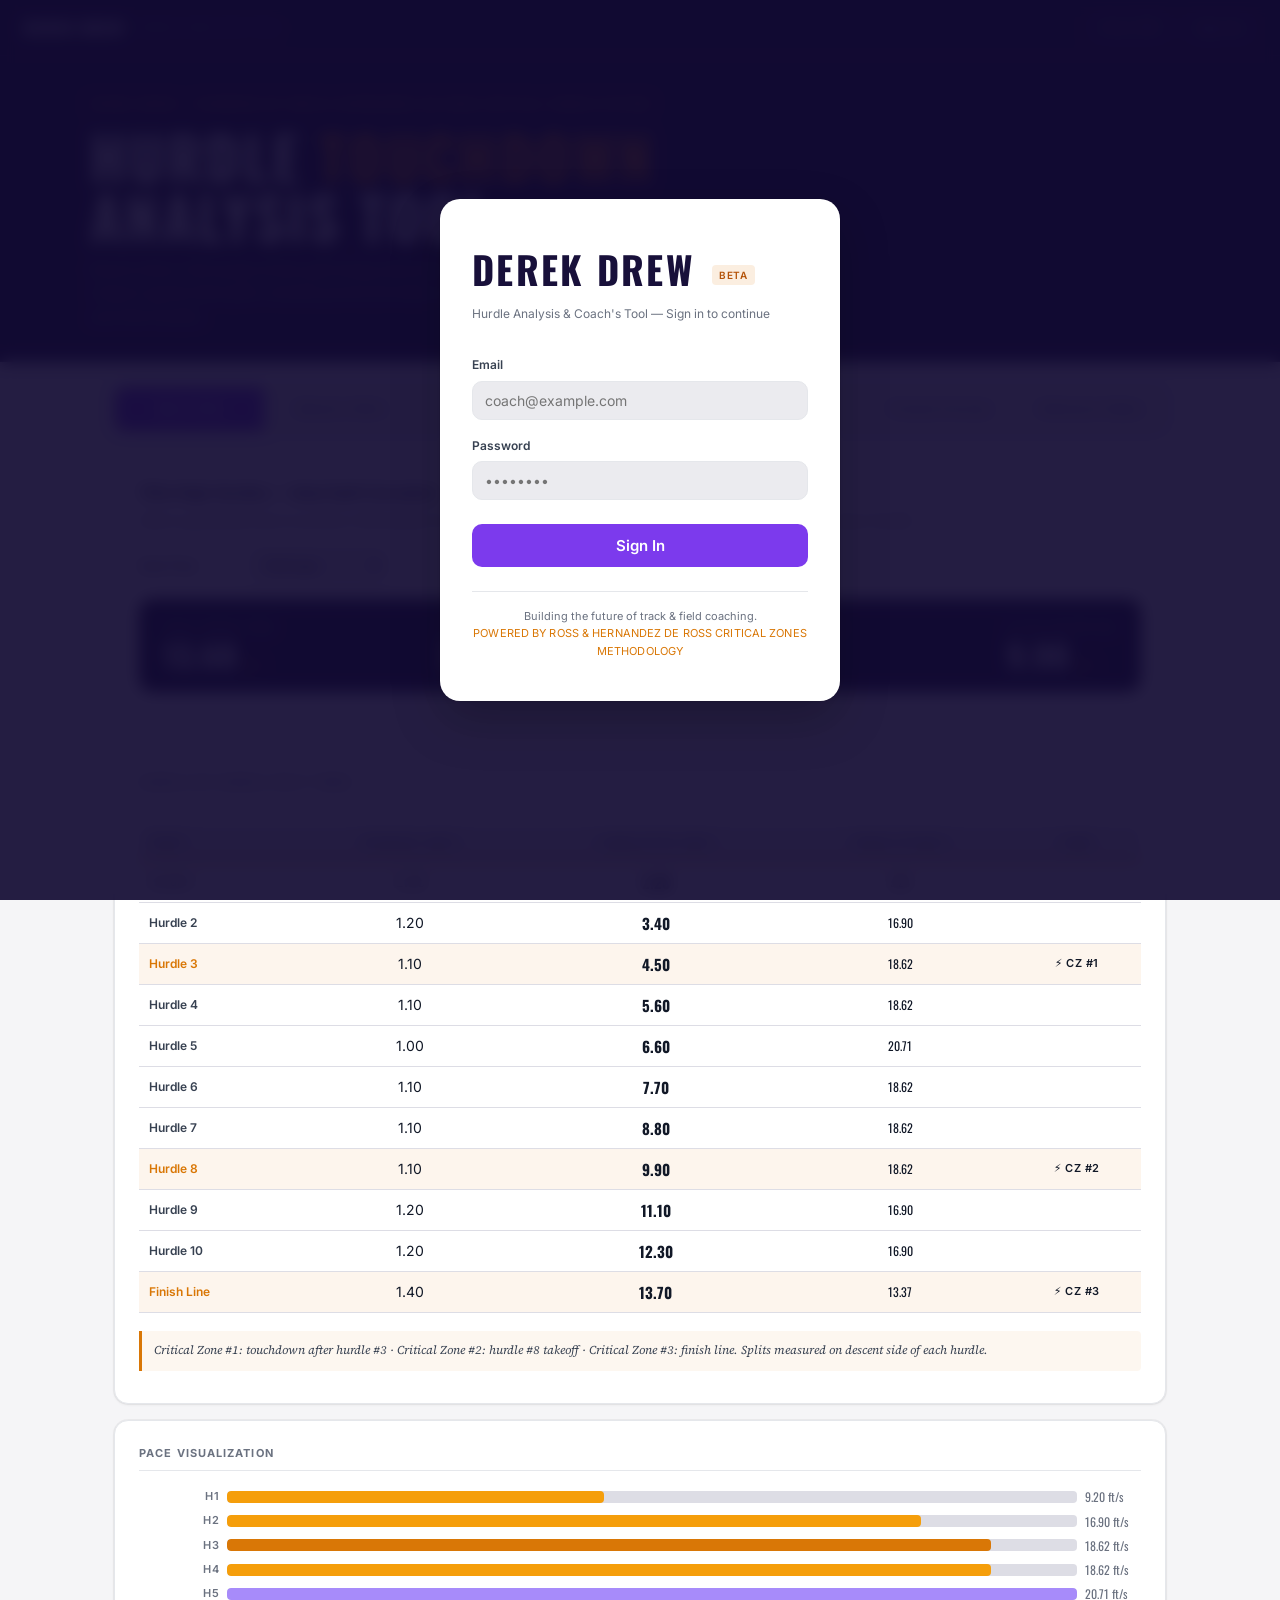
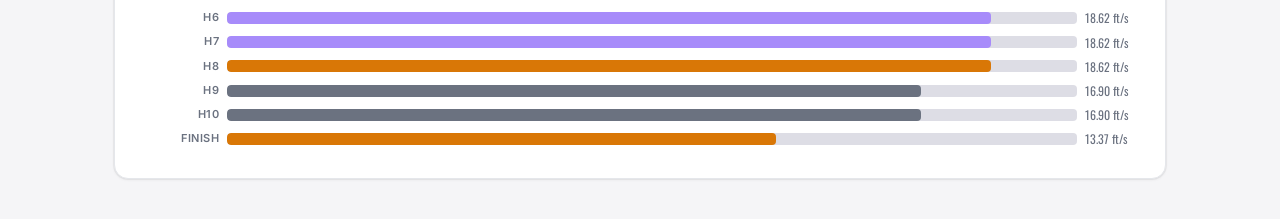
==== commit 63941c30: "Tasks 5–8: visual rebuild, interaction states, landing page, form usability Task 5 — Visual rebuild " ====
--- a/index.html
+++ b/index.html
@@ -5,7 +5,8 @@
 <meta name="viewport" content="width=device-width, initial-scale=1.0">
 <title>Derek Drew — Hurdle Critical Zones & Touchdown Time Tool</title>
 <link rel="preconnect" href="https://fonts.googleapis.com">
-<link href="https://fonts.googleapis.com/css2?family=Oswald:wght@300;400;500;600;700&family=Source+Serif+4:ital,wght@0,300;0,400;0,600;1,300;1,400&display=swap" rel="stylesheet">
+<link rel="preconnect" href="https://fonts.gstatic.com" crossorigin>
+<link href="https://fonts.googleapis.com/css2?family=Inter:wght@400;500;600;700&family=Oswald:wght@300;400;500;600;700&family=Source+Serif+4:ital,wght@0,300;0,400;0,600;1,300;1,400&display=swap" rel="stylesheet">
 <link rel="stylesheet" href="ds/tokens.css">
 <link rel="stylesheet" href="ds/components.css">
 </head>
@@ -388,6 +389,7 @@
 </div><!-- /container -->
 </main>
 
+<div id="toast-container" aria-live="polite" aria-atomic="false"></div>
 <script src="ds/components.js"></script>
 <script>
 // ═══════════════════════════════════════════════════════════════════
@@ -544,11 +546,21 @@
 function getTargetTime(selectId, customId) {
   const sel = document.getElementById(selectId).value;
   if (sel === 'custom') {
-    document.getElementById(customId).style.display='inline-block';
-    const v = parseFloat(document.getElementById(customId).value);
+    const input = document.getElementById(customId);
+    input.style.display = 'inline-block';
+    const v = parseFloat(input.value);
+    if (!isNaN(v)) {
+      const min = parseFloat(input.min), max = parseFloat(input.max);
+      if (v < min || v > max) {
+        showFieldMessage(customId, `Enter a value between ${min}–${max} sec.`, 'warning');
+        return null;
+      }
+      clearFieldMessage(customId);
+    }
     return isNaN(v) ? null : v;
   }
-  document.getElementById(customId).style.display='none';
+  document.getElementById(customId).style.display = 'none';
+  clearFieldMessage(customId);
   return parseFloat(sel);
 }
 
@@ -738,7 +750,26 @@
   return event === '300h' ? 9 : 11;
 }
 
-function raSetEvent(ev) {
+function raSetEvent(ev, force) {
+  if (!force && raEntries.length > 0 && ev !== raEvent) {
+    const prevEntries = raEntries.slice();
+    const prevEvent = raEvent;
+    const prevNextId = raNextId;
+    raEntries = [];
+    raNextId = 0;
+    _raApplyEvent(ev);
+    showToast('Event changed — entries cleared.', 'warn', 'Undo', () => {
+      raEntries = prevEntries;
+      raNextId = prevNextId;
+      _raApplyEvent(prevEvent);
+    });
+    return;
+  }
+  if (ev !== raEvent) { raEntries = []; raNextId = 0; }
+  _raApplyEvent(ev);
+}
+
+function _raApplyEvent(ev) {
   raEvent = ev;
   document.querySelectorAll('#panel-4 .sub-tab').forEach((t,i) => {
     const isActive = ['110m','100w','300h','400m'][i] === ev;
@@ -749,12 +780,18 @@
   sel.innerHTML = RA_TARGETS[ev].map(o =>
     `<option value="${o.v}"${o.l.includes('default')?' selected':''}>${o.l}</option>`
   ).join('');
-  raEntries = [];
-  raNextId = 0;
-  document.getElementById('raAddBtn').style.opacity = '1';
-  document.getElementById('raAddBtn').style.pointerEvents = 'auto';
+  _raUpdateAddBtn();
   raRenderCards();
   raRender();
+}
+
+function _raUpdateAddBtn() {
+  const btn = document.getElementById('raAddBtn');
+  if (!btn) return;
+  const full = raEntries.length >= RA_MAX;
+  btn.disabled = full;
+  btn.setAttribute('aria-disabled', full ? 'true' : 'false');
+  btn.title = full ? 'Maximum 4 entries reached — remove one to add another' : '';
 }
 
 function raAddEntry() {
@@ -764,25 +801,32 @@
   raEntries.push({ id, label: `Entry ${id+1}`, times: Array(count).fill(null) });
   raRenderCards();
   raRender();
-  document.getElementById('raAddBtn').style.opacity = raEntries.length >= RA_MAX ? '0.4' : '1';
-  document.getElementById('raAddBtn').style.pointerEvents = raEntries.length >= RA_MAX ? 'none' : 'auto';
+  _raUpdateAddBtn();
 }
 
 function raRemoveEntry(id) {
   raEntries = raEntries.filter(e => e.id !== id);
   raRenderCards();
   raRender();
-  document.getElementById('raAddBtn').style.opacity = '1';
-  document.getElementById('raAddBtn').style.pointerEvents = 'auto';
+  _raUpdateAddBtn();
 }
 
 function raClearAll() {
+  if (raEntries.length === 0) return;
+  const prev = raEntries.slice();
+  const prevId = raNextId;
   raEntries = [];
   raNextId = 0;
   raRenderCards();
   document.getElementById('raResults').innerHTML = '';
-  document.getElementById('raAddBtn').style.opacity = '1';
-  document.getElementById('raAddBtn').style.pointerEvents = 'auto';
+  _raUpdateAddBtn();
+  showToast('All entries cleared.', 'warn', 'Undo', () => {
+    raEntries = prev;
+    raNextId = prevId;
+    raRenderCards();
+    raRender();
+    _raUpdateAddBtn();
+  });
 }
 
 function raUpdateLabel(id, val) {
@@ -1341,18 +1385,42 @@
 }
 
 function doLogin() {
-  const email    = document.getElementById('loginEmail').value.trim().toLowerCase();
-  const password = document.getElementById('loginPass').value;
-  const errorEl  = document.getElementById('loginError');
-  const user = DEMO_USERS.find(u => u.email === email && u.password === password);
-  if (user) {
-    grantAccess(user.name, 'user');
-    errorEl.style.display = 'none';
-  } else {
+  const emailEl = document.getElementById('loginEmail');
+  const passEl  = document.getElementById('loginPass');
+  const errorEl = document.getElementById('loginError');
+  const btn     = document.querySelector('.login-btn');
+  const email   = emailEl.value.trim().toLowerCase();
+  const password = passEl.value;
+
+  emailEl.classList.remove('input-error');
+  passEl.classList.remove('input-error');
+  errorEl.style.display = 'none';
+
+  const emailRx = /^[^\s@]+@[^\s@]+\.[^\s@]+$/;
+  if (!emailRx.test(email)) {
+    emailEl.classList.add('input-error');
+    errorEl.textContent = 'Please enter a valid email address.';
     errorEl.style.display = 'block';
-    document.getElementById('loginPass').value = '';
-    document.getElementById('loginPass').focus();
-  }
+    emailEl.focus();
+    return;
+  }
+
+  btn.disabled = true;
+  btn.textContent = 'Signing in…';
+
+  setTimeout(() => {
+    const user = DEMO_USERS.find(u => u.email === email && u.password === password);
+    btn.disabled = false;
+    btn.textContent = 'Sign In';
+    if (user) {
+      grantAccess(user.name, 'user');
+    } else {
+      passEl.classList.add('input-error');
+      errorEl.textContent = 'Incorrect email or password. Please try again.';
+      errorEl.style.display = 'block';
+      passEl.focus();
+    }
+  }, 400);
 }
 
 function doLogout() {
@@ -1384,7 +1452,52 @@
 render300hTable();
 buildConvRefTable();
 updateConfig();
-raSetEvent('110m');
+raSetEvent('110m', true);
+
+// ── Toast system ─────────────────────────────────────────────────────
+function showToast(msg, type, action, onAction, duration) {
+  duration = duration ?? 4500;
+  const container = document.getElementById('toast-container');
+  const el = document.createElement('div');
+  el.className = 'toast' + (type ? ' toast-' + type : '');
+  el.innerHTML = `<span class="toast-msg">${msg}</span>` +
+    (action ? `<button class="toast-action">${action}</button>` : '') +
+    `<button class="toast-close" aria-label="Dismiss">×</button>`;
+  container.appendChild(el);
+  let timer;
+  const dismiss = () => {
+    clearTimeout(timer);
+    el.classList.add('removing');
+    el.addEventListener('animationend', () => el.remove(), { once: true });
+  };
+  if (action && onAction) {
+    el.querySelector('.toast-action').addEventListener('click', () => { onAction(); dismiss(); });
+  }
+  el.querySelector('.toast-close').addEventListener('click', dismiss);
+  timer = setTimeout(dismiss, duration);
+}
+
+// ── Field validation helpers ─────────────────────────────────────────
+function showFieldMessage(inputId, msg, type) {
+  const input = document.getElementById(inputId);
+  if (!input) return;
+  input.classList.toggle('input-error', type === 'error');
+  let msgEl = input.parentElement.querySelector('.field-error, .field-warning');
+  if (!msgEl) {
+    msgEl = document.createElement('div');
+    input.parentElement.appendChild(msgEl);
+  }
+  msgEl.className = type === 'error' ? 'field-error visible' : 'field-warning visible';
+  msgEl.textContent = msg;
+}
+
+function clearFieldMessage(inputId) {
+  const input = document.getElementById(inputId);
+  if (!input) return;
+  input.classList.remove('input-error');
+  const msgEl = input.parentElement.querySelector('.field-error, .field-warning');
+  if (msgEl) { msgEl.classList.remove('visible'); }
+}
 </script>
 </body>
 </html>
--- a/ds/tokens.css
+++ b/ds/tokens.css
@@ -1,44 +1,62 @@
 :root {
-  /* ── Palette ── */
-  --bg: #f0ecf8;
-  --bg2: #e6e0f4;
-  --bg3: #d9d0ed;
+  /* ── Surfaces — neutral, not purple-tinted ── */
+  --bg: #f5f5f7;
+  --bg2: #ebebef;
+  --bg3: #dddde5;
   --card: #ffffff;
-  --header: #2d1b6e;
-  --ink: #1a1035;
-  --ink2: #3d2d6a;
-  --ink3: #6b5b8a;
-  --purple: #4c2fa0;
-  --purple2: #3b2280;
-  --gold: #c4900a;
-  --gold2: #a87408;
-  --violet: #7c5cbf;
-  --border: #c4b8e0;
-  --border2: #a090c8;
-  --text: #1a1035;
+
+  /* ── Brand — single clean violet ── */
+  --header: #18103a;
+  --purple: #7c3aed;
+  --purple2: #6d28d9;
+  --brand-ring: rgba(124,58,237,0.22);
+
+  /* ── Gold — critical data accents only ── */
+  --gold: #d97706;
+  --gold2: #b45309;
+  --gold-accent: #f59e0b;
+  --gold-dim: rgba(217,119,6,0.1);
 
   /* ── Status ── */
-  --green: #15803d;
-  --green-light: #86efac;
-  --green-mid: #3ecf6e;
+  --green: #059669;
+  --green-light: #ecfdf5;
+  --green-mid: #10b981;
   --red: #dc2626;
-  --red-light: #e06060;
-  --amber: #f59e0b;
-  --gold-accent: #d4a017;
+  --red-light: #fef2f2;
+  --red-mid: #f87171;
+  --amber: #d97706;
+  --amber-light: #fffbeb;
+
+  /* ── Violet for pace bars / accents ── */
+  --violet: #7c3aed;
   --violet-light: #a78bfa;
+
+  /* ── Text ── */
+  --ink: #111827;
+  --ink2: #374151;
+  --ink3: #6b7280;
+  --ink4: #9ca3af;
+  --text: #111827;
+
+  /* ── Borders ── */
+  --border: #e5e7eb;
+  --border2: #d1d5db;
 
   /* ── Typography ── */
   --display: 'Oswald', sans-serif;
+  --body: 'Inter', system-ui, -apple-system, sans-serif;
   --serif: 'Source Serif 4', Georgia, serif;
-  --size-2xs: 9px;
-  --size-xs: 10px;
-  --size-sm: 11px;
-  --size-base: 13px;
+
+  /* ── Type scale ── */
+  --size-2xs: 10px;
+  --size-xs: 11px;
+  --size-sm: 12px;
+  --size-base: 14px;
   --size-md: 15px;
   --size-lg: 18px;
-  --size-xl: 24px;
-  --size-2xl: 26px;
-  --size-3xl: 28px;
+  --size-xl: 22px;
+  --size-2xl: 28px;
+  --size-3xl: 38px;
 
   /* ── Spacing ── */
   --sp-1: 4px;
@@ -46,15 +64,20 @@
   --sp-3: 12px;
   --sp-4: 16px;
   --sp-5: 20px;
+  --sp-6: 24px;
 
   /* ── Border radius ── */
-  --r-xs: 1px;
-  --r-sm: 2px;
-  --r-md: 4px;
-  --r-lg: 6px;
-  --r-xl: 12px;
+  --r-xs: 2px;
+  --r-sm: 4px;
+  --r-md: 6px;
+  --r-lg: 10px;
+  --r-xl: 14px;
+  --r-2xl: 20px;
 
-  /* ── Shadows ── */
-  --shadow-card: 0 2px 8px rgba(76,47,160,0.08);
-  --shadow-modal: 0 20px 60px rgba(0,0,0,0.4);
+  /* ── Shadows — subtle ring + blur ── */
+  --shadow-xs: 0 1px 2px rgba(0,0,0,0.04);
+  --shadow-card: 0 1px 3px rgba(0,0,0,0.06), 0 0 0 1px rgba(0,0,0,0.04);
+  --shadow-md: 0 4px 16px rgba(0,0,0,0.08), 0 0 0 1px rgba(0,0,0,0.04);
+  --shadow-modal: 0 20px 50px rgba(0,0,0,0.22), 0 0 0 1px rgba(0,0,0,0.06);
+  --shadow-focus: 0 0 0 3px var(--brand-ring);
 }
--- a/ds/components.css
+++ b/ds/components.css
@@ -1,192 +1,229 @@
 /* ── Reset ── */
 *{box-sizing:border-box;margin:0;padding:0}
-body{background:var(--bg);color:var(--ink);font-family:var(--serif);font-size:15px;line-height:1.6;min-height:100vh}
+body{background:var(--bg);color:var(--ink);font-family:var(--body);font-size:var(--size-base);line-height:1.6;min-height:100vh}
 
 /* ── Skip link ── */
-.skip-link{position:absolute;left:-9999px;top:0;z-index:99999;background:var(--purple);color:#ffffff;font-family:var(--display);font-size:14px;font-weight:600;letter-spacing:0.1em;text-transform:uppercase;padding:10px 20px;text-decoration:none;border-radius:0 0 var(--r-md) 0}
+.skip-link{position:absolute;left:-9999px;top:0;z-index:99999;background:var(--purple);color:#fff;font-family:var(--body);font-size:13px;font-weight:600;padding:10px 20px;text-decoration:none;border-radius:0 0 var(--r-md) 0}
 .skip-link:focus{left:0}
-body::before{content:'';position:fixed;inset:0;background-image:url("data:image/svg+xml,%3Csvg xmlns='http://www.w3.org/2000/svg' width='200' height='200'%3E%3Cfilter id='n'%3E%3CfeTurbulence type='fractalNoise' baseFrequency='0.9' numOctaves='4' stitchTiles='stitch'/%3E%3C/filter%3E%3Crect width='200' height='200' filter='url(%23n)' opacity='0.04'/%3E%3C/svg%3E");pointer-events:none;z-index:1000;opacity:0.5}
 
 /* ── Header ── */
-.site-header{background:var(--header);padding:0 1.5rem;height:56px;display:flex;align-items:center;justify-content:space-between;border-bottom:3px solid var(--gold)}
-.logo{font-family:var(--display);font-size:18px;font-weight:700;letter-spacing:0.1em;text-transform:uppercase;color:var(--gold);display:flex;align-items:center;gap:10px}
-.logo-sub{font-size:var(--size-xs);font-weight:300;letter-spacing:0.16em;color:rgba(255,255,255,0.6);text-transform:uppercase;font-family:var(--display)}
-.header-nav{display:flex;align-items:center;gap:10px}
-.header-user{font-family:var(--display);font-size:var(--size-sm);letter-spacing:0.06em;color:rgba(255,255,255,0.6)}
-.powered-by{color:var(--gold2);font-style:normal;font-family:var(--display);letter-spacing:0.06em;font-size:var(--size-xs)}
+.site-header{background:var(--header);padding:0 1.5rem;height:56px;display:flex;align-items:center;justify-content:space-between;border-bottom:1px solid rgba(255,255,255,0.07)}
+.logo{font-family:var(--display);font-size:17px;font-weight:700;letter-spacing:0.06em;text-transform:uppercase;color:#fff;display:flex;align-items:center;gap:10px}
+.logo-sub{font-size:var(--size-xs);font-weight:400;letter-spacing:0.06em;color:rgba(255,255,255,0.35);text-transform:uppercase;font-family:var(--body)}
+.header-nav{display:flex;align-items:center;gap:8px}
+.header-user{font-family:var(--body);font-size:var(--size-sm);color:rgba(255,255,255,0.45)}
+.powered-by{color:var(--gold);font-style:normal;font-family:var(--body);letter-spacing:0.01em;font-size:var(--size-xs)}
 
 /* ── Hero ── */
-.hero{background:var(--header);padding:2rem 1.5rem 1.5rem;border-bottom:3px solid var(--gold)}
+.hero{background:var(--header);padding:2.5rem 1.5rem 2rem;border-bottom:1px solid rgba(255,255,255,0.07)}
 .hero-inner{max-width:1100px;margin:0 auto}
-.hero-kicker{font-family:var(--display);font-size:var(--size-xs);font-weight:400;letter-spacing:0.2em;text-transform:uppercase;color:var(--gold);margin-bottom:8px}
-.hero-title{font-family:var(--display);font-weight:700;font-size:clamp(32px,5vw,60px);line-height:1;text-transform:uppercase;letter-spacing:0.04em;color:var(--gold);margin-bottom:8px}
-.hero-title em{color:#f8f5ef;font-style:normal}
-.hero-desc{font-size:var(--size-base);color:rgba(255,255,255,0.7);max-width:600px;line-height:1.7;font-style:italic}
+.hero-kicker{font-family:var(--body);font-size:var(--size-xs);font-weight:600;letter-spacing:0.12em;text-transform:uppercase;color:var(--gold);margin-bottom:12px;opacity:0.9}
+.hero-title{font-family:var(--display);font-weight:700;font-size:clamp(32px,5vw,60px);line-height:1;text-transform:uppercase;letter-spacing:0.04em;color:#fff;margin-bottom:12px}
+.hero-title em{color:var(--gold);font-style:normal}
+.hero-desc{font-size:var(--size-base);color:rgba(255,255,255,0.5);max-width:600px;line-height:1.7;font-family:var(--serif);font-style:italic}
 
 /* ── Layout ── */
 .container{max-width:1100px;margin:0 auto;padding:1.5rem}
 .overflow-x{overflow-x:auto}
 
 /* ── Buttons ── */
-.btn{font-family:var(--display);font-size:var(--size-sm);font-weight:600;letter-spacing:0.1em;text-transform:uppercase;border-radius:var(--r-md);cursor:pointer;transition:all 0.15s}
-.btn-primary{background:var(--purple);color:#ffffff;border:none;padding:8px 16px;font-size:var(--size-base)}
+.btn{font-family:var(--body);font-size:var(--size-sm);font-weight:600;border-radius:var(--r-md);cursor:pointer;transition:all 0.14s;display:inline-flex;align-items:center;gap:6px;line-height:1}
+.btn-primary{background:var(--purple);color:#fff;border:none;padding:8px 16px}
 .btn-primary:hover{background:var(--purple2)}
-.btn-primary:focus-visible{outline:3px solid var(--gold);outline-offset:2px}
-.btn-ghost{background:transparent;color:var(--ink3);border:1px solid var(--border);padding:8px 14px}
-.btn-ghost:hover{background:var(--bg3);color:var(--purple)}
-.btn-ghost:focus-visible{outline:3px solid var(--purple);outline-offset:2px}
-.btn-header{background:transparent;border:1px solid rgba(255,255,255,0.3);color:rgba(255,255,255,0.7);font-family:var(--display);font-size:var(--size-sm);letter-spacing:0.1em;text-transform:uppercase;padding:5px 12px;border-radius:var(--r-sm);cursor:pointer;transition:all 0.15s}
-.btn-header:hover{border-color:var(--gold);color:var(--gold)}
-.btn-header:focus-visible{outline:3px solid var(--gold);outline-offset:2px}
-.btn-icon{background:none;border:none;color:var(--ink3);cursor:pointer;font-size:var(--size-lg);margin-left:8px;flex-shrink:0;padding:4px;min-width:32px;min-height:32px;border-radius:var(--r-sm)}
-.btn-icon:hover{color:var(--red)}
-.btn-icon:focus-visible{outline:3px solid var(--purple);outline-offset:2px}
+.btn-primary:focus-visible{outline:none;box-shadow:var(--shadow-focus)}
+.btn-primary:disabled,.btn-primary[aria-disabled="true"]{opacity:0.45;cursor:not-allowed;pointer-events:none}
+.btn-ghost{background:transparent;color:var(--ink3);border:1px solid var(--border2);padding:8px 14px}
+.btn-ghost:hover{background:var(--bg3);color:var(--ink);border-color:var(--border2)}
+.btn-ghost:focus-visible{outline:none;box-shadow:var(--shadow-focus)}
+.btn-header{background:transparent;border:1px solid rgba(255,255,255,0.18);color:rgba(255,255,255,0.55);font-family:var(--body);font-size:var(--size-sm);font-weight:500;padding:5px 12px;border-radius:var(--r-md);cursor:pointer;transition:all 0.14s}
+.btn-header:hover{border-color:rgba(255,255,255,0.4);color:#fff}
+.btn-header:focus-visible{outline:none;box-shadow:0 0 0 3px rgba(255,255,255,0.25)}
+.btn-icon{background:none;border:none;color:var(--ink4);cursor:pointer;font-size:var(--size-lg);margin-left:8px;flex-shrink:0;padding:4px;min-width:32px;min-height:32px;border-radius:var(--r-sm);transition:color 0.12s,background 0.12s}
+.btn-icon:hover{color:var(--red);background:var(--bg2)}
+.btn-icon:focus-visible{outline:none;box-shadow:var(--shadow-focus)}
 
 /* ── Tool tabs ── */
-.tool-tabs{display:flex;gap:0;margin-bottom:1.5rem;border:1px solid var(--border2);border-radius:var(--r-lg);overflow:hidden;background:var(--bg2)}
-.tool-tab{flex:1;padding:11px 16px;font-family:var(--display);font-size:var(--size-base);font-weight:500;letter-spacing:0.08em;text-transform:uppercase;border:none;background:transparent;color:var(--ink3);cursor:pointer;border-right:1px solid var(--border);transition:all 0.15s;text-align:center;min-height:44px}
+.tool-tabs{display:flex;gap:0;margin-bottom:1.5rem;border:1px solid var(--border);border-radius:var(--r-lg);overflow:hidden;background:var(--bg2)}
+.tool-tab{flex:1;padding:11px 10px;font-family:var(--body);font-size:var(--size-sm);font-weight:500;border:none;background:transparent;color:var(--ink3);cursor:pointer;border-right:1px solid var(--border);transition:background 0.13s,color 0.13s;text-align:center;min-height:44px}
 .tool-tab:last-child{border-right:none}
-.tool-tab.active{background:var(--purple);color:#ffffff}
-.tool-tab:hover:not(.active){background:var(--bg3);color:var(--purple)}
-.tool-tab:focus-visible{outline:3px solid var(--gold);outline-offset:-3px;z-index:1;position:relative}
+.tool-tab.active{background:var(--purple);color:#fff;font-weight:600}
+.tool-tab:hover:not(.active){background:var(--bg3);color:var(--ink)}
+.tool-tab:focus-visible{outline:none;box-shadow:inset 0 0 0 2px var(--purple);z-index:1;position:relative}
 .tool-panel{display:none}
 .tool-panel.active{display:block}
 
-/* ── Section header ── */
-.section-head{font-family:var(--display);font-size:var(--size-sm);font-weight:600;letter-spacing:0.18em;text-transform:uppercase;color:var(--purple);border-bottom:2px solid var(--gold);padding-bottom:6px;margin-bottom:1rem}
+/* ── Section head ── */
+.section-head{font-family:var(--body);font-size:var(--size-xs);font-weight:700;letter-spacing:0.1em;text-transform:uppercase;color:var(--ink3);border-bottom:1px solid var(--border);padding-bottom:8px;margin-bottom:1rem}
 
 /* ── Card ── */
-.card{background:var(--card);border:1px solid var(--border);border-radius:var(--r-lg);padding:1.25rem;margin-bottom:1rem;box-shadow:var(--shadow-card)}
-.card-title{font-family:var(--display);font-size:14px;font-weight:600;letter-spacing:0.08em;text-transform:uppercase;color:var(--header);margin-bottom:4px}
-.card-desc{font-size:12px;color:var(--ink3);font-style:italic;margin-bottom:1rem;line-height:1.6}
+.card{background:var(--card);border:1px solid var(--border);border-radius:var(--r-xl);padding:1.5rem;margin-bottom:1rem;box-shadow:var(--shadow-card)}
+.card-title{font-family:var(--body);font-size:var(--size-md);font-weight:600;letter-spacing:-0.01em;color:var(--ink);margin-bottom:4px}
+.card-desc{font-size:var(--size-base);color:var(--ink3);font-family:var(--serif);font-style:italic;margin-bottom:1rem;line-height:1.65}
 
 /* ── Form controls ── */
 .ctrl-row{display:flex;align-items:center;gap:10px;flex-wrap:wrap;margin-bottom:10px}
-.ctrl-label{font-family:var(--display);font-size:var(--size-sm);font-weight:600;letter-spacing:0.1em;text-transform:uppercase;color:var(--ink3);min-width:100px}
-.ctrl-unit{font-family:var(--display);font-size:var(--size-sm);color:var(--ink3);letter-spacing:0.06em}
-select,input[type=number]{background:var(--bg2);border:1px solid var(--border2);color:var(--ink);font-family:var(--serif);font-size:var(--size-base);padding:6px 10px;border-radius:var(--r-sm);outline:none;transition:border-color 0.15s}
-select:focus-visible,input[type=number]:focus-visible{border-color:var(--gold);outline:3px solid rgba(196,144,10,0.4);outline-offset:1px}
-input[type=number]{width:90px}
+.ctrl-label{font-family:var(--body);font-size:var(--size-sm);font-weight:600;color:var(--ink2);min-width:100px}
+.ctrl-unit{font-family:var(--body);font-size:var(--size-sm);color:var(--ink3)}
+select,input[type=number]{background:var(--bg2);border:1px solid var(--border2);color:var(--ink);font-family:var(--body);font-size:var(--size-base);padding:7px 10px;border-radius:var(--r-md);outline:none;transition:border-color 0.14s,box-shadow 0.14s}
+select:focus-visible,input[type=number]:focus-visible{border-color:var(--purple);box-shadow:var(--shadow-focus);outline:none}
+input[type=number]{width:96px}
+input.input-error{border-color:var(--red)!important;box-shadow:0 0 0 3px rgba(220,38,38,0.16)!important}
+.field-error,.field-warning{font-family:var(--body);font-size:var(--size-xs);margin-top:4px;padding:4px 8px;border-radius:var(--r-sm);display:none}
+.field-error{color:var(--red);background:var(--red-light)}
+.field-warning{color:var(--amber);background:var(--amber-light)}
+.field-error.visible,.field-warning.visible{display:block}
 
 /* ── Result banner ── */
-.result-banner{background:var(--purple);border-radius:var(--r-sm);padding:1rem 1.25rem;margin:1rem 0;display:flex;align-items:center;justify-content:space-between;flex-wrap:wrap;gap:8px}
-.result-label{font-family:var(--display);font-size:var(--size-sm);font-weight:400;letter-spacing:0.12em;text-transform:uppercase;color:rgba(255,255,255,0.7)}
-.result-value{font-family:var(--display);font-size:var(--size-3xl);font-weight:700;color:#ffffff;letter-spacing:0.04em}
-.result-unit{font-family:var(--display);font-size:14px;color:var(--gold);font-weight:400;margin-left:4px}
-.result-sub{font-size:12px;color:#8a7a65;font-style:italic}
+.result-banner{background:var(--header);border-radius:var(--r-xl);padding:20px 24px;margin:1rem 0;display:flex;align-items:center;justify-content:space-between;flex-wrap:wrap;gap:12px}
+.result-label{font-family:var(--body);font-size:var(--size-xs);font-weight:600;letter-spacing:0.08em;text-transform:uppercase;color:rgba(255,255,255,0.45)}
+.result-value{font-family:var(--display);font-size:32px;font-weight:700;color:#fff;letter-spacing:0.02em;line-height:1.1}
+.result-unit{font-family:var(--body);font-size:var(--size-sm);color:var(--gold);font-weight:500;margin-left:4px}
+.result-sub{font-size:var(--size-xs);color:rgba(255,255,255,0.35)}
 
 /* ── Hurdle table ── */
 .hurdle-table{width:100%;border-collapse:collapse;font-size:var(--size-base);margin:10px 0}
-.hurdle-table th{font-family:var(--display);font-size:var(--size-xs);letter-spacing:0.1em;text-transform:uppercase;color:var(--ink3);padding:7px 10px;border-bottom:2px solid var(--gold);text-align:center;background:var(--bg2)}
+.hurdle-table th{font-family:var(--body);font-size:var(--size-xs);font-weight:700;letter-spacing:0.06em;text-transform:uppercase;color:var(--ink3);padding:8px 10px;border-bottom:2px solid var(--gold);text-align:center;background:var(--bg2)}
 .hurdle-table th:first-child{text-align:left}
-.hurdle-table td{padding:7px 10px;border-bottom:1px solid var(--bg3);text-align:center;color:var(--ink)}
-.hurdle-table td:first-child{text-align:left;font-weight:600;font-family:var(--display);font-size:12px;letter-spacing:0.04em;text-transform:uppercase}
-.hurdle-table tr:hover td{background:var(--bg2)}
-.hurdle-table tr.highlight td{background:rgba(196,144,10,0.10);color:var(--purple)}
+.hurdle-table td{padding:8px 10px;border-bottom:1px solid var(--bg3);text-align:center;color:var(--ink)}
+.hurdle-table td:first-child{text-align:left;font-weight:600;font-family:var(--body);font-size:var(--size-sm);color:var(--ink2)}
+.hurdle-table tr:hover td{background:var(--bg)}
+.hurdle-table tr.highlight td{background:rgba(217,119,6,0.07)}
 .hurdle-table tr.highlight td:first-child{color:var(--gold)}
 .t-time{font-family:var(--display);font-weight:600;font-size:14px}
-.t-interval{color:var(--ink3)}
-.t-speed{color:var(--violet);font-size:12px}
-.t-split{font-family:var(--display);font-weight:700;font-size:var(--size-md);color:var(--purple)}
-.t-diff{font-size:var(--size-sm);font-style:italic}
-.t-diff.over{color:var(--red)}
-.t-diff.under{color:var(--green)}
+.t-interval{color:var(--ink3);font-family:var(--body)}
+.t-speed{color:var(--violet);font-size:var(--size-sm);font-family:var(--display)}
+.t-split{font-family:var(--display);font-weight:700;font-size:var(--size-md);color:var(--ink)}
+.t-diff{font-size:var(--size-sm);font-family:var(--body)}
+.t-diff.over,.t-diff.slow{color:var(--red)}
+.t-diff.under,.t-diff.fast{color:var(--green-mid)}
 .t-diff.ok{color:var(--ink3)}
-.t-zone{font-family:var(--display);font-size:var(--size-xs);letter-spacing:0.08em;color:var(--red)}
+.t-zone{font-family:var(--body);font-size:var(--size-xs);font-weight:600;letter-spacing:0.04em;color:var(--gold)}
 
 /* ── Comparison grid ── */
 .compare-grid{display:grid;grid-template-columns:repeat(auto-fill,minmax(150px,1fr));gap:8px;margin:10px 0}
-.compare-cell{background:#1e1530;border:1px solid var(--border);border-radius:var(--r-sm);padding:10px;text-align:center}
-.compare-cell.best{background:rgba(124,58,237,0.10);border-color:var(--green)}
-.compare-cell .cc-label{font-family:var(--display);font-size:var(--size-xs);letter-spacing:0.1em;text-transform:uppercase;color:var(--ink3);margin-bottom:4px}
-.compare-cell .cc-time{font-family:var(--display);font-size:var(--size-lg);font-weight:700;color:var(--ink)}
-.compare-cell .cc-interval{font-size:var(--size-sm);color:var(--ink3)}
+.compare-cell{background:var(--header);border:1px solid rgba(255,255,255,0.08);border-radius:var(--r-md);padding:12px;text-align:center}
+.compare-cell.best{background:rgba(124,58,237,0.12);border-color:var(--green-mid)}
+.compare-cell .cc-label{font-family:var(--body);font-size:var(--size-xs);font-weight:600;letter-spacing:0.08em;text-transform:uppercase;color:rgba(255,255,255,0.45);margin-bottom:4px}
+.compare-cell .cc-time{font-family:var(--display);font-size:var(--size-lg);font-weight:700;color:#fff}
+.compare-cell .cc-interval{font-size:var(--size-sm);color:rgba(255,255,255,0.35)}
 
 /* ── Pace bars ── */
-.pace-bar-row{display:flex;align-items:center;gap:8px;margin-bottom:4px}
-.pace-bar-label{font-family:var(--display);font-size:var(--size-xs);letter-spacing:0.06em;text-transform:uppercase;color:var(--ink3);min-width:90px;text-align:right}
-.pace-bar-track{flex:1;height:14px;background:var(--bg3);border-radius:var(--r-sm);overflow:hidden}
-.pace-bar-fill{height:100%;border-radius:var(--r-sm);transition:width 0.4s ease}
-.pace-bar-val{font-family:var(--display);font-size:var(--size-sm);color:var(--ink2);min-width:50px}
+.pace-bar-row{display:flex;align-items:center;gap:8px;margin-bottom:5px}
+.pace-bar-label{font-family:var(--body);font-size:var(--size-xs);font-weight:600;letter-spacing:0.04em;text-transform:uppercase;color:var(--ink3);min-width:80px;text-align:right}
+.pace-bar-track{flex:1;height:12px;background:var(--bg3);border-radius:var(--r-sm);overflow:hidden}
+.pace-bar-fill{height:100%;border-radius:var(--r-sm);transition:width 0.5s cubic-bezier(0.4,0,0.2,1)}
+.pace-bar-val{font-family:var(--display);font-size:var(--size-sm);color:var(--ink3);min-width:56px}
 
 /* ── Entry form ── */
 .entry-grid{display:grid;grid-template-columns:repeat(auto-fill,minmax(180px,1fr));gap:8px;margin:10px 0}
-.entry-cell{background:var(--bg2);border:1px solid var(--border);border-radius:var(--r-sm);padding:10px}
-.entry-cell label{display:block;font-family:var(--display);font-size:var(--size-xs);letter-spacing:0.1em;text-transform:uppercase;color:var(--ink3);margin-bottom:4px}
-.entry-cell input{width:100%;background:var(--card);border:1px solid var(--border);color:var(--ink);font-family:var(--display);font-size:16px;font-weight:600;padding:6px 8px;border-radius:var(--r-sm);outline:none;text-align:center}
-.entry-cell input:focus-visible{border-color:var(--gold);outline:3px solid rgba(196,144,10,0.4);outline-offset:1px}
-.entry-cell input.filled{border-color:var(--gold);background:#fffbf0}
-.entry-cell .e-ideal{font-size:var(--size-sm);color:var(--ink3);margin-top:3px;font-style:italic}
-.entry-cell .e-status{font-size:var(--size-sm);margin-top:3px;font-family:var(--display);letter-spacing:0.06em;text-transform:uppercase}
-.e-fast{color:var(--green)}
+.entry-cell{background:var(--bg2);border:1px solid var(--border);border-radius:var(--r-md);padding:10px}
+.entry-cell label{display:block;font-family:var(--body);font-size:var(--size-xs);font-weight:600;letter-spacing:0.06em;text-transform:uppercase;color:var(--ink3);margin-bottom:4px}
+.entry-cell input{width:100%;background:var(--card);border:1px solid var(--border);color:var(--ink);font-family:var(--display);font-size:16px;font-weight:600;padding:6px 8px;border-radius:var(--r-sm);outline:none;text-align:center;transition:border-color 0.14s,box-shadow 0.14s}
+.entry-cell input:focus-visible{border-color:var(--purple);box-shadow:var(--shadow-focus)}
+.entry-cell input.filled{border-color:var(--gold);background:rgba(217,119,6,0.04)}
+.entry-cell .e-ideal{font-size:var(--size-xs);color:var(--ink4);margin-top:3px}
+.entry-cell .e-status{font-size:var(--size-xs);margin-top:3px;font-family:var(--body);font-weight:600;letter-spacing:0.04em;text-transform:uppercase}
+.e-fast{color:var(--green-mid)}
 .e-slow{color:var(--red)}
-.e-good{color:var(--gold2)}
-
-/* ── Formula display ── */
-.formula-box{background:#1e1530;color:#f8f5ef;border-radius:var(--r-sm);padding:1rem 1.25rem;margin:10px 0;font-family:var(--display);letter-spacing:0.06em}
-.formula-eq{font-size:var(--size-lg);font-weight:600;color:var(--gold);margin-bottom:4px}
-.formula-desc{font-size:var(--size-sm);color:rgba(255,255,255,0.6);font-style:normal;letter-spacing:0.1em;text-transform:uppercase}
+.e-good{color:var(--gold)}
+
+/* ── Formula box ── */
+.formula-box{background:var(--header);color:#f8f5ef;border-radius:var(--r-lg);padding:1rem 1.25rem;margin:10px 0;font-family:var(--body)}
+.formula-eq{font-family:var(--display);font-size:var(--size-lg);font-weight:600;color:var(--gold);margin-bottom:4px}
+.formula-desc{font-size:var(--size-xs);color:rgba(255,255,255,0.45);letter-spacing:0.03em}
 
 /* ── Note / callout ── */
-.note{background:rgba(196,144,10,0.07);border-left:3px solid var(--gold);padding:8px 12px;font-size:12px;color:var(--ink2);font-style:italic;border-radius:0 var(--r-sm) var(--r-sm) 0;margin:8px 0;line-height:1.6}
+.note{background:rgba(217,119,6,0.06);border-left:3px solid var(--gold);padding:10px 12px;font-size:var(--size-sm);color:var(--ink2);font-family:var(--serif);font-style:italic;border-radius:0 var(--r-sm) var(--r-sm) 0;margin:8px 0;line-height:1.65}
 
 /* ── Sub-tabs ── */
-.sub-tabs{display:flex;gap:4px;flex-wrap:wrap;margin-bottom:1rem}
-.sub-tab{padding:6px 14px;font-family:var(--display);font-size:var(--size-sm);letter-spacing:0.1em;text-transform:uppercase;border:1px solid var(--border2);background:transparent;color:var(--ink3);border-radius:var(--r-md);cursor:pointer;transition:all 0.12s;min-height:36px}
-.sub-tab.active{background:var(--purple);border-color:var(--purple2);color:#ffffff}
-.sub-tab:hover:not(.active){background:var(--bg3);color:var(--purple)}
-.sub-tab:focus-visible{outline:3px solid var(--gold);outline-offset:2px}
+.sub-tabs{display:flex;gap:6px;flex-wrap:wrap;margin-bottom:1rem}
+.sub-tab{padding:6px 14px;font-family:var(--body);font-size:var(--size-sm);font-weight:500;border:1px solid var(--border2);background:transparent;color:var(--ink3);border-radius:var(--r-md);cursor:pointer;transition:all 0.12s;min-height:36px}
+.sub-tab.active{background:var(--purple);border-color:var(--purple);color:#fff;font-weight:600}
+.sub-tab:hover:not(.active){background:var(--bg3);color:var(--ink)}
+.sub-tab:focus-visible{outline:none;box-shadow:var(--shadow-focus)}
 .sub-panel{display:none}
 .sub-panel.active{display:block}
 
 /* ── Login overlay ── */
-#loginOverlay{position:fixed;inset:0;background:var(--header);display:flex;align-items:center;justify-content:center;z-index:9999;padding:1rem}
-.login-box{background:#ffffff;border-radius:var(--r-xl);padding:2.5rem 2rem;width:100%;max-width:400px;box-shadow:var(--shadow-modal)}
-.login-logo{font-family:var(--display);font-size:var(--size-3xl);font-weight:700;letter-spacing:0.08em;text-transform:uppercase;color:var(--header);margin-bottom:4px}
-.login-sub{font-size:12px;color:var(--ink3);margin-bottom:2rem;font-style:italic}
+#loginOverlay{position:fixed;inset:0;background:rgba(18,10,50,0.92);backdrop-filter:blur(8px);display:flex;align-items:center;justify-content:center;z-index:9999;padding:1rem}
+.login-box{background:#fff;border-radius:var(--r-2xl);padding:2.5rem 2rem;width:100%;max-width:400px;box-shadow:var(--shadow-modal)}
+.login-logo{font-family:var(--display);font-size:var(--size-3xl);font-weight:700;letter-spacing:0.06em;text-transform:uppercase;color:var(--header);margin-bottom:4px}
+.login-sub{font-size:var(--size-sm);color:var(--ink3);margin-bottom:2rem;font-family:var(--body)}
 .login-field{margin-bottom:1rem}
-.login-field label{display:block;font-family:var(--display);font-size:var(--size-sm);font-weight:600;letter-spacing:0.1em;text-transform:uppercase;color:var(--ink3);margin-bottom:5px}
-.login-field input[type=email],.login-field input[type=password]{width:100%;background:var(--bg2);border:1.5px solid var(--border);color:var(--ink);font-family:var(--serif);font-size:14px;padding:10px 12px;border-radius:var(--r-lg);outline:none;transition:border-color 0.15s}
-.login-field input[type=email]:focus,.login-field input[type=password]:focus{border-color:var(--purple)}
-.login-btn{width:100%;background:var(--purple);color:#ffffff;border:none;font-family:var(--display);font-size:var(--size-md);font-weight:600;letter-spacing:0.1em;text-transform:uppercase;padding:12px;border-radius:var(--r-lg);cursor:pointer;margin-top:0.5rem;transition:background 0.15s}
+.login-field label{display:block;font-family:var(--body);font-size:var(--size-sm);font-weight:600;color:var(--ink2);margin-bottom:6px}
+.login-field input[type=email],.login-field input[type=password]{width:100%;background:var(--bg2);border:1.5px solid var(--border);color:var(--ink);font-family:var(--body);font-size:var(--size-base);padding:10px 12px;border-radius:var(--r-lg);outline:none;transition:border-color 0.14s,box-shadow 0.14s}
+.login-field input[type=email]:focus,.login-field input[type=password]:focus{border-color:var(--purple);box-shadow:var(--shadow-focus);outline:none}
+.login-field input.input-error{border-color:var(--red);box-shadow:0 0 0 3px rgba(220,38,38,0.16)}
+.login-btn{width:100%;background:var(--purple);color:#fff;border:none;font-family:var(--body);font-size:var(--size-md);font-weight:600;padding:12px;border-radius:var(--r-lg);cursor:pointer;margin-top:0.5rem;transition:background 0.14s,opacity 0.14s}
 .login-btn:hover{background:var(--purple2)}
-.login-btn:focus-visible{outline:3px solid var(--gold);outline-offset:2px}
-.login-error{font-size:12px;color:var(--red);margin-top:8px;display:none;text-align:center}
-.login-tagline{margin-top:1.5rem;font-size:var(--size-sm);color:var(--ink3);text-align:center;font-style:italic;border-top:1px solid var(--border);padding-top:1rem}
-.login-beta{display:inline-block;background:rgba(196,144,10,0.12);color:var(--gold2);font-family:var(--display);font-size:var(--size-2xs);letter-spacing:0.1em;padding:2px 7px;border-radius:var(--r-sm);margin-left:6px;vertical-align:middle}
+.login-btn:focus-visible{outline:none;box-shadow:var(--shadow-focus)}
+.login-btn:disabled{opacity:0.6;cursor:not-allowed}
+.login-error{font-size:var(--size-sm);color:var(--red);margin-top:12px;display:none;background:var(--red-light);padding:10px 12px;border-radius:var(--r-md);border:1px solid rgba(220,38,38,0.18)}
+.login-tagline{margin-top:1.5rem;font-size:var(--size-xs);color:var(--ink3);text-align:center;border-top:1px solid var(--border);padding-top:1rem;font-family:var(--body)}
+.login-beta{display:inline-block;background:rgba(217,119,6,0.12);color:var(--gold2);font-family:var(--body);font-size:var(--size-2xs);font-weight:600;letter-spacing:0.06em;padding:2px 7px;border-radius:var(--r-sm);margin-left:6px;vertical-align:middle}
 
 /* ── Conversion grid ── */
 .conv-grid{display:grid;grid-template-columns:1fr 1fr;gap:1rem;margin:1rem 0}
 .conv-result{background:var(--header);border-radius:var(--r-lg);padding:1rem 1.25rem;text-align:center}
-.conv-label{font-family:var(--display);font-size:var(--size-xs);letter-spacing:0.12em;text-transform:uppercase;color:rgba(255,255,255,0.6);margin-bottom:4px}
-.conv-value{font-family:var(--display);font-size:var(--size-2xl);font-weight:700;color:#ffffff}
-.conv-unit{font-size:var(--size-base);color:var(--gold);margin-left:3px}
+.conv-label{font-family:var(--body);font-size:var(--size-xs);font-weight:600;letter-spacing:0.08em;text-transform:uppercase;color:rgba(255,255,255,0.45);margin-bottom:4px}
+.conv-value{font-family:var(--display);font-size:var(--size-2xl);font-weight:700;color:#fff}
+.conv-unit{font-size:var(--size-sm);color:var(--gold);margin-left:3px}
 
 /* ── Empty state ── */
-.empty-state{text-align:center;padding:2rem;color:var(--ink3)}
-.empty-state-title{font-family:var(--display);font-size:14px;letter-spacing:0.1em;text-transform:uppercase;margin-bottom:6px}
-.empty-state-desc{font-size:12px;font-style:italic;color:var(--ink3)}
+.empty-state{text-align:center;padding:2.5rem 2rem;color:var(--ink3)}
+.empty-state-title{font-family:var(--body);font-size:var(--size-base);font-weight:600;color:var(--ink2);margin-bottom:6px}
+.empty-state-desc{font-size:var(--size-sm);color:var(--ink3)}
 
 /* ── Race Analyzer components ── */
-.ra-label-input{background:transparent;border:none;border-bottom:1px solid var(--border2);color:var(--ink);font-family:var(--display);font-size:16px;font-weight:600;letter-spacing:0.04em;width:100%;outline:none;padding:2px 0}
-.ra-label-input:focus-visible{border-bottom-color:var(--gold);outline:2px solid rgba(196,144,10,0.4);outline-offset:1px}
-.ra-cell{background:var(--bg2);border-radius:var(--r-md);padding:4px 3px;text-align:center}
-.ra-cell-label{font-family:var(--display);font-size:var(--size-2xs);letter-spacing:0.08em;text-transform:uppercase;color:var(--ink3);margin-bottom:2px}
+.ra-label-input{background:transparent;border:none;border-bottom:1.5px solid var(--border2);color:var(--ink);font-family:var(--body);font-size:15px;font-weight:600;width:100%;outline:none;padding:2px 0;transition:border-color 0.14s}
+.ra-label-input:focus-visible{border-bottom-color:var(--purple);outline:none}
+.ra-cell{background:var(--bg2);border-radius:var(--r-md);padding:4px 3px;text-align:center;transition:background 0.14s,border-color 0.14s;border:1px solid transparent}
+.ra-cell:focus-within{background:var(--bg);border-color:var(--purple)}
+.ra-cell-label{font-family:var(--body);font-size:var(--size-2xs);font-weight:700;letter-spacing:0.06em;text-transform:uppercase;color:var(--ink3);margin-bottom:2px}
 .ra-cell-input{width:100%;background:transparent;border:none;outline:none;font-family:var(--display);font-size:var(--size-base);font-weight:600;color:var(--ink);text-align:center;padding:0}
-.ra-cell-input:focus-visible{outline:2px solid var(--gold);border-radius:var(--r-xs)}
-.ra-cell-ideal{font-size:var(--size-2xs);color:var(--ink3);margin-top:1px}
-.summary-card{background:var(--header);border-radius:var(--r-lg);padding:12px}
-.summary-card-label{font-family:var(--display);font-size:var(--size-sm);letter-spacing:0.12em;text-transform:uppercase;color:rgba(255,255,255,0.6);margin-bottom:4px}
-.summary-card-value{font-family:var(--display);font-size:var(--size-xl);font-weight:700;color:#ffffff}
-.summary-card-unit{font-size:var(--size-base);font-weight:400;margin-left:4px}
-.summary-card-diff{font-size:var(--size-sm);font-family:var(--display);letter-spacing:0.06em;margin-top:3px}
+.ra-cell-input:focus-visible{outline:2px solid var(--purple);border-radius:var(--r-xs)}
+.ra-cell-ideal{font-size:var(--size-2xs);color:var(--ink4);margin-top:1px}
+.ra-entry-hint{font-size:var(--size-2xs);color:var(--ink4);margin-top:8px;font-style:italic;font-family:var(--body)}
+.summary-card{background:var(--header);border-radius:var(--r-lg);padding:14px}
+.summary-card-label{font-family:var(--body);font-size:var(--size-xs);font-weight:600;letter-spacing:0.08em;text-transform:uppercase;color:rgba(255,255,255,0.45);margin-bottom:4px}
+.summary-card-value{font-family:var(--display);font-size:var(--size-xl);font-weight:700;color:#fff}
+.summary-card-unit{font-size:var(--size-sm);font-weight:400;margin-left:4px}
+.summary-card-diff{font-size:var(--size-xs);font-family:var(--body);font-weight:600;margin-top:4px}
 .chart-bar-row{display:flex;align-items:center;gap:8px;margin-bottom:6px}
-.chart-bar-label{font-family:var(--display);font-size:var(--size-xs);letter-spacing:0.06em;text-transform:uppercase;color:var(--ink3);min-width:48px;text-align:right}
+.chart-bar-label{font-family:var(--body);font-size:var(--size-xs);font-weight:600;color:var(--ink3);min-width:48px;text-align:right}
 .chart-bar-group{flex:1;display:flex;flex-direction:column;gap:2px}
 .chart-bar-track{flex:1;height:8px;background:var(--bg3);border-radius:var(--r-xs)}
 .chart-bar-fill{height:100%;border-radius:var(--r-xs)}
-.chart-bar-val{font-size:var(--size-2xs);min-width:32px}
-.chart-entry-label{font-size:var(--size-2xs);min-width:36px;overflow:hidden;text-overflow:ellipsis;white-space:nowrap}
+.chart-bar-val{font-size:var(--size-2xs);min-width:36px;font-family:var(--body)}
+.chart-entry-label{font-size:var(--size-2xs);min-width:40px;overflow:hidden;text-overflow:ellipsis;white-space:nowrap;font-family:var(--body)}
+
+/* ── Skeletons ── */
+@keyframes shimmer{0%{background-position:-600px 0}100%{background-position:600px 0}}
+.skeleton{background:linear-gradient(90deg,var(--bg2) 25%,var(--bg3) 50%,var(--bg2) 75%);background-size:1200px 100%;animation:shimmer 1.6s infinite;border-radius:var(--r-sm)}
+.skeleton-line{height:14px;margin-bottom:8px}
+.skeleton-line.sm{height:10px;width:60%}
+.skeleton-banner{height:88px;border-radius:var(--r-xl);margin:1rem 0}
+.skeleton-table-row{height:36px;margin-bottom:4px}
+.skeleton-bar{height:12px;margin-bottom:5px;border-radius:var(--r-sm)}
+
+/* ── Toast notifications ── */
+@keyframes toastIn{from{opacity:0;transform:translateX(16px)}to{opacity:1;transform:translateX(0)}}
+@keyframes toastOut{from{opacity:1;transform:translateX(0)}to{opacity:0;transform:translateX(16px)}}
+#toast-container{position:fixed;bottom:24px;right:24px;z-index:99990;display:flex;flex-direction:column;gap:10px;pointer-events:none}
+.toast{background:var(--ink);color:#fff;font-family:var(--body);font-size:var(--size-sm);font-weight:500;padding:12px 14px;border-radius:var(--r-lg);box-shadow:var(--shadow-md);display:flex;align-items:center;gap:10px;max-width:360px;pointer-events:auto;animation:toastIn 0.22s ease}
+.toast.removing{animation:toastOut 0.2s ease forwards}
+.toast-warn{border-left:3px solid var(--gold)}
+.toast-success{border-left:3px solid var(--green-mid)}
+.toast-error{border-left:3px solid var(--red)}
+.toast-msg{flex:1;line-height:1.4}
+.toast-action{background:rgba(255,255,255,0.14);border:none;color:#fff;font-family:var(--body);font-size:var(--size-xs);font-weight:600;padding:4px 10px;border-radius:var(--r-sm);cursor:pointer;flex-shrink:0;transition:background 0.12s;white-space:nowrap}
+.toast-action:hover{background:rgba(255,255,255,0.24)}
+.toast-close{background:none;border:none;color:rgba(255,255,255,0.4);font-size:16px;cursor:pointer;padding:0 0 0 4px;line-height:1;flex-shrink:0;transition:color 0.12s}
+.toast-close:hover{color:#fff}
+
+/* ── Animations ── */
+@keyframes fadeIn{from{opacity:0;transform:translateY(4px)}to{opacity:1;transform:translateY(0)}}
+.animate-in{animation:fadeIn 0.2s ease}
 
 /* ── Responsive ── */
 @media(max-width:768px){
@@ -204,10 +241,12 @@
   .result-banner{flex-direction:column;gap:12px}
   .conv-grid{grid-template-columns:1fr}
   .entry-grid{grid-template-columns:1fr}
+  #toast-container{bottom:16px;right:12px;left:12px}
+  .toast{max-width:100%}
 }
 @media(max-width:500px){
   .conv-grid{grid-template-columns:1fr}
-  .sub-tabs{gap:3px}
+  .sub-tabs{gap:4px}
   .sub-tab{padding:5px 10px;font-size:var(--size-2xs)}
 }
 
